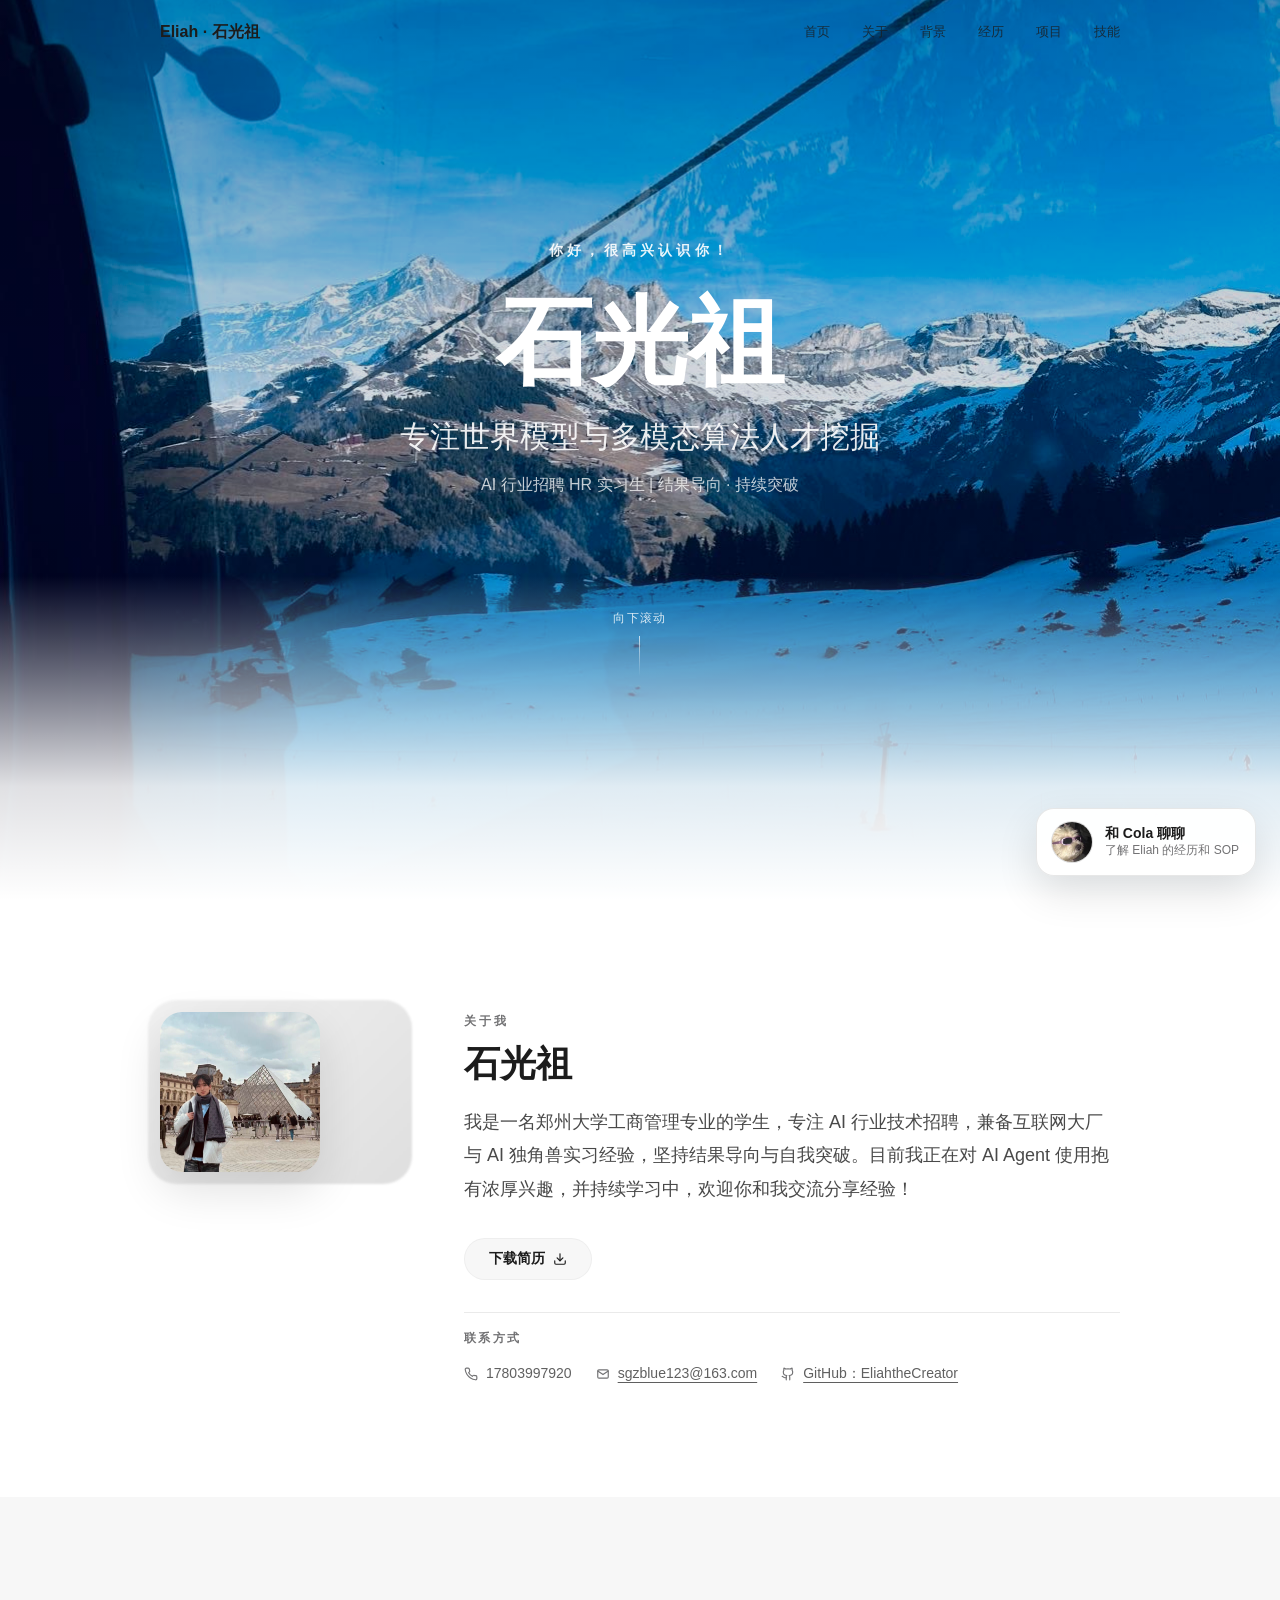
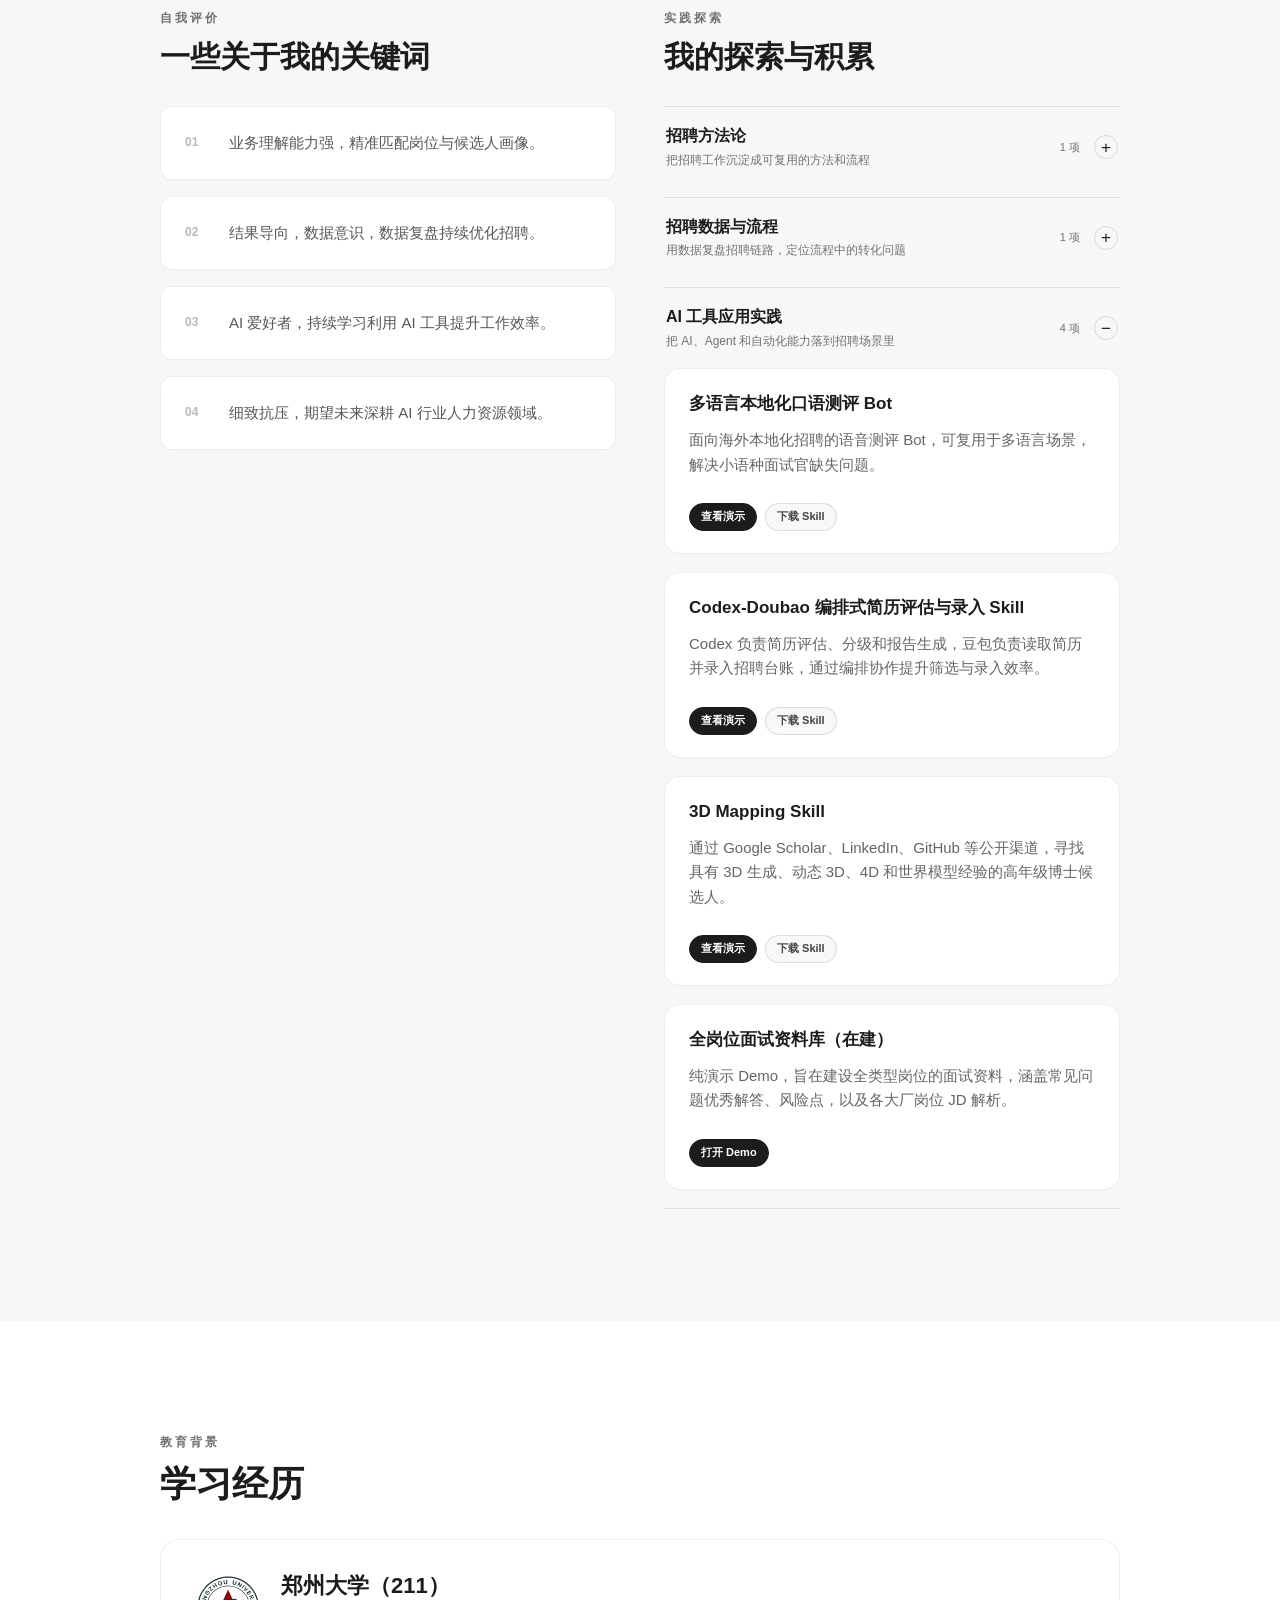
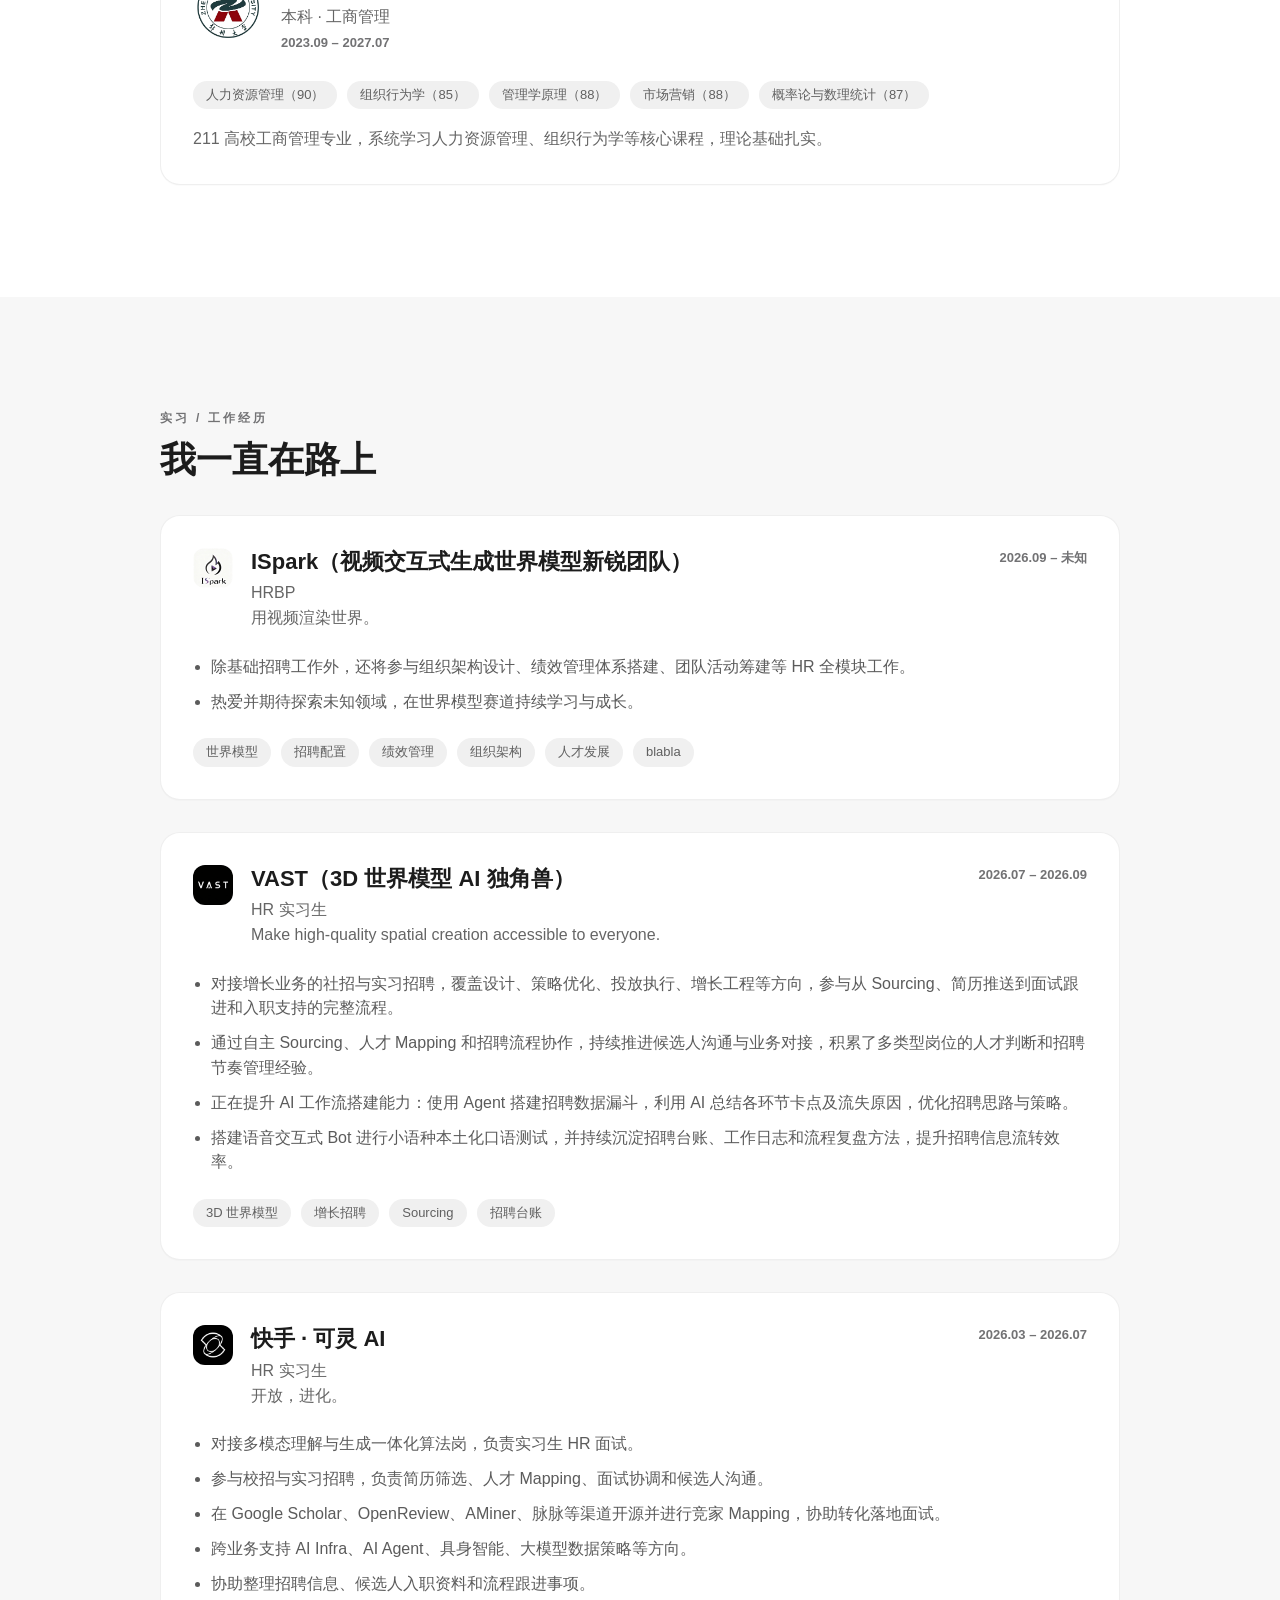
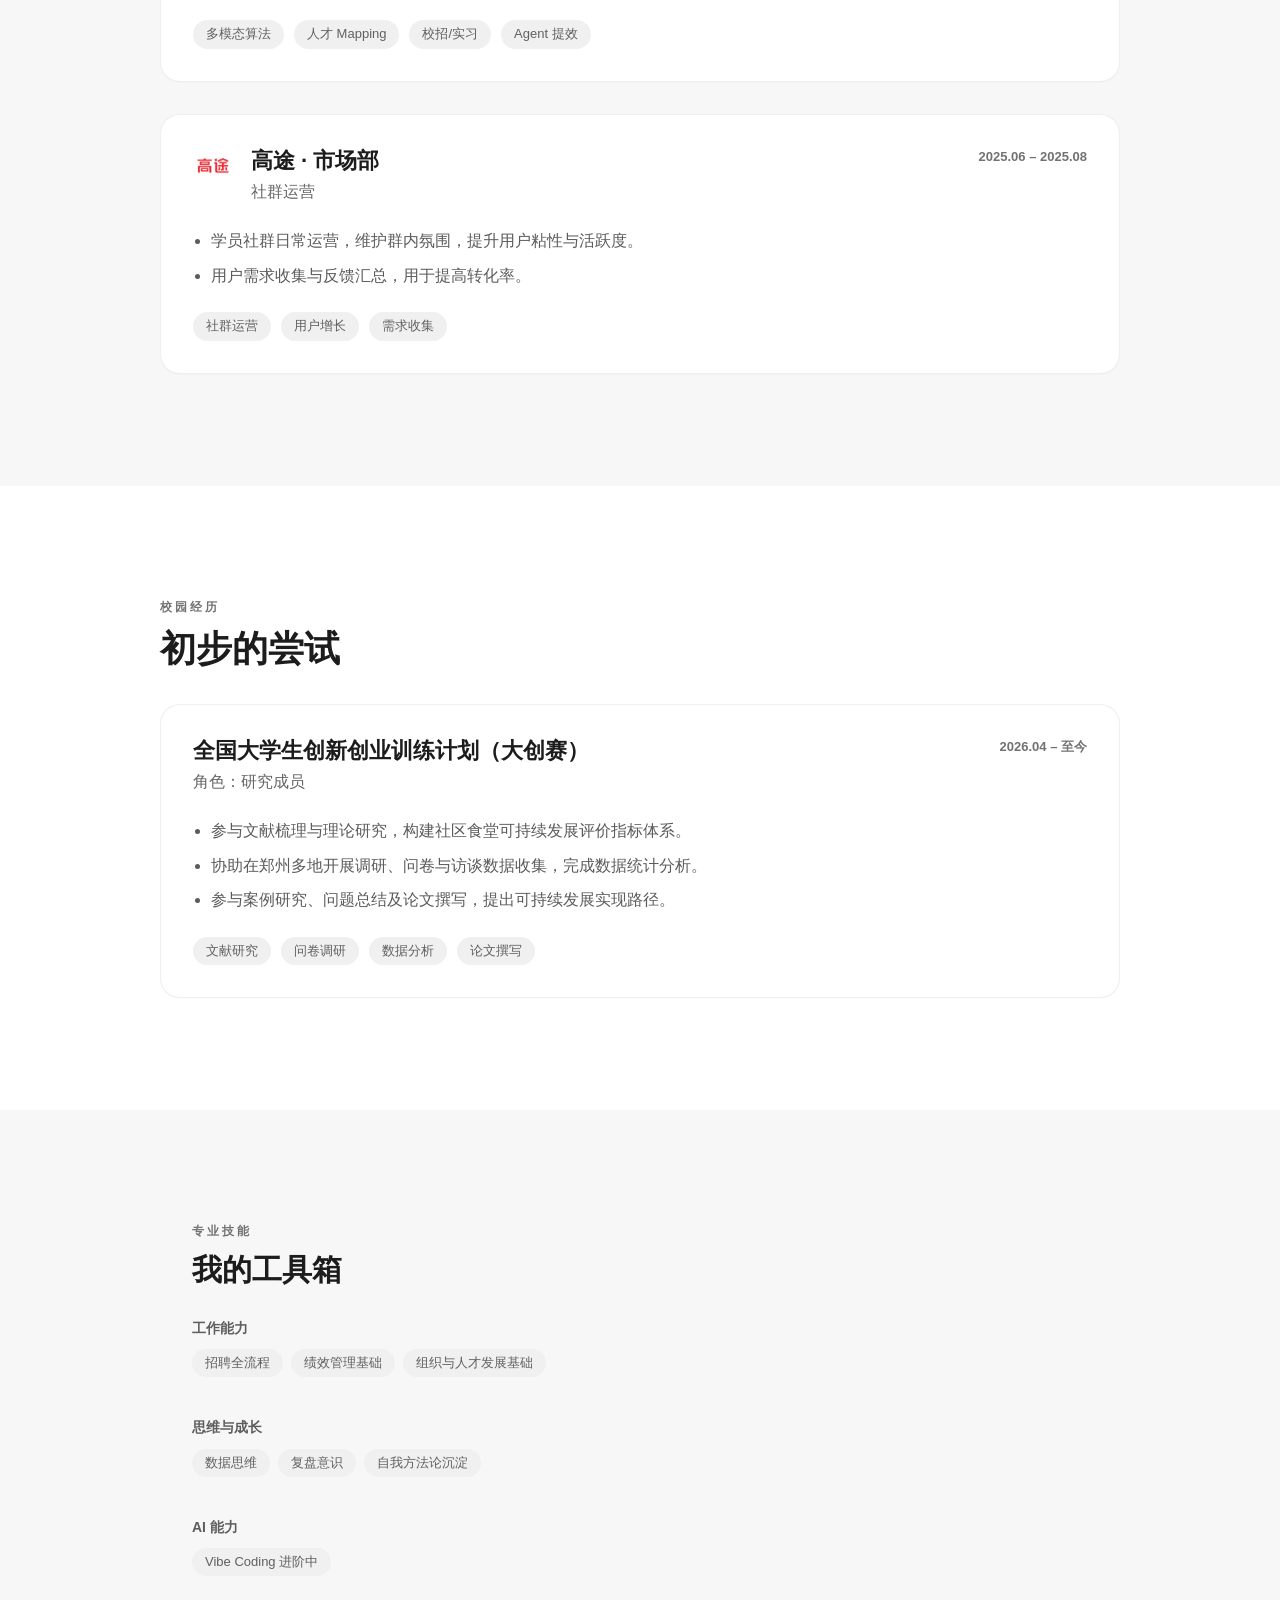
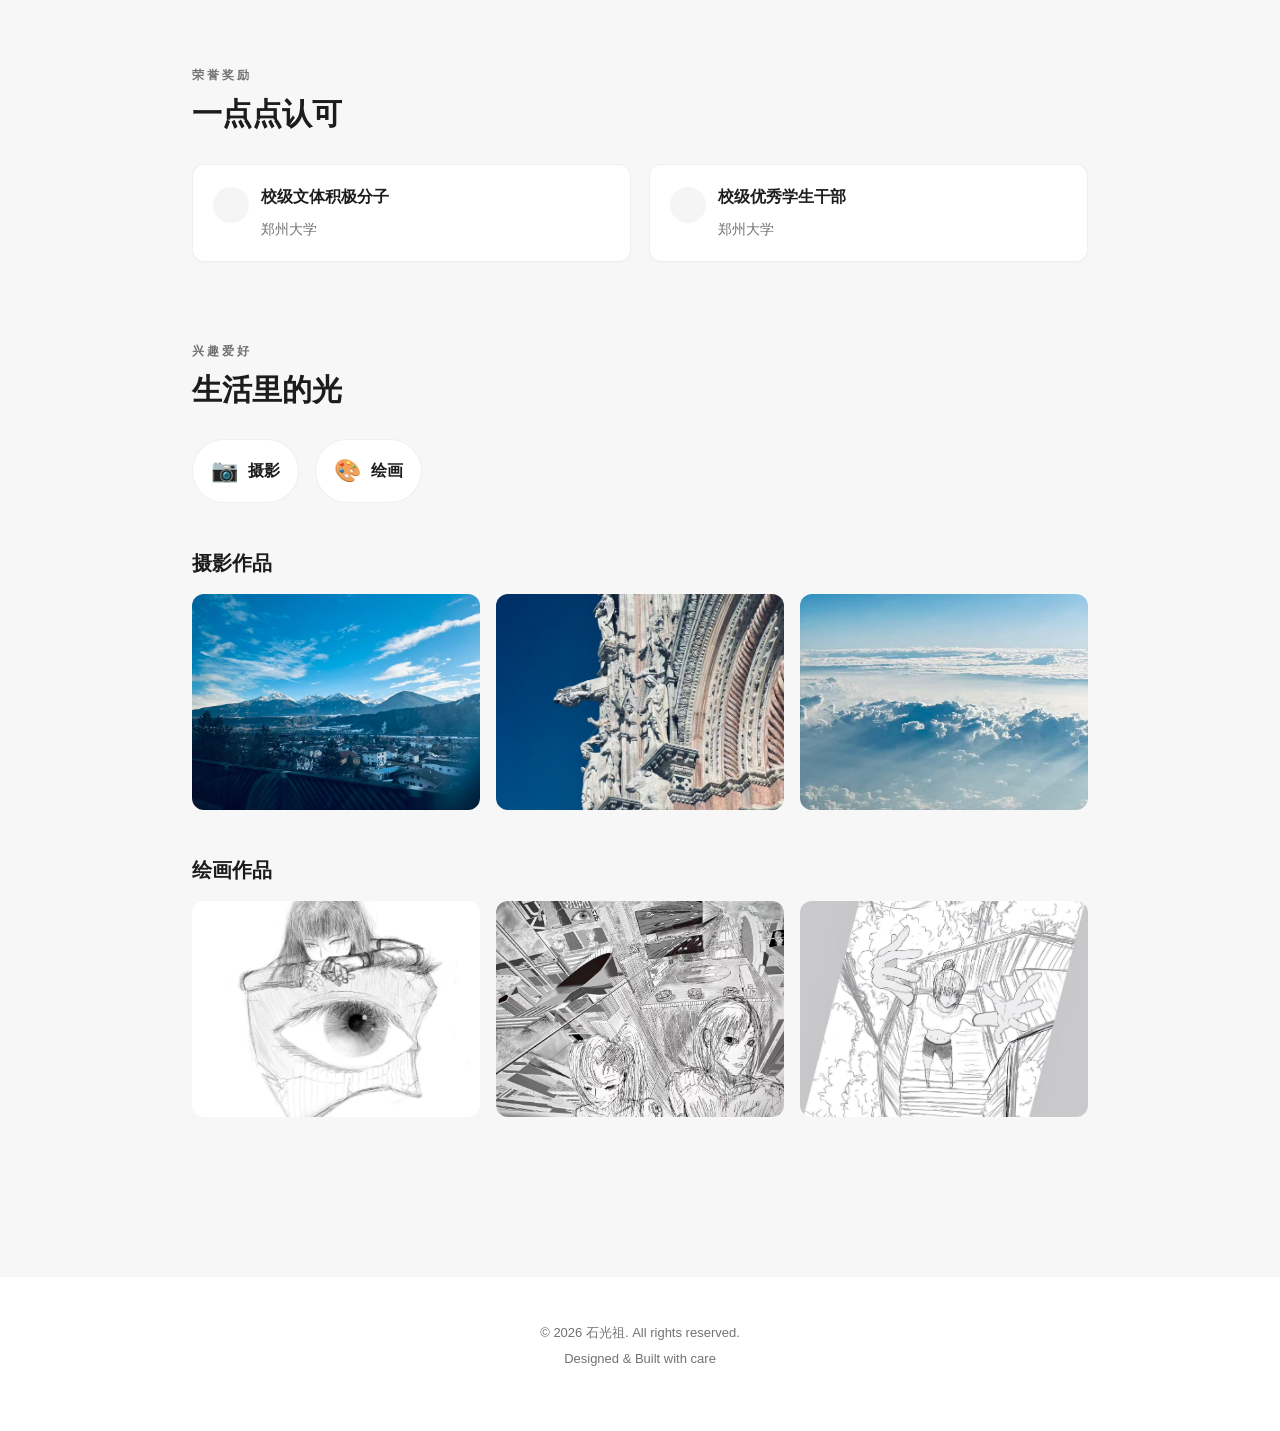
==== public/index.html @ 1adeec47 "Publish reusable skills and demos" ====
<!doctype html>
<html lang="zh-CN">
  <head>
    <meta charset="UTF-8" />
    <meta name="viewport" content="width=device-width, initial-scale=1.0" />
    <title>Eliah's Here</title>
    <meta
      name="description"
      content="石光祖的个人主页，专注世界模型与多模态算法人才挖掘。"
    />
    <link rel="icon" href="./assets/cola.jpg" />
    <link rel="stylesheet" href="./styles.css" />
  </head>
  <body>
    <header class="site-header" id="siteHeader">
      <div class="nav-shell">
        <a class="brand" href="#hero">Eliah · 石光祖</a>
        <nav class="nav-links" aria-label="主导航">
          <a href="#hero">首页</a>
          <a href="#about">关于</a>
          <a href="#education">背景</a>
          <a href="#experience">经历</a>
          <a href="#projects">项目</a>
          <a href="#skills">技能</a>
        </nav>
        <button class="menu-btn" id="menuBtn" type="button" aria-label="打开导航">
          <span></span>
          <span></span>
          <span></span>
        </button>
      </div>
      <nav class="mobile-menu" id="mobileMenu" aria-label="移动端导航">
        <a href="#hero">首页</a>
        <a href="#about">关于</a>
        <a href="#education">背景</a>
        <a href="#experience">经历</a>
        <a href="#projects">项目</a>
        <a href="#skills">技能</a>
      </nav>
    </header>

    <main>
      <section class="hero" id="hero">
        <img class="hero-bg" src="./assets/hero-bg.jpg" alt="封面风景" />
        <div class="hero-shade"></div>
        <div class="hero-fade"></div>
        <div class="hero-content reveal">
          <p class="eyebrow hero-eyebrow">你好，很高兴认识你！</p>
          <h1>石光祖</h1>
          <p class="hero-title">专注世界模型与多模态算法人才挖掘</p>
          <p class="hero-subtitle">AI 行业招聘 HR 实习生 | 结果导向 · 持续突破</p>
          <a class="scroll-link" href="#about">
            <span>向下滚动</span>
            <i></i>
          </a>
        </div>
      </section>

      <section class="section about" id="about">
        <div class="container about-grid reveal">
          <div class="portrait-wrap">
            <div class="portrait-glow"></div>
            <img class="portrait" src="./assets/avatar.jpg" alt="石光祖" />
            <div class="mobile-name">
              <strong>石光祖</strong>
              <span>HR · AI Native</span>
            </div>
          </div>
          <div class="about-body">
            <p class="eyebrow">关于我</p>
            <h2>石光祖</h2>
            <p class="lead">
              我是一名郑州大学工商管理专业的学生，专注 AI 行业技术招聘，兼备互联网大厂与 AI 独角兽实习经验，坚持结果导向与自我突破。目前我正在对 AI Agent 使用抱有浓厚兴趣，并持续学习中，欢迎你和我交流分享经验！
            </p>
            <a class="pill-button" href="https://4kuanfyra3sgm.feishuapp.com/app/app_17c2zdtcdy4/resume.pdf">
              下载简历
              <svg viewBox="0 0 24 24" aria-hidden="true"><path d="M21 15v4a2 2 0 0 1-2 2H5a2 2 0 0 1-2-2v-4"/><path d="M7 10l5 5 5-5"/><path d="M12 15V3"/></svg>
            </a>
            <div class="contact-block">
              <p class="eyebrow small">联系方式</p>
              <div class="contact-row">
                <a href="tel:17803997920">
                  <svg viewBox="0 0 24 24" aria-hidden="true"><path d="M22 16.92v3a2 2 0 0 1-2.18 2 19.8 19.8 0 0 1-8.63-3.07 19.5 19.5 0 0 1-6-6A19.8 19.8 0 0 1 2.12 4.18 2 2 0 0 1 4.11 2h3a2 2 0 0 1 2 1.72c.12.91.33 1.8.62 2.65a2 2 0 0 1-.45 2.11L8 9.76a16 16 0 0 0 6.24 6.24l1.27-1.27a2 2 0 0 1 2.11-.45c.85.29 1.74.5 2.65.62A2 2 0 0 1 22 16.92z"/></svg>
                  17803997920
                </a>
                <a class="contact-link-underlined" href="mailto:sgzblue123@163.com">
                  <svg viewBox="0 0 24 24" aria-hidden="true"><rect x="3" y="5" width="18" height="14" rx="2"/><path d="m3 7 9 6 9-6"/></svg>
                  sgzblue123@163.com
                </a>
                <a class="contact-link-underlined" href="https://github.com/EliahtheCreator" target="_blank" rel="noopener">
                  <svg viewBox="0 0 24 24" aria-hidden="true"><path d="M15 22v-4a4.8 4.8 0 0 0-1-3.5c3 0 6-2 6-5.5.08-1.25-.27-2.48-1-3.5.28-1.15.28-2.35 0-3.5 0 0-1 0-3 1.5-2.64-.5-5.36-.5-8 0C6 2 5 2 5 2c-.3 1.15-.3 2.35 0 3.5A5.4 5.4 0 0 0 4 9c0 3.5 3 5.5 6 5.5-.39.49-.68 1.05-.85 1.65S8.93 17.38 9 18v4"/><path d="M9 18c-4.51 2-5-2-7-2"/></svg>
                  GitHub：EliahtheCreator
                </a>
              </div>
            </div>
          </div>
        </div>
      </section>

      <section class="section section-soft self-evaluation" id="self-evaluation">
        <div class="container dual-grid reveal">
          <div class="stack-col">
            <div>
              <p class="eyebrow">自我评价</p>
              <h2>一些关于我的关键词</h2>
            </div>
            <div class="keyword-grid">
              <article><span>01</span><p>业务理解能力强，精准匹配岗位与候选人画像。</p></article>
              <article><span>02</span><p>结果导向，数据意识，数据复盘持续优化招聘。</p></article>
              <article><span>03</span><p>AI 爱好者，持续学习利用 AI 工具提升工作效率。</p></article>
              <article><span>04</span><p>细致抗压，期望未来深耕 AI 行业人力资源领域。</p></article>
            </div>
          </div>
          <div class="stack-col">
            <div>
              <p class="eyebrow">实践探索</p>
              <h2>我的探索与积累</h2>
            </div>
            <div class="project-categories">
              <details class="project-category">
                <summary>
                  <span>
                    <strong>招聘方法论</strong>
                    <small>把招聘工作沉淀成可复用的方法和流程</small>
                  </span>
                  <em>1 项</em>
                </summary>
                <div class="project-list">
                  <article class="project-card">
                    <h3>HR实习生 · 通用工作SOP</h3>
                    <p>经过长期的实习实践，沉淀招聘实习中的工作方法论，覆盖 Sourcing、简历推送、面试跟进、Offer 沟通和入职跟进等环节。</p>
                    <div class="project-actions">
                      <a class="project-link project-link-primary" href="./assets/skills/recruitment-intern-sop-original.md" target="_blank" rel="noopener">查看原稿</a>
                    </div>
                  </article>
                </div>
              </details>

              <details class="project-category">
                <summary>
                  <span>
                    <strong>招聘数据与流程</strong>
                    <small>用数据复盘招聘链路，定位流程中的转化问题</small>
                  </span>
                  <em>1 项</em>
                </summary>
                <div class="project-list">
                  <article class="project-card">
                    <h3>招聘漏斗分析</h3>
                    <p>Skill Agent 驱动的招聘数据分析工具，梳理 30+ 岗位招聘链路，识别流失症结，输出可视化归因看板。</p>
                    <div class="project-actions">
                      <span class="project-link project-link-disabled">演示暂不公开</span>
                      <a class="project-link project-link-secondary" href="./assets/skills/recruitment-funnel-analysis-skill.md" target="_blank" rel="noopener">下载 Skill</a>
                    </div>
                  </article>
                </div>
              </details>

              <details class="project-category" open>
                <summary>
                  <span>
                    <strong>AI 工具应用实践</strong>
                    <small>把 AI、Agent 和自动化能力落到招聘场景里</small>
                  </span>
                  <em>4 项</em>
                </summary>
                <div class="project-list">
                  <article class="project-card">
                    <h3>多语言本地化口语测评 Bot</h3>
                    <p>面向海外本地化招聘的语音测评 Bot，可复用于多语言场景，解决小语种面试官缺失问题。</p>
                    <div class="project-actions">
                      <a class="project-link project-link-primary" href="https://lcnwr1h8vnje.aiforce.cloud/app/app_17d8uydtnba/" target="_blank" rel="noopener">查看演示</a>
                      <a class="project-link project-link-secondary" href="./assets/skills/localization-intern-assessment-skill.md" target="_blank" rel="noopener">下载 Skill</a>
                    </div>
                  </article>
                  <article class="project-card">
                    <h3>Codex-Doubao 编排式简历评估与录入 Skill</h3>
                    <p>Codex 负责简历评估、分级和报告生成，豆包负责读取简历并录入招聘台账，通过编排协作提升筛选与录入效率。</p>
                    <div class="project-actions">
                      <a class="project-link project-link-primary" href="./assets/demos/resume-screening-demo.mov" target="_blank" rel="noopener">查看演示</a>
                      <a class="project-link project-link-secondary" href="./assets/skills/resume-screening-orchestration-skill.md" target="_blank" rel="noopener">下载 Skill</a>
                    </div>
                  </article>
                  <article class="project-card">
                    <h3>3D Mapping Skill</h3>
                    <p>通过 Google Scholar、LinkedIn、GitHub 等公开渠道，寻找具有 3D 生成、动态 3D、4D 和世界模型经验的高年级博士候选人。</p>
                    <div class="project-actions">
                      <a class="project-link project-link-primary" href="./assets/demos/3d-mapping-demo.mov" target="_blank" rel="noopener">查看演示</a>
                      <a class="project-link project-link-secondary" href="./assets/skills/ai-video-dynamic-3d-mapping-skill.md" target="_blank" rel="noopener">下载 Skill</a>
                    </div>
                  </article>
                  <article class="project-card">
                    <h3>全岗位面试资料库（在建）</h3>
                    <p>纯演示 Demo，旨在建设全类型岗位的面试资料，涵盖常见问题优秀解答、风险点，以及各大厂岗位 JD 解析。</p>
                    <div class="project-actions">
                      <a class="project-link project-link-primary" href="https://eliahthecreator.github.io/resume-interview-bot/?v=16" target="_blank" rel="noopener">打开 Demo</a>
                    </div>
                  </article>
                </div>
              </details>
            </div>
          </div>
        </div>
      </section>

      <section class="section education" id="education">
        <div class="container reveal">
          <p class="eyebrow">教育背景</p>
          <h2>学习经历</h2>
          <div class="education-card">
            <div class="edu-main">
              <img src="./assets/zzu-logo.jpg" alt="郑州大学（211）" />
              <div>
                <h3>郑州大学（211）</h3>
                <p>本科 · 工商管理</p>
                <time>2023.09 – 2027.07</time>
              </div>
            </div>
            <div class="course-grid">
              <span>人力资源管理（90）</span>
              <span>组织行为学（85）</span>
              <span>管理学原理（88）</span>
              <span>市场营销（88）</span>
              <span>概率论与数理统计（87）</span>
            </div>
            <p class="muted">211 高校工商管理专业，系统学习人力资源管理、组织行为学等核心课程，理论基础扎实。</p>
          </div>
        </div>
      </section>

      <section class="section section-soft experience" id="experience">
        <div class="container reveal">
          <p class="eyebrow">实习 / 工作经历</p>
          <h2>我一直在路上</h2>
          <div class="timeline">
            <article class="experience-card">
              <div class="role-head">
                <img src="./assets/ispark-logo.jpg" alt="ISpark（视频交互式生成世界模型新锐团队）" />
                <div>
                  <h3>ISpark（视频交互式生成世界模型新锐团队）</h3>
                  <p>HRBP</p>
                  <span>用视频渲染世界。</span>
                </div>
                <time>2026.09 – 未知</time>
              </div>
              <ul>
                <li>除基础招聘工作外，还将参与组织架构设计、绩效管理体系搭建、团队活动筹建等 HR 全模块工作。</li>
                <li>热爱并期待探索未知领域，在世界模型赛道持续学习与成长。</li>
              </ul>
              <div class="tags"><span>世界模型</span><span>招聘配置</span><span>绩效管理</span><span>组织架构</span><span>人才发展</span><span>blabla</span></div>
            </article>

            <article class="experience-card">
              <div class="role-head">
                <img src="./assets/vast-logo.jpg" alt="VAST（3D 世界模型 AI 独角兽）" />
                <div>
                  <h3>VAST（3D 世界模型 AI 独角兽）</h3>
                  <p>HR 实习生</p>
                  <span>Make high-quality spatial creation accessible to everyone.</span>
                </div>
                <time>2026.07 – 2026.09</time>
              </div>
              <ul>
                <li>对接增长业务的社招与实习招聘，覆盖设计、策略优化、投放执行、增长工程等方向，参与从 Sourcing、简历推送到面试跟进和入职支持的完整流程。</li>
                <li>通过自主 Sourcing、人才 Mapping 和招聘流程协作，持续推进候选人沟通与业务对接，积累了多类型岗位的人才判断和招聘节奏管理经验。</li>
                <li>正在提升 AI 工作流搭建能力：使用 Agent 搭建招聘数据漏斗，利用 AI 总结各环节卡点及流失原因，优化招聘思路与策略。</li>
                <li>搭建语音交互式 Bot 进行小语种本土化口语测试，并持续沉淀招聘台账、工作日志和流程复盘方法，提升招聘信息流转效率。</li>
              </ul>
              <div class="tags"><span>3D 世界模型</span><span>增长招聘</span><span>Sourcing</span><span>招聘台账</span></div>
            </article>

            <article class="experience-card">
              <div class="role-head">
                <img src="./assets/kuaishou-logo.jpg" alt="快手 · 可灵 AI" />
                <div>
                  <h3>快手 · 可灵 AI</h3>
                  <p>HR 实习生</p>
                  <span>开放，进化。</span>
                </div>
                <time>2026.03 – 2026.07</time>
              </div>
              <ul>
                <li>对接多模态理解与生成一体化算法岗，负责实习生 HR 面试。</li>
                <li>参与校招与实习招聘，负责简历筛选、人才 Mapping、面试协调和候选人沟通。</li>
                <li>在 Google Scholar、OpenReview、AMiner、脉脉等渠道开源并进行竞家 Mapping，协助转化落地面试。</li>
                <li>跨业务支持 AI Infra、AI Agent、具身智能、大模型数据策略等方向。</li>
                <li>协助整理招聘信息、候选人入职资料和流程跟进事项。</li>
              </ul>
              <div class="tags"><span>多模态算法</span><span>人才 Mapping</span><span>校招/实习</span><span>Agent 提效</span></div>
            </article>

            <article class="experience-card">
              <div class="role-head">
                <img src="./assets/gaotu-logo.jpg" alt="高途 · 市场部" />
                <div>
                  <h3>高途 · 市场部</h3>
                  <p>社群运营</p>
                </div>
                <time>2025.06 – 2025.08</time>
              </div>
              <ul>
                <li>学员社群日常运营，维护群内氛围，提升用户粘性与活跃度。</li>
                <li>用户需求收集与反馈汇总，用于提高转化率。</li>
              </ul>
              <div class="tags"><span>社群运营</span><span>用户增长</span><span>需求收集</span></div>
            </article>
          </div>
        </div>
      </section>

      <section class="section campus" id="projects">
        <div class="container reveal">
          <p class="eyebrow">校园经历</p>
          <h2>初步的尝试</h2>
          <article class="plain-card">
            <div class="split-head">
              <div>
                <h3>全国大学生创新创业训练计划（大创赛）</h3>
                <p>角色：研究成员</p>
              </div>
              <time>2026.04 – 至今</time>
            </div>
            <ul>
              <li>参与文献梳理与理论研究，构建社区食堂可持续发展评价指标体系。</li>
              <li>协助在郑州多地开展调研、问卷与访谈数据收集，完成数据统计分析。</li>
              <li>参与案例研究、问题总结及论文撰写，提出可持续发展实现路径。</li>
            </ul>
            <div class="tags"><span>文献研究</span><span>问卷调研</span><span>数据分析</span><span>论文撰写</span></div>
          </article>
        </div>
      </section>

      <section class="section section-soft skills" id="skills">
        <div class="container reveal">
          <p class="eyebrow">专业技能</p>
          <h2>我的工具箱</h2>
          <div class="skill-grid">
            <article><h3>工作能力</h3><span>招聘全流程</span><span>绩效管理基础</span><span>组织与人才发展基础</span></article>
            <article><h3>思维与成长</h3><span>数据思维</span><span>复盘意识</span><span>自我方法论沉淀</span></article>
            <article><h3>AI 能力</h3><span>Vibe Coding 进阶中</span></article>
          </div>
          <div class="subsection">
            <p class="eyebrow">荣誉奖励</p>
            <h2>一点点认可</h2>
          </div>
          <div class="award-list">
            <article><strong>校级文体积极分子</strong><span>郑州大学</span></article>
            <article><strong>校级优秀学生干部</strong><span>郑州大学</span></article>
          </div>
          <div class="subsection">
            <p class="eyebrow">兴趣爱好</p>
            <h2>生活里的光</h2>
          </div>
          <div class="hobby-icons">
            <div><span>📷</span><strong>摄影</strong></div>
            <div><span>🎨</span><strong>绘画</strong></div>
          </div>
          <h3 class="gallery-title">摄影作品</h3>
          <div class="gallery">
            <figure><img src="./assets/photo-1.jpg" alt="奥地利 · 因斯布鲁克" /><figcaption>奥地利 · 因斯布鲁克</figcaption></figure>
            <figure><img src="./assets/photo-2.jpg" alt="意大利 · 锡耶纳大教堂" /><figcaption>意大利 · 锡耶纳大教堂</figcaption></figure>
            <figure><img src="./assets/photo-3.jpg" alt="蓝天白云" /><figcaption>蓝天白云</figcaption></figure>
          </div>
          <h3 class="gallery-title">绘画作品</h3>
          <div class="gallery">
            <figure><img src="./assets/painting-1.jpg" alt="《裂瞳》" /><figcaption>《裂瞳》</figcaption></figure>
            <figure><img src="./assets/painting-2.jpg" alt="《Tears of Steel》" /><figcaption>《Tears of Steel》</figcaption></figure>
            <figure><img src="./assets/painting-3.jpg" alt="《向尘隅》" /><figcaption>《向尘隅》</figcaption></figure>
          </div>
        </div>
      </section>
    </main>

    <section class="agent-shell" aria-label="Cola 对话助手">
      <button class="agent-launcher" id="agentLauncher" type="button" aria-haspopup="dialog" aria-controls="agentPanel" aria-expanded="false">
        <span class="agent-launcher-icon" aria-hidden="true">
          <img src="./assets/cola.jpg" alt="" />
        </span>
        <span class="agent-launcher-copy">
          <strong>和 Cola 聊聊</strong>
          <small>了解 Eliah 的经历和 SOP</small>
        </span>
      </button>

      <aside class="agent-panel" id="agentPanel" role="dialog" aria-modal="false" aria-label="Cola 对话助手" hidden>
        <div class="agent-panel-header">
          <div>
            <p class="agent-kicker">Cola</p>
            <h2>问我关于 Eliah 的事</h2>
          </div>
          <button class="agent-close" id="agentClose" type="button" aria-label="关闭对话助手">
            <svg viewBox="0 0 24 24" aria-hidden="true"><path d="M18 6 6 18"/><path d="m6 6 12 12"/></svg>
          </button>
        </div>
        <div class="agent-body">
          <p class="agent-note">这是一个基于主页内容的离线助手。你可以直接问经历、教育、项目、招聘 SOP、兴趣，或者让它把回答说得更像聊天一点。</p>
          <div class="agent-suggestions" id="agentSuggestions"></div>
          <div class="agent-messages" id="agentMessages" aria-live="polite"></div>
        </div>
        <form class="agent-composer" id="agentForm">
          <input id="agentInput" type="text" autocomplete="off" placeholder="比如：你在 VAST 主要做了什么？" />
          <button type="submit">发送</button>
        </form>
      </aside>
    </section>

    <footer class="footer">
      <p>© 2026 石光祖. All rights reserved.</p>
      <p>Designed &amp; Built with care</p>
    </footer>

    <script src="./script.js"></script>
  </body>
</html>
---- public/styles.css ----
:root {
  --foreground: #1c1c1c;
  --muted: #727274;
  --soft: #f7f7f7;
  --line: rgba(28, 28, 28, 0.1);
  --card: #ffffff;
  --container: 960px;
}

* {
  box-sizing: border-box;
}

html {
  scroll-behavior: smooth;
}

body {
  margin: 0;
  background: #ffffff;
  color: var(--foreground);
  font-family: Inter, "Noto Sans SC", -apple-system, BlinkMacSystemFont, "Segoe UI", Roboto, sans-serif;
  font-size: 16px;
  line-height: 1.55;
  letter-spacing: 0;
}

a {
  color: inherit;
  text-decoration: none;
}

img {
  display: block;
  max-width: 100%;
}

svg {
  width: 1em;
  height: 1em;
  fill: none;
  stroke: currentColor;
  stroke-width: 2;
  stroke-linecap: round;
  stroke-linejoin: round;
}

.site-header {
  position: fixed;
  inset: 0 0 auto;
  z-index: 50;
  color: var(--foreground);
  transition: background 0.4s ease, color 0.4s ease, border-color 0.4s ease, box-shadow 0.4s ease;
  border-bottom: 1px solid transparent;
}

.site-header.is-scrolled,
.site-header.menu-open {
  background: rgba(255, 255, 255, 0.94);
  color: var(--foreground);
  border-bottom-color: var(--line);
  box-shadow: 0 12px 32px rgba(0, 0, 0, 0.03);
  backdrop-filter: blur(18px);
}

.nav-shell {
  width: min(var(--container), calc(100% - 48px));
  height: 64px;
  margin: 0 auto;
  display: flex;
  align-items: center;
  justify-content: space-between;
}

.brand {
  font-size: 16px;
  font-weight: 700;
  letter-spacing: 0;
}

.nav-links {
  display: flex;
  gap: 32px;
  align-items: center;
}

.nav-links a,
.mobile-menu a {
  font-size: 13px;
  font-weight: 500;
  color: currentColor;
  opacity: 0.78;
  transition: opacity 0.25s ease, color 0.25s ease;
}

.nav-links a:hover,
.mobile-menu a:hover {
  opacity: 1;
}

.menu-btn {
  display: none;
  width: 40px;
  height: 40px;
  border: 0;
  background: transparent;
  color: currentColor;
  padding: 9px;
}

.menu-btn span {
  display: block;
  height: 2px;
  margin: 5px 0;
  background: currentColor;
  border-radius: 2px;
}

.mobile-menu {
  display: none;
  width: min(var(--container), calc(100% - 48px));
  margin: 0 auto;
  padding: 8px 0 18px;
  gap: 14px;
}

.hero {
  position: relative;
  min-height: 100svh;
  display: flex;
  align-items: center;
  justify-content: center;
  overflow: hidden;
}

.hero-bg,
.hero-shade,
.hero-fade {
  position: absolute;
  inset: 0;
}

.hero-bg {
  width: 100%;
  height: 100%;
  object-fit: cover;
}

.hero-shade {
  background: linear-gradient(180deg, rgba(0, 0, 0, 0.28), rgba(0, 0, 0, 0.12) 46%, rgba(0, 0, 0, 0.3));
}

.hero-fade {
  top: auto;
  height: 36%;
  background: linear-gradient(0deg, #fff 0%, rgba(255, 255, 255, 0.88) 35%, rgba(255, 255, 255, 0) 100%);
}

.hero-content {
  position: relative;
  z-index: 1;
  width: min(544px, calc(100% - 48px));
  padding: 80px 0 64px;
  text-align: center;
}

.eyebrow {
  margin: 0 0 12px;
  color: var(--muted);
  font-size: 12px;
  font-weight: 600;
  letter-spacing: 0.24em;
  text-transform: uppercase;
}

.hero-eyebrow {
  margin-bottom: 30px;
  color: rgba(255, 255, 255, 0.9);
  letter-spacing: 0.3em;
  font-size: 14px;
}

.hero h1 {
  margin: 0;
  color: #fff;
  font-size: 96px;
  line-height: 1.05;
  font-weight: 700;
  letter-spacing: 0;
}

.hero-title {
  margin: 26px 0 0;
  color: rgba(255, 255, 255, 0.9);
  font-size: 30px;
  line-height: 1.2;
  font-weight: 300;
}

.hero-subtitle {
  margin: 18px 0 0;
  color: rgba(255, 255, 255, 0.76);
  font-size: 16px;
  font-weight: 300;
}

.scroll-link {
  display: inline-flex;
  flex-direction: column;
  align-items: center;
  gap: 8px;
  margin-top: 112px;
  color: rgba(255, 255, 255, 0.82);
  font-size: 12px;
  letter-spacing: 0.12em;
}

.scroll-link i {
  width: 1px;
  height: 40px;
  background: linear-gradient(180deg, rgba(255, 255, 255, 0.72), rgba(255, 255, 255, 0));
}

.section {
  padding: 112px 0;
}

.section-soft {
  background: var(--soft);
}

.container {
  width: min(var(--container), calc(100% - 48px));
  margin: 0 auto;
}

h2 {
  margin: 0 0 34px;
  font-size: 36px;
  line-height: 1.15;
  font-weight: 700;
  letter-spacing: 0;
}

h3 {
  margin: 0;
  font-size: 22px;
  line-height: 1.25;
  letter-spacing: 0;
}

.about-grid {
  display: grid;
  grid-template-columns: 240px 1fr;
  gap: 64px;
  align-items: start;
}

.portrait-wrap {
  position: relative;
}

.portrait-glow {
  position: absolute;
  inset: -12px;
  border-radius: 28px;
  background: linear-gradient(135deg, #f2f2f2, #dfdfdf);
  filter: blur(1px);
}

.portrait {
  position: relative;
  width: 160px;
  height: 160px;
  object-fit: cover;
  border-radius: 22px;
  box-shadow: 0 18px 46px rgba(0, 0, 0, 0.12);
}

.mobile-name {
  display: none;
}

.about-body h2 {
  margin-bottom: 22px;
}

.lead {
  margin: 0;
  color: rgba(28, 28, 28, 0.8);
  font-size: 18px;
  line-height: 1.85;
  font-weight: 300;
}

.pill-button {
  display: inline-flex;
  align-items: center;
  gap: 8px;
  margin-top: 32px;
  min-height: 42px;
  padding: 0 24px;
  border-radius: 999px;
  background: #f7f7f7;
  border: 1px solid rgba(28, 28, 28, 0.04);
  font-size: 14px;
  font-weight: 700;
  transition: background 0.25s ease, transform 0.25s ease;
}

.pill-button:hover {
  background: #ececec;
  transform: translateY(-1px);
}

.contact-block {
  margin-top: 32px;
  padding-top: 16px;
  border-top: 1px solid rgba(28, 28, 28, 0.09);
}

.eyebrow.small {
  margin-bottom: 16px;
  letter-spacing: 0.2em;
}

.contact-row {
  display: flex;
  flex-wrap: wrap;
  gap: 12px 24px;
}

.contact-row a,
.contact-row span {
  display: inline-flex;
  align-items: center;
  gap: 8px;
  color: rgba(28, 28, 28, 0.7);
  font-size: 14px;
}

.contact-row svg {
  color: var(--muted);
}

.contact-link-underlined {
  text-decoration: underline;
  text-underline-offset: 4px;
  text-decoration-thickness: 1px;
}

.contact-link-underlined:hover {
  color: var(--foreground);
  text-decoration-thickness: 1.5px;
}

.dual-grid {
  display: grid;
  grid-template-columns: repeat(2, minmax(0, 1fr));
  gap: 48px;
}

.stack-col {
  display: grid;
  align-content: start;
  gap: 32px;
}

.self-evaluation h2 {
  margin-bottom: 0;
  font-size: 30px;
}

.keyword-grid {
  display: grid;
  grid-template-columns: 1fr;
  gap: 16px;
}

.keyword-grid article,
.project-card,
.education-card,
.experience-card,
.plain-card,
.skill-grid article,
.award-list article {
  border: 1px solid rgba(28, 28, 28, 0.07);
  background: #fff;
  box-shadow: 0 1px 1px rgba(0, 0, 0, 0.02);
}

.keyword-grid article {
  position: relative;
  min-height: 74px;
  padding: 24px 24px 24px 68px;
  border-radius: 12px;
}

.keyword-grid span {
  position: absolute;
  left: 24px;
  top: 26px;
  display: block;
  margin-bottom: 0;
  color: #b9b9bb;
  font-size: 12px;
  font-weight: 700;
}

.keyword-grid p {
  margin: 0;
  color: rgba(28, 28, 28, 0.74);
  font-size: 15px;
}

.project-list {
  display: grid;
  gap: 18px;
}

.project-categories {
  display: grid;
  gap: 10px;
}

.project-category {
  border-top: 1px solid rgba(28, 28, 28, 0.1);
}

.project-category:last-child {
  border-bottom: 1px solid rgba(28, 28, 28, 0.1);
}

.project-category summary {
  display: grid;
  grid-template-columns: 1fr auto;
  gap: 18px;
  align-items: center;
  padding: 18px 2px;
  cursor: pointer;
  list-style: none;
}

.project-category summary::-webkit-details-marker {
  display: none;
}

.project-category summary > span {
  display: grid;
  gap: 4px;
}

.project-category summary strong {
  font-size: 16px;
  line-height: 1.35;
}

.project-category summary small {
  color: var(--muted);
  font-size: 12px;
  line-height: 1.5;
}

.project-category summary em {
  display: inline-flex;
  align-items: center;
  gap: 14px;
  color: var(--muted);
  font-size: 11px;
  font-style: normal;
  white-space: nowrap;
}

.project-category summary em::after {
  content: "+";
  display: inline-grid;
  width: 22px;
  height: 22px;
  place-items: center;
  border: 1px solid rgba(28, 28, 28, 0.14);
  border-radius: 50%;
  color: var(--foreground);
  font-size: 17px;
  font-weight: 400;
  line-height: 1;
}

.project-category[open] summary em::after {
  content: "−";
}

.project-category .project-list {
  padding: 0 0 18px;
}

.project-card {
  display: flex;
  flex-direction: column;
  padding: 24px 24px 22px;
  border-radius: 16px;
  transition: transform 0.25s ease, box-shadow 0.25s ease;
}

.project-card:hover {
  transform: translateY(-2px);
  box-shadow: 0 20px 50px rgba(0, 0, 0, 0.06);
}

.project-card p {
  margin: 14px 0 0;
  color: rgba(28, 28, 28, 0.68);
  font-size: 15px;
  line-height: 1.62;
}

.project-card h3 {
  font-size: 17px;
  margin: 0;
}

.project-actions {
  display: flex;
  flex-wrap: wrap;
  gap: 8px;
  margin-top: 24px;
  padding-top: 2px;
}

.project-link {
  display: inline-flex;
  align-items: center;
  justify-content: center;
  min-height: 28px;
  padding: 0 11px;
  border-radius: 999px;
  border: 1px solid rgba(28, 28, 28, 0.12);
  background: #fff;
  color: rgba(28, 28, 28, 0.82);
  font-size: 11px;
  font-weight: 600;
  text-decoration: none;
}

.project-link-primary {
  background: #1c1c1c;
  border-color: #1c1c1c;
  color: #fff;
}

.project-link-secondary {
  background: #f8f8f8;
}

.project-link-disabled {
  background: #f4f4f4;
  border-color: rgba(28, 28, 28, 0.08);
  color: rgba(28, 28, 28, 0.48);
  cursor: default;
}

.project-link-primary:hover {
  background: #333;
  border-color: #333;
}

.project-link-secondary:hover {
  background: #f1f1f1;
}

.education-card,
.plain-card {
  position: relative;
  padding: 32px;
  border-radius: 20px;
}

.edu-main,
.role-head {
  display: grid;
  grid-template-columns: auto 1fr auto;
  gap: 18px;
  align-items: start;
}

.edu-main img {
  width: 70px;
  height: 70px;
  border-radius: 16px;
  object-fit: cover;
}

time {
  color: var(--muted);
  font-size: 13px;
  font-weight: 600;
  white-space: nowrap;
}

.edu-main p,
.role-head p,
.role-head span,
.split-head p,
.muted {
  margin: 6px 0 0;
  color: rgba(28, 28, 28, 0.68);
}

.course-grid {
  display: flex;
  flex-wrap: wrap;
  gap: 10px;
  margin: 26px 0 18px;
}

.course-grid span,
.tags span,
.skill-grid span {
  display: inline-flex;
  align-items: center;
  min-height: 28px;
  padding: 4px 13px;
  border-radius: 999px;
  background: #f0f0f0;
  color: rgba(28, 28, 28, 0.68);
  font-size: 13px;
  font-weight: 500;
}

.timeline {
  display: grid;
  gap: 32px;
}

.experience-card {
  padding: 32px;
  border-radius: 20px;
}

.role-head img {
  width: 40px;
  height: 40px;
  border-radius: 12px;
  object-fit: cover;
}

.experience-card ul,
.plain-card ul {
  margin: 24px 0 0;
  padding-left: 18px;
  color: rgba(28, 28, 28, 0.72);
}

.experience-card li,
.plain-card li {
  margin: 10px 0;
}

.tags {
  display: flex;
  flex-wrap: wrap;
  gap: 10px;
  margin-top: 24px;
}

.split-head {
  display: flex;
  align-items: start;
  justify-content: space-between;
  gap: 24px;
}

.skill-grid {
  display: grid;
  gap: 32px;
}

.skill-grid article {
  min-height: auto;
  padding: 0;
  border: 0;
  border-radius: 0;
  background: transparent;
  box-shadow: none;
}

.skill-grid h3 {
  margin-bottom: 12px;
  color: rgba(28, 28, 28, 0.7);
  font-size: 14px;
  font-weight: 600;
}

.skill-grid span {
  margin: 0 8px 10px 0;
}

.subsection {
  margin-top: 80px;
}

.skills .container {
  width: min(896px, calc(100% - 48px));
}

.skills h2 {
  font-size: 30px;
  margin-bottom: 32px;
}

.award-list {
  display: grid;
  grid-template-columns: repeat(2, 1fr);
  gap: 18px;
}

.award-list article {
  position: relative;
  min-height: 81px;
  padding: 20px 20px 20px 68px;
  border-radius: 12px;
}

.award-list article::before {
  content: "";
  position: absolute;
  left: 20px;
  top: 22px;
  width: 36px;
  height: 36px;
  border-radius: 50%;
  background: #f5f5f5;
}

.award-list strong,
.award-list span {
  display: block;
}

.award-list span {
  margin-top: 10px;
  color: var(--muted);
  font-size: 14px;
}

.hobby-icons {
  display: flex;
  gap: 16px;
  margin-bottom: 48px;
}

.hobby-icons div {
  display: inline-flex;
  align-items: center;
  gap: 10px;
  padding: 14px 18px;
  border-radius: 999px;
  background: #fff;
  border: 1px solid rgba(28, 28, 28, 0.07);
}

.hobby-icons span {
  font-size: 22px;
}

.gallery-title {
  margin: 0 0 18px;
  font-size: 20px;
}

.gallery {
  display: grid;
  grid-template-columns: repeat(3, 1fr);
  gap: 16px;
  margin-bottom: 48px;
}

.gallery figure {
  position: relative;
  overflow: hidden;
  border-radius: 12px;
  margin: 0;
}

.gallery figure::after {
  content: "";
  position: absolute;
  inset: 0;
  background: linear-gradient(0deg, rgba(0, 0, 0, 0.22), rgba(0, 0, 0, 0) 52%);
  opacity: 0;
  transition: opacity 0.25s ease;
}

.gallery figure:hover::after,
.gallery figure:hover figcaption {
  opacity: 1;
}

.gallery img {
  width: 100%;
  aspect-ratio: 4 / 3;
  object-fit: cover;
}

.gallery figcaption {
  position: absolute;
  left: 12px;
  bottom: 12px;
  z-index: 1;
  margin-top: 0;
  color: rgba(255, 255, 255, 0.92);
  font-size: 12px;
  font-weight: 300;
  opacity: 0;
  transition: opacity 0.25s ease;
}

.footer {
  padding: 40px 24px 56px;
  text-align: center;
  color: var(--muted);
  font-size: 13px;
}

.footer p {
  margin: 6px 0;
}

.agent-shell {
  position: fixed;
  right: 24px;
  bottom: 24px;
  z-index: 60;
}

.agent-launcher {
  display: inline-flex;
  align-items: center;
  gap: 12px;
  padding: 12px 16px 12px 14px;
  border: 1px solid rgba(28, 28, 28, 0.1);
  border-radius: 18px;
  background: rgba(255, 255, 255, 0.94);
  color: var(--foreground);
  box-shadow: 0 16px 40px rgba(0, 0, 0, 0.12);
  backdrop-filter: blur(16px);
}

.agent-launcher-icon {
  display: inline-flex;
  align-items: center;
  justify-content: center;
  width: 42px;
  height: 42px;
  overflow: hidden;
  border: 1px solid rgba(28, 28, 28, 0.1);
  border-radius: 50%;
  background: #f4f4f4;
  color: var(--foreground);
  flex: 0 0 auto;
}

.agent-launcher-icon img {
  width: 100%;
  height: 100%;
  object-fit: cover;
}

.agent-launcher-copy {
  display: grid;
  gap: 1px;
  text-align: left;
}

.agent-launcher-copy strong {
  font-size: 14px;
  line-height: 1.2;
}

.agent-launcher-copy small {
  color: var(--muted);
  font-size: 12px;
}

.agent-panel {
  position: absolute;
  right: 0;
  bottom: 68px;
  width: min(380px, calc(100vw - 48px));
  max-height: min(68vh, 640px);
  display: grid;
  grid-template-rows: auto 1fr auto;
  overflow: hidden;
  border: 1px solid rgba(28, 28, 28, 0.1);
  border-radius: 20px;
  background: rgba(255, 255, 255, 0.98);
  box-shadow: 0 24px 60px rgba(0, 0, 0, 0.16);
  backdrop-filter: blur(16px);
}

.agent-panel[hidden] {
  display: none;
}

.agent-panel-header {
  display: flex;
  align-items: start;
  justify-content: space-between;
  gap: 16px;
  padding: 18px 18px 14px;
  border-bottom: 1px solid rgba(28, 28, 28, 0.08);
}

.agent-panel-header h2 {
  margin: 2px 0 0;
  font-size: 18px;
  line-height: 1.2;
}

.agent-kicker {
  margin: 0;
  color: var(--muted);
  font-size: 11px;
  font-weight: 700;
  letter-spacing: 0.2em;
  text-transform: uppercase;
}

.agent-close {
  width: 36px;
  height: 36px;
  border: 0;
  border-radius: 10px;
  background: #f5f5f5;
  color: var(--foreground);
  flex: 0 0 auto;
}

.agent-close svg {
  width: 16px;
  height: 16px;
}

.agent-body {
  display: grid;
  gap: 14px;
  padding: 16px 18px;
  overflow: auto;
}

.agent-note {
  margin: 0;
  color: rgba(28, 28, 28, 0.68);
  font-size: 13px;
  line-height: 1.6;
}

.agent-suggestions {
  display: flex;
  flex-wrap: wrap;
  gap: 8px;
}

.agent-chip {
  display: inline-flex;
  align-items: center;
  min-height: 30px;
  padding: 0 12px;
  border: 1px solid rgba(28, 28, 28, 0.08);
  border-radius: 999px;
  background: #f6f6f6;
  color: rgba(28, 28, 28, 0.82);
  font-size: 12px;
  font-weight: 500;
}

.agent-messages {
  display: grid;
  gap: 12px;
  align-content: start;
  min-height: 220px;
}

.agent-message {
  display: grid;
  gap: 6px;
}

.agent-message[data-role="user"] {
  justify-items: end;
}

.agent-bubble {
  max-width: 92%;
  padding: 12px 14px;
  border-radius: 16px;
  font-size: 13px;
  line-height: 1.6;
  white-space: pre-wrap;
}

.agent-message[data-role="user"] .agent-bubble {
  background: #1c1c1c;
  color: #fff;
  border-bottom-right-radius: 6px;
}

.agent-message[data-role="assistant"] .agent-bubble {
  background: #f4f4f4;
  color: var(--foreground);
  border-bottom-left-radius: 6px;
}

.agent-bubble--typing {
  display: inline-flex;
  align-items: center;
  gap: 5px;
  min-height: 42px;
  padding-inline: 16px;
}

.agent-bubble--typing span {
  width: 7px;
  height: 7px;
  border-radius: 999px;
  background: rgba(28, 28, 28, 0.38);
  animation: agent-pulse 1s infinite ease-in-out;
}

.agent-bubble--typing span:nth-child(2) {
  animation-delay: 0.14s;
}

.agent-bubble--typing span:nth-child(3) {
  animation-delay: 0.28s;
}

.agent-meta {
  color: var(--muted);
  font-size: 11px;
}

@keyframes agent-pulse {
  0%,
  80%,
  100% {
    transform: translateY(0);
    opacity: 0.45;
  }
  40% {
    transform: translateY(-3px);
    opacity: 1;
  }
}

.agent-composer {
  display: grid;
  grid-template-columns: 1fr auto;
  gap: 10px;
  padding: 14px 18px 18px;
  border-top: 1px solid rgba(28, 28, 28, 0.08);
}

.agent-composer input {
  width: 100%;
  min-width: 0;
  height: 42px;
  padding: 0 14px;
  border: 1px solid rgba(28, 28, 28, 0.12);
  border-radius: 12px;
  background: #fff;
  color: var(--foreground);
  font: inherit;
}

.agent-composer input:focus {
  outline: none;
  border-color: rgba(28, 28, 28, 0.32);
}

.agent-composer button {
  height: 42px;
  padding: 0 16px;
  border: 0;
  border-radius: 12px;
  background: #1c1c1c;
  color: #fff;
  font: inherit;
  font-weight: 600;
}

.agent-composer button:hover {
  background: #333;
}

.reveal {
  opacity: 0.01;
  transform: translateY(10px);
  transition: opacity 0.36s ease, transform 0.36s ease;
}

.reveal.is-visible {
  opacity: 1;
  transform: translateY(0);
}

@media (max-width: 760px) {
  .nav-shell {
    width: calc(100% - 48px);
    height: 56px;
  }

  .brand {
    font-size: 14px;
  }

  .nav-links {
    display: none;
  }

  .menu-btn {
    display: block;
  }

  .mobile-menu.is-open {
    display: grid;
  }

  .hero-content {
    width: calc(100% - 40px);
    padding-top: 76px;
  }

  .hero-bg {
    object-position: 50% center;
  }

  .hero-eyebrow {
    margin-bottom: 22px;
    font-size: 12px;
  }

  .hero h1 {
    font-size: 56px;
  }

  .hero-title {
    margin-top: 22px;
    font-size: 21px;
    line-height: 1.35;
  }

  .hero-subtitle {
    font-size: 14px;
  }

  .scroll-link {
    margin-top: 78px;
  }

  .section {
    padding: 78px 0;
  }

  .container {
    width: calc(100% - 40px);
  }

  h2 {
    font-size: 30px;
    margin-bottom: 26px;
  }

  h3 {
    font-size: 20px;
  }

  .about-grid,
  .dual-grid,
  .keyword-grid,
  .skill-grid,
  .award-list,
  .gallery {
    grid-template-columns: 1fr;
  }

  .about-grid {
    gap: 34px;
  }

  .portrait-wrap {
    display: flex;
    align-items: center;
    gap: 20px;
  }

  .portrait-glow {
    width: 120px;
    height: 120px;
    inset: auto;
    left: -10px;
    top: -10px;
  }

  .portrait {
    width: 96px;
    height: 96px;
    border-radius: 18px;
  }

  .mobile-name {
    display: grid;
    gap: 4px;
  }

  .mobile-name span {
    color: var(--muted);
    font-size: 13px;
  }

  .about-body h2 {
    display: none;
  }

  .lead {
    font-size: 16px;
  }

  .keyword-grid article {
    min-height: auto;
  }

  .self-evaluation h2 {
    font-size: 28px;
  }

  .edu-main,
  .role-head {
    grid-template-columns: auto 1fr;
  }

  .edu-main time,
  .role-head time {
    grid-column: 1 / -1;
  }

  .education-card,
  .experience-card,
  .plain-card,
  .project-card {
    padding: 24px;
    border-radius: 16px;
  }

  .split-head {
    display: grid;
  }

  .agent-shell {
    right: 12px;
    left: 12px;
    bottom: 12px;
  }

  .agent-launcher {
    width: 100%;
    justify-content: space-between;
  }

  .agent-panel {
    width: 100%;
    max-height: 72vh;
    bottom: 68px;
    right: 0;
    left: 0;
  }
}
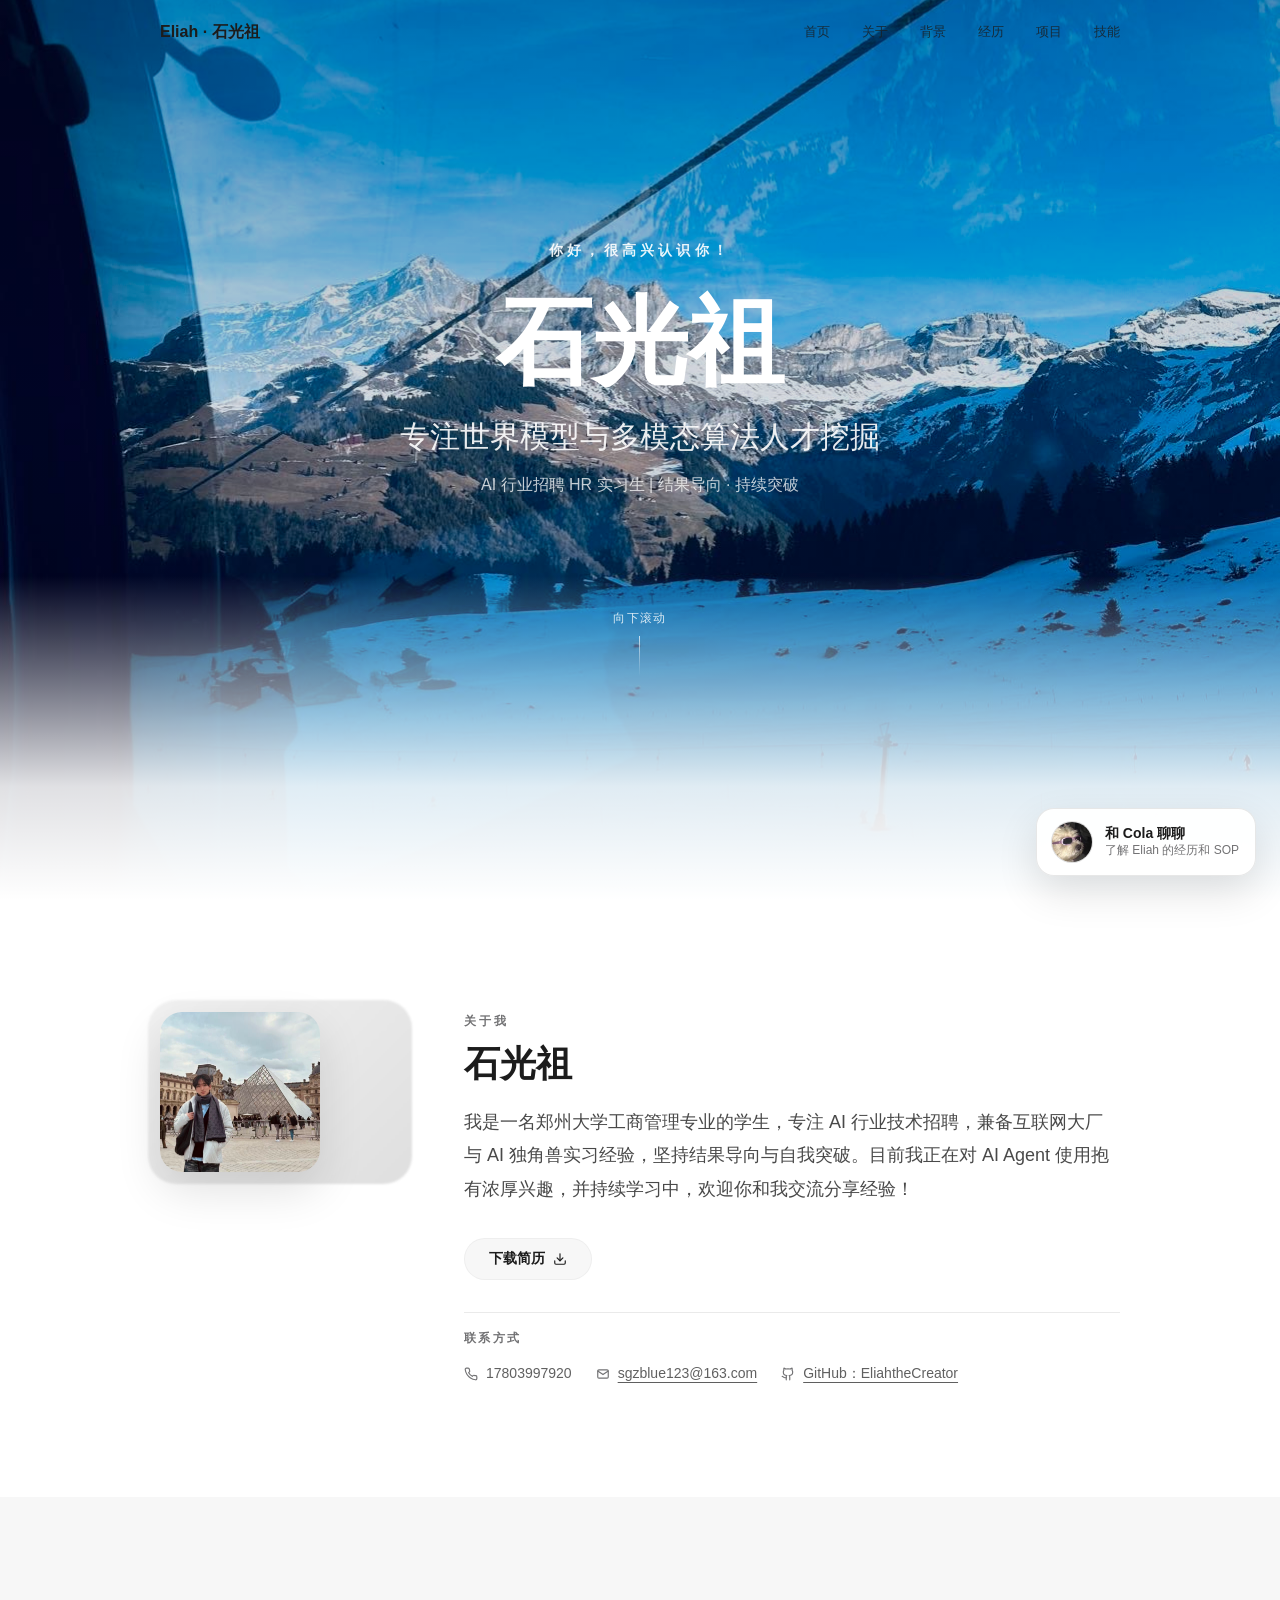
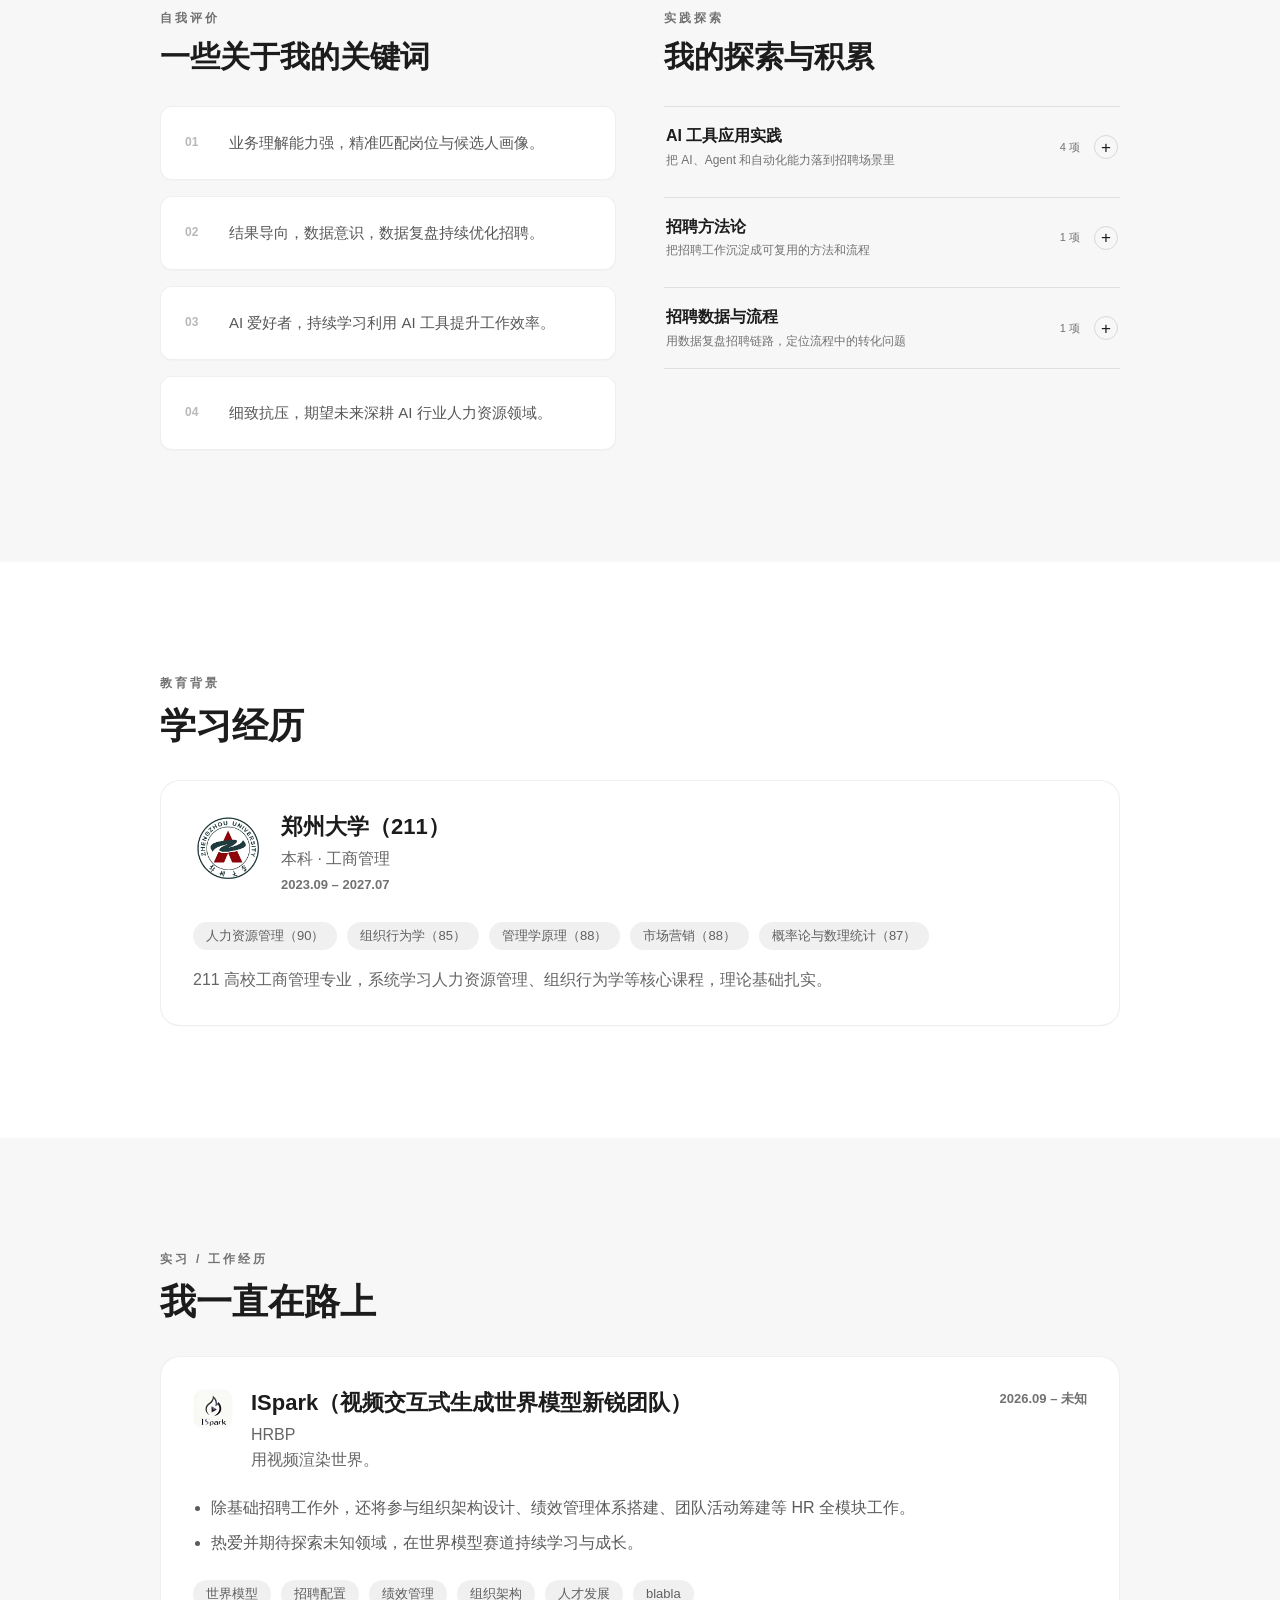
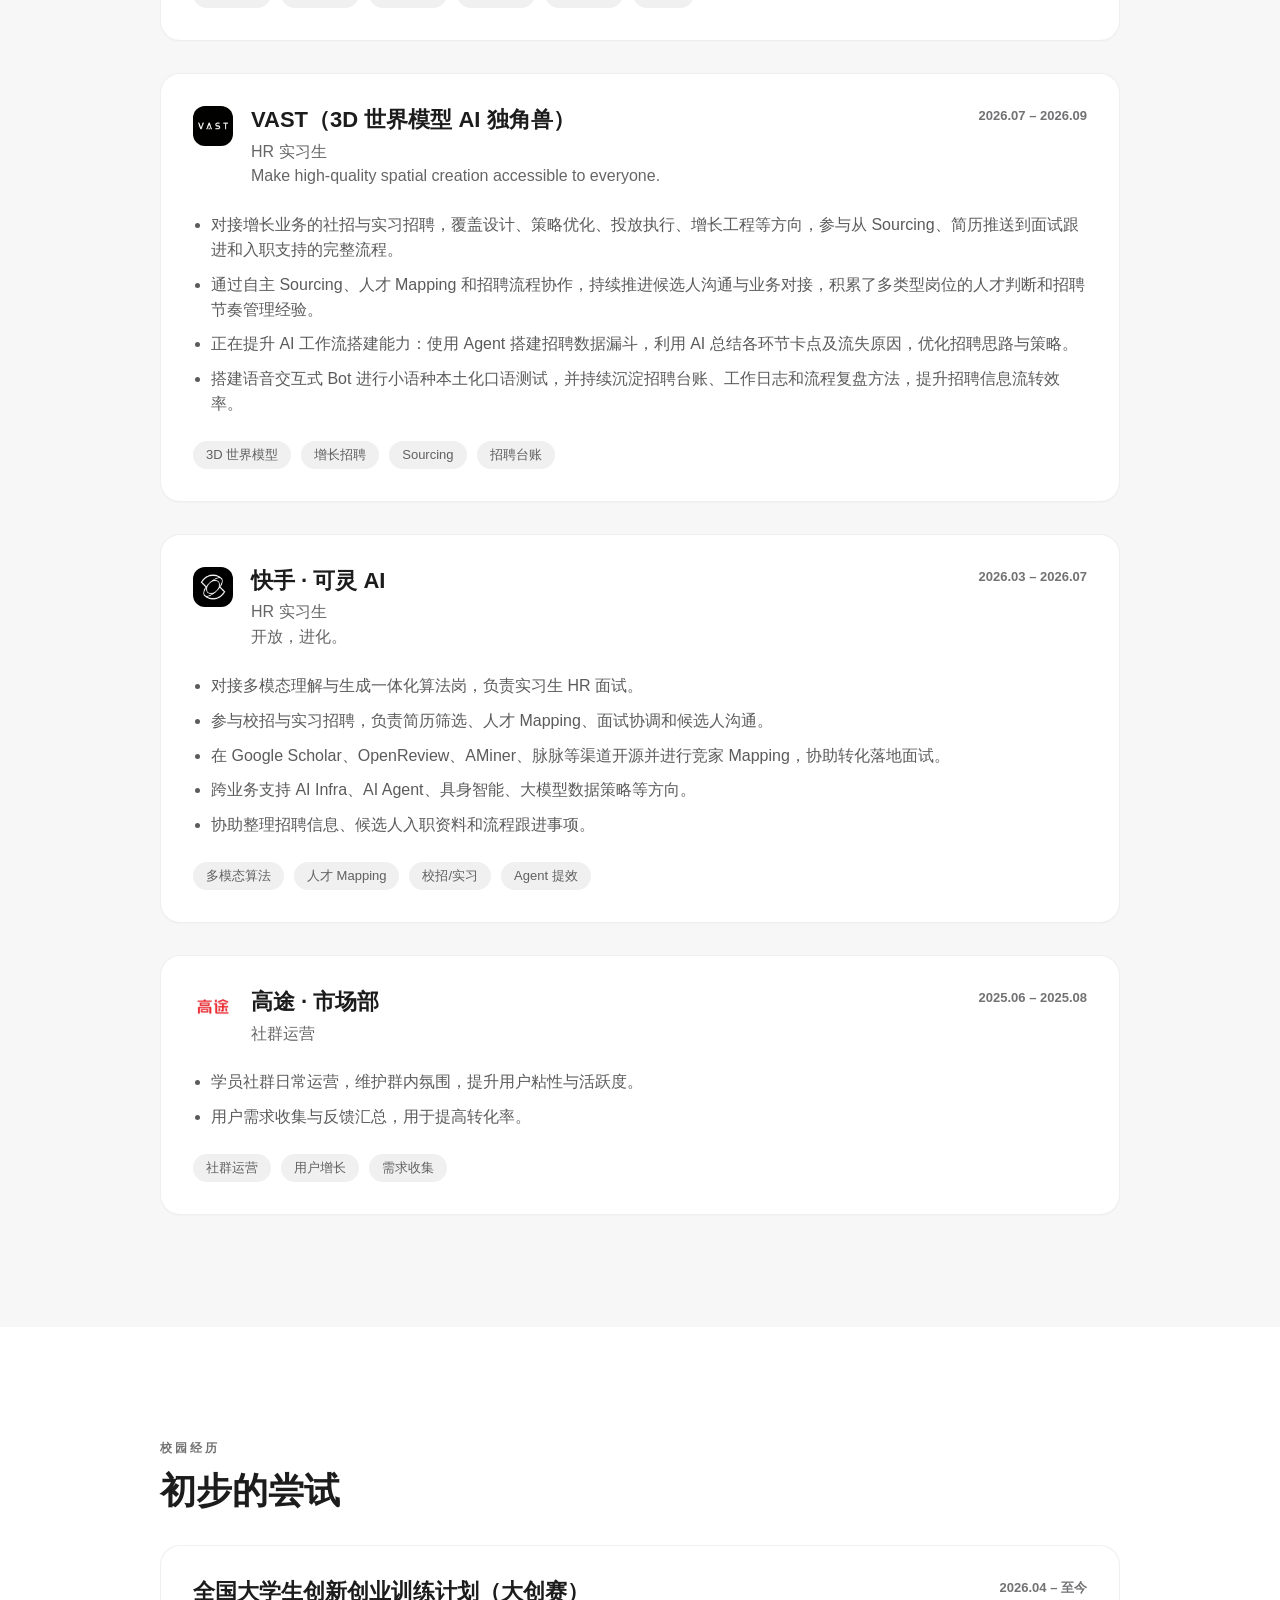
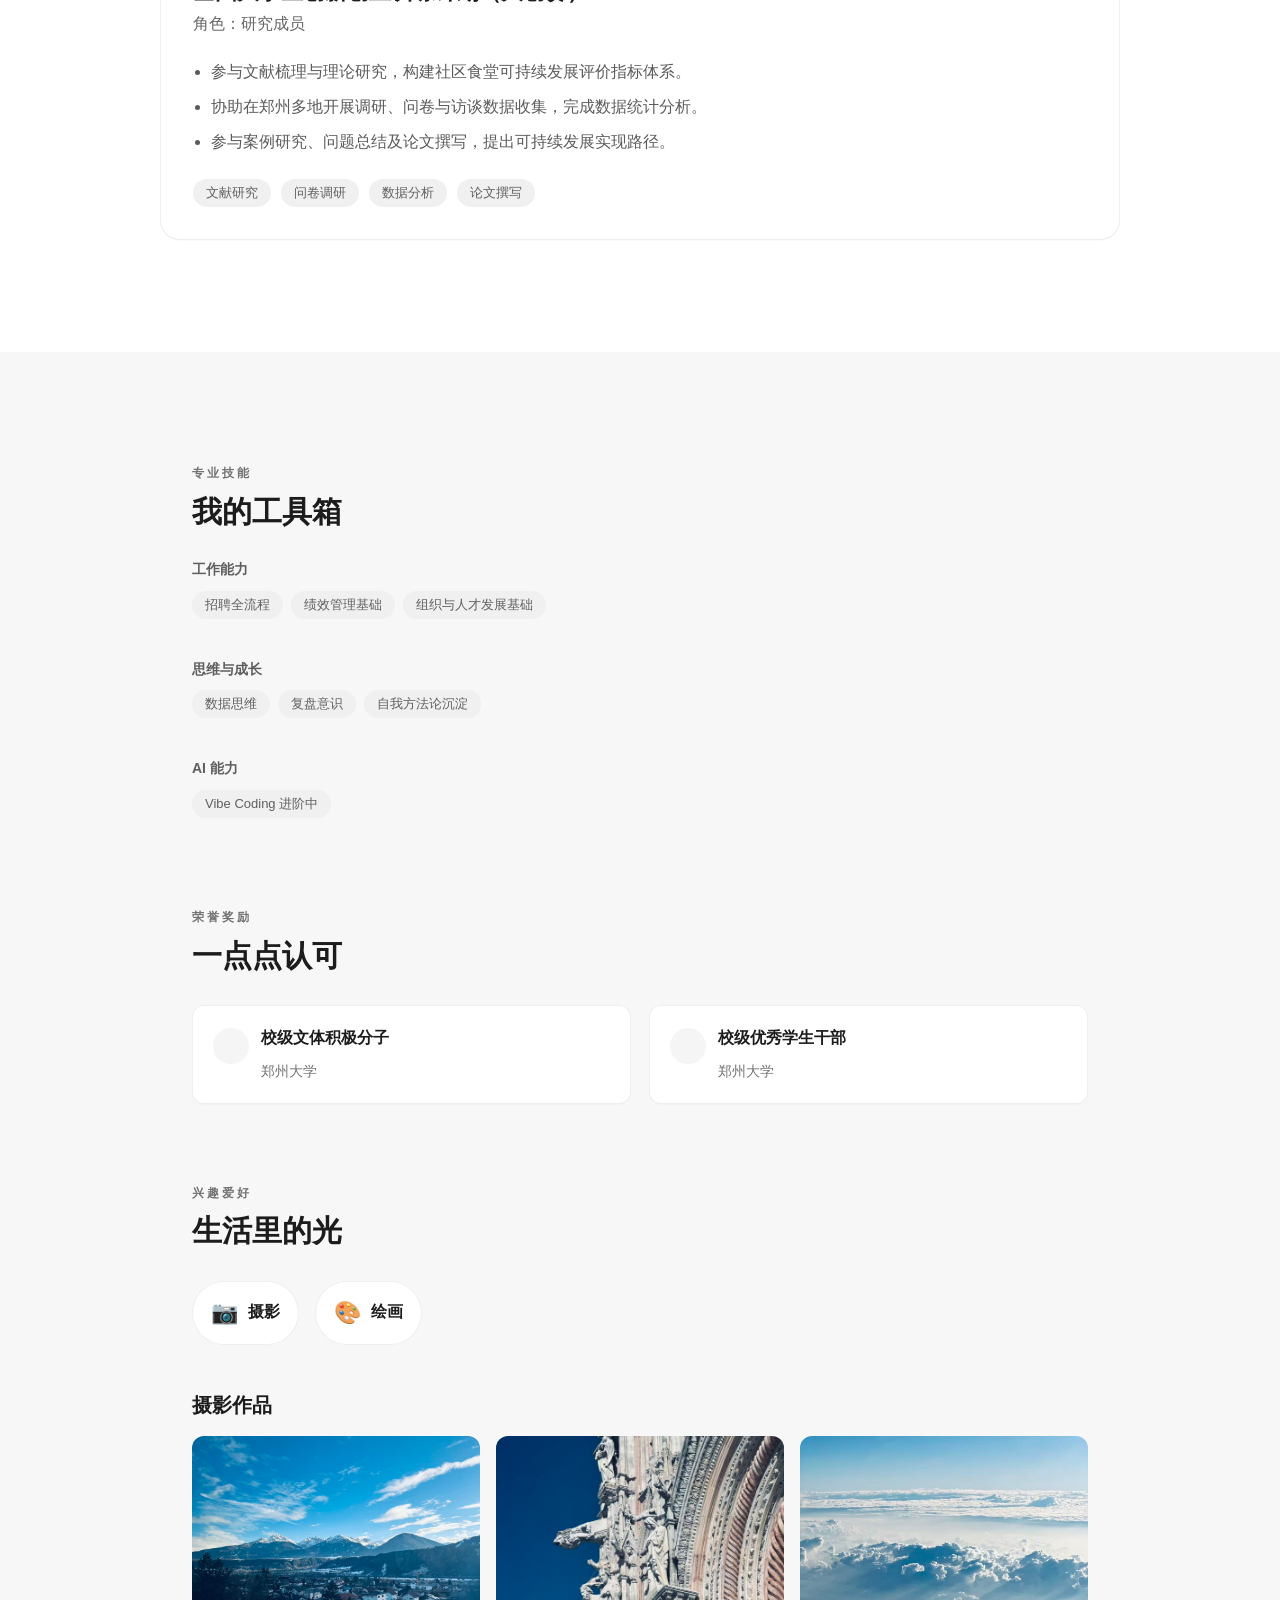
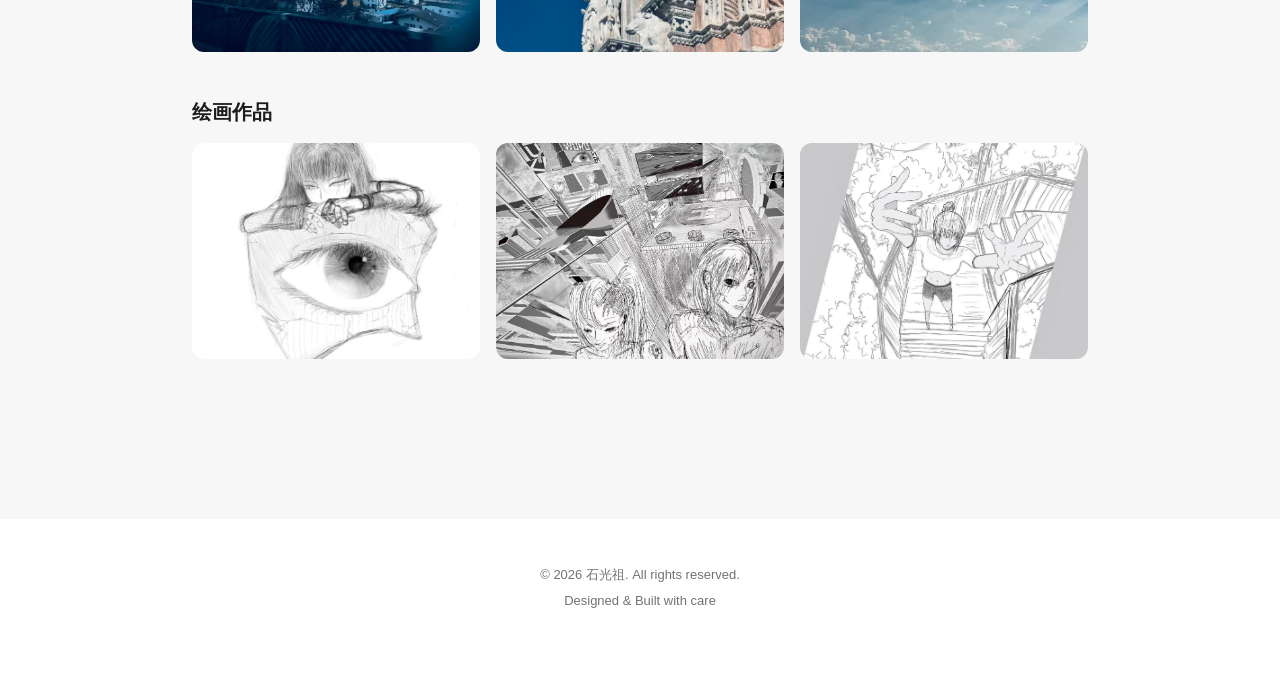
==== commit 37e8a526: "Reorder project categories" ====
--- a/public/index.html
+++ b/public/index.html
@@ -120,6 +120,49 @@
               <details class="project-category">
                 <summary>
                   <span>
+                    <strong>AI 工具应用实践</strong>
+                    <small>把 AI、Agent 和自动化能力落到招聘场景里</small>
+                  </span>
+                  <em>4 项</em>
+                </summary>
+                <div class="project-list">
+                  <article class="project-card">
+                    <h3>多语言本地化口语测评 Bot</h3>
+                    <p>面向海外本地化招聘的语音测评 Bot，可复用于多语言场景，解决小语种面试官缺失问题。</p>
+                    <div class="project-actions">
+                      <a class="project-link project-link-primary" href="https://lcnwr1h8vnje.aiforce.cloud/app/app_17d8uydtnba/" target="_blank" rel="noopener">查看演示</a>
+                      <a class="project-link project-link-secondary" href="./assets/skills/localization-intern-assessment-skill.md" target="_blank" rel="noopener">下载 Skill</a>
+                    </div>
+                  </article>
+                  <article class="project-card">
+                    <h3>Codex-Doubao 编排式简历评估与录入 Skill</h3>
+                    <p>Codex 负责简历评估、分级和报告生成，豆包负责读取简历并录入招聘台账，通过编排协作提升筛选与录入效率。</p>
+                    <div class="project-actions">
+                      <a class="project-link project-link-primary" href="./assets/demos/resume-screening-demo.mov" target="_blank" rel="noopener">查看演示</a>
+                      <a class="project-link project-link-secondary" href="./assets/skills/resume-screening-orchestration-skill.md" target="_blank" rel="noopener">下载 Skill</a>
+                    </div>
+                  </article>
+                  <article class="project-card">
+                    <h3>3D Mapping Skill</h3>
+                    <p>通过 Google Scholar、LinkedIn、GitHub 等公开渠道，寻找具有 3D 生成、动态 3D、4D 和世界模型经验的高年级博士候选人。</p>
+                    <div class="project-actions">
+                      <a class="project-link project-link-primary" href="./assets/demos/3d-mapping-demo.mov" target="_blank" rel="noopener">查看演示</a>
+                      <a class="project-link project-link-secondary" href="./assets/skills/ai-video-dynamic-3d-mapping-skill.md" target="_blank" rel="noopener">下载 Skill</a>
+                    </div>
+                  </article>
+                  <article class="project-card">
+                    <h3>全岗位面试资料库（在建）</h3>
+                    <p>纯演示 Demo，旨在建设全类型岗位的面试资料，涵盖常见问题优秀解答、风险点，以及各大厂岗位 JD 解析。</p>
+                    <div class="project-actions">
+                      <a class="project-link project-link-primary" href="https://eliahthecreator.github.io/resume-interview-bot/?v=16" target="_blank" rel="noopener">打开 Demo</a>
+                    </div>
+                  </article>
+                </div>
+              </details>
+
+              <details class="project-category">
+                <summary>
+                  <span>
                     <strong>招聘方法论</strong>
                     <small>把招聘工作沉淀成可复用的方法和流程</small>
                   </span>
@@ -156,48 +199,6 @@
                 </div>
               </details>
 
-              <details class="project-category" open>
-                <summary>
-                  <span>
-                    <strong>AI 工具应用实践</strong>
-                    <small>把 AI、Agent 和自动化能力落到招聘场景里</small>
-                  </span>
-                  <em>4 项</em>
-                </summary>
-                <div class="project-list">
-                  <article class="project-card">
-                    <h3>多语言本地化口语测评 Bot</h3>
-                    <p>面向海外本地化招聘的语音测评 Bot，可复用于多语言场景，解决小语种面试官缺失问题。</p>
-                    <div class="project-actions">
-                      <a class="project-link project-link-primary" href="https://lcnwr1h8vnje.aiforce.cloud/app/app_17d8uydtnba/" target="_blank" rel="noopener">查看演示</a>
-                      <a class="project-link project-link-secondary" href="./assets/skills/localization-intern-assessment-skill.md" target="_blank" rel="noopener">下载 Skill</a>
-                    </div>
-                  </article>
-                  <article class="project-card">
-                    <h3>Codex-Doubao 编排式简历评估与录入 Skill</h3>
-                    <p>Codex 负责简历评估、分级和报告生成，豆包负责读取简历并录入招聘台账，通过编排协作提升筛选与录入效率。</p>
-                    <div class="project-actions">
-                      <a class="project-link project-link-primary" href="./assets/demos/resume-screening-demo.mov" target="_blank" rel="noopener">查看演示</a>
-                      <a class="project-link project-link-secondary" href="./assets/skills/resume-screening-orchestration-skill.md" target="_blank" rel="noopener">下载 Skill</a>
-                    </div>
-                  </article>
-                  <article class="project-card">
-                    <h3>3D Mapping Skill</h3>
-                    <p>通过 Google Scholar、LinkedIn、GitHub 等公开渠道，寻找具有 3D 生成、动态 3D、4D 和世界模型经验的高年级博士候选人。</p>
-                    <div class="project-actions">
-                      <a class="project-link project-link-primary" href="./assets/demos/3d-mapping-demo.mov" target="_blank" rel="noopener">查看演示</a>
-                      <a class="project-link project-link-secondary" href="./assets/skills/ai-video-dynamic-3d-mapping-skill.md" target="_blank" rel="noopener">下载 Skill</a>
-                    </div>
-                  </article>
-                  <article class="project-card">
-                    <h3>全岗位面试资料库（在建）</h3>
-                    <p>纯演示 Demo，旨在建设全类型岗位的面试资料，涵盖常见问题优秀解答、风险点，以及各大厂岗位 JD 解析。</p>
-                    <div class="project-actions">
-                      <a class="project-link project-link-primary" href="https://eliahthecreator.github.io/resume-interview-bot/?v=16" target="_blank" rel="noopener">打开 Demo</a>
-                    </div>
-                  </article>
-                </div>
-              </details>
             </div>
           </div>
         </div>
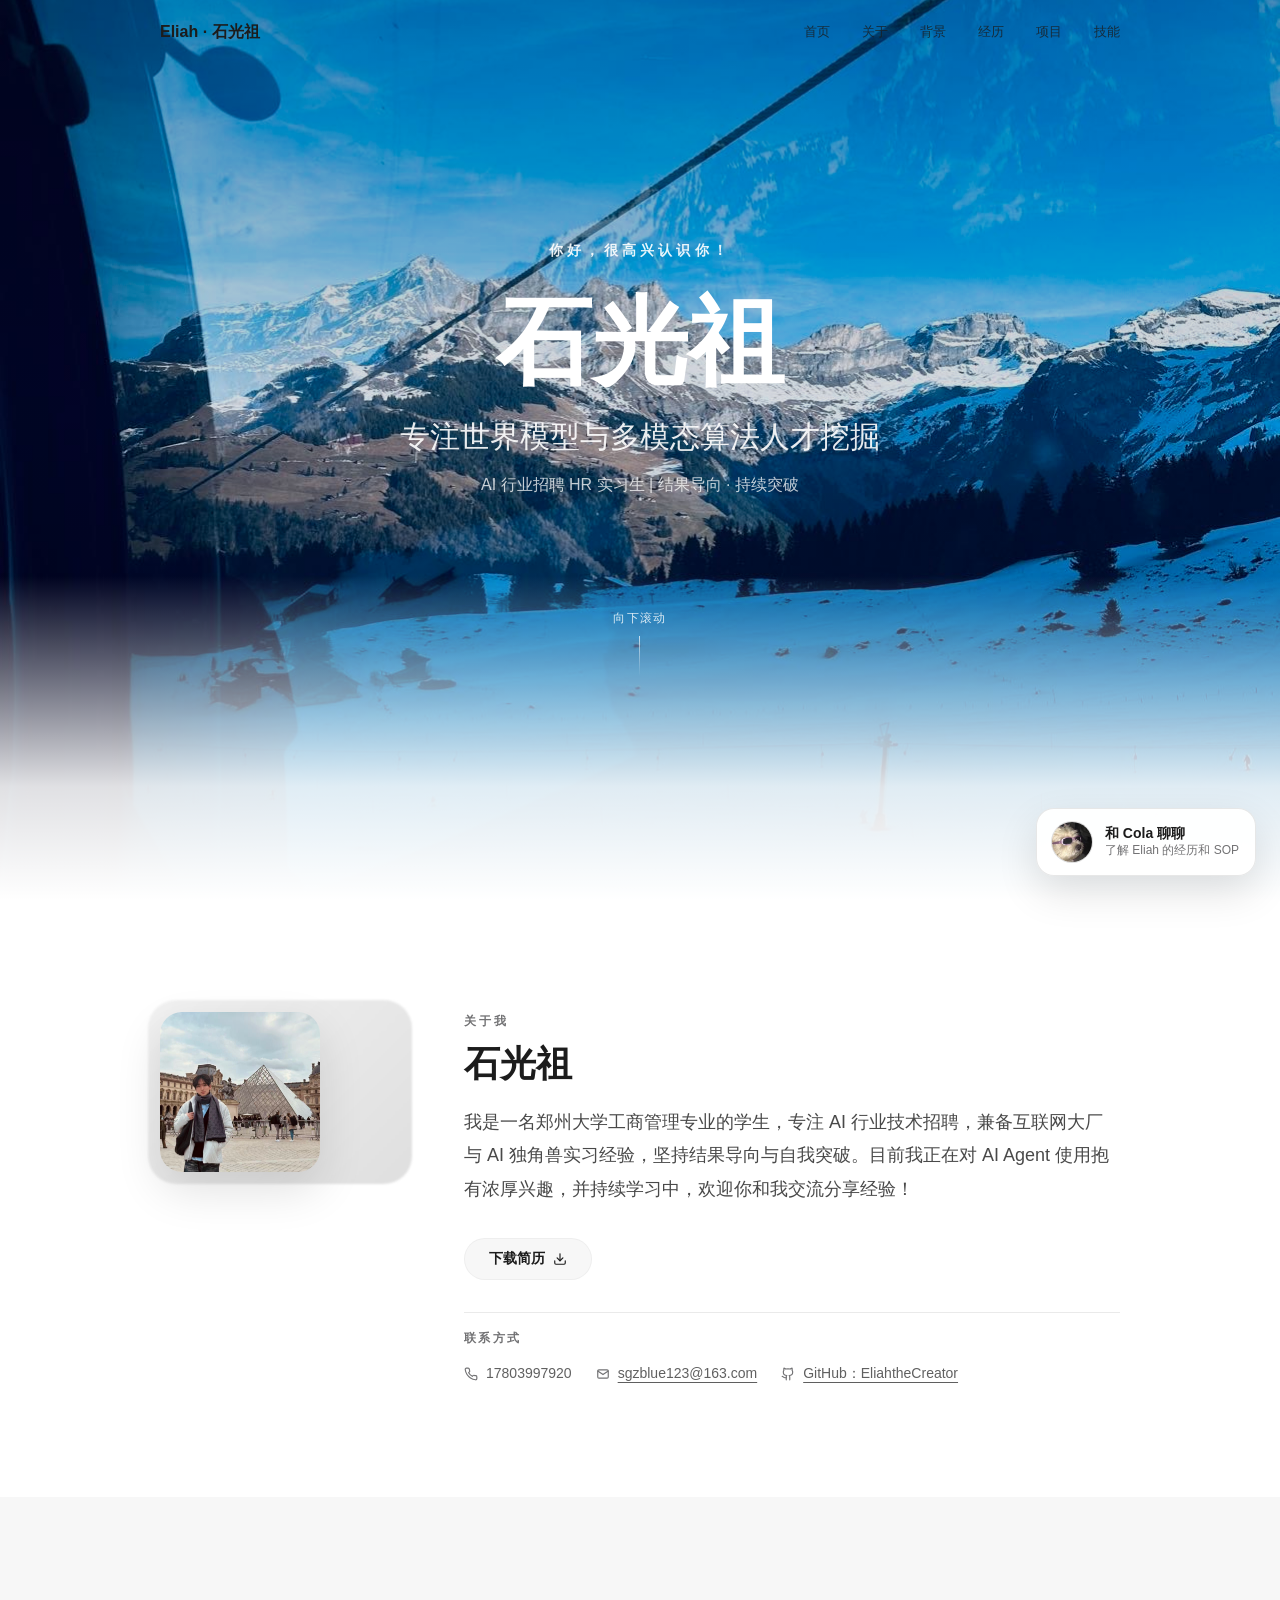
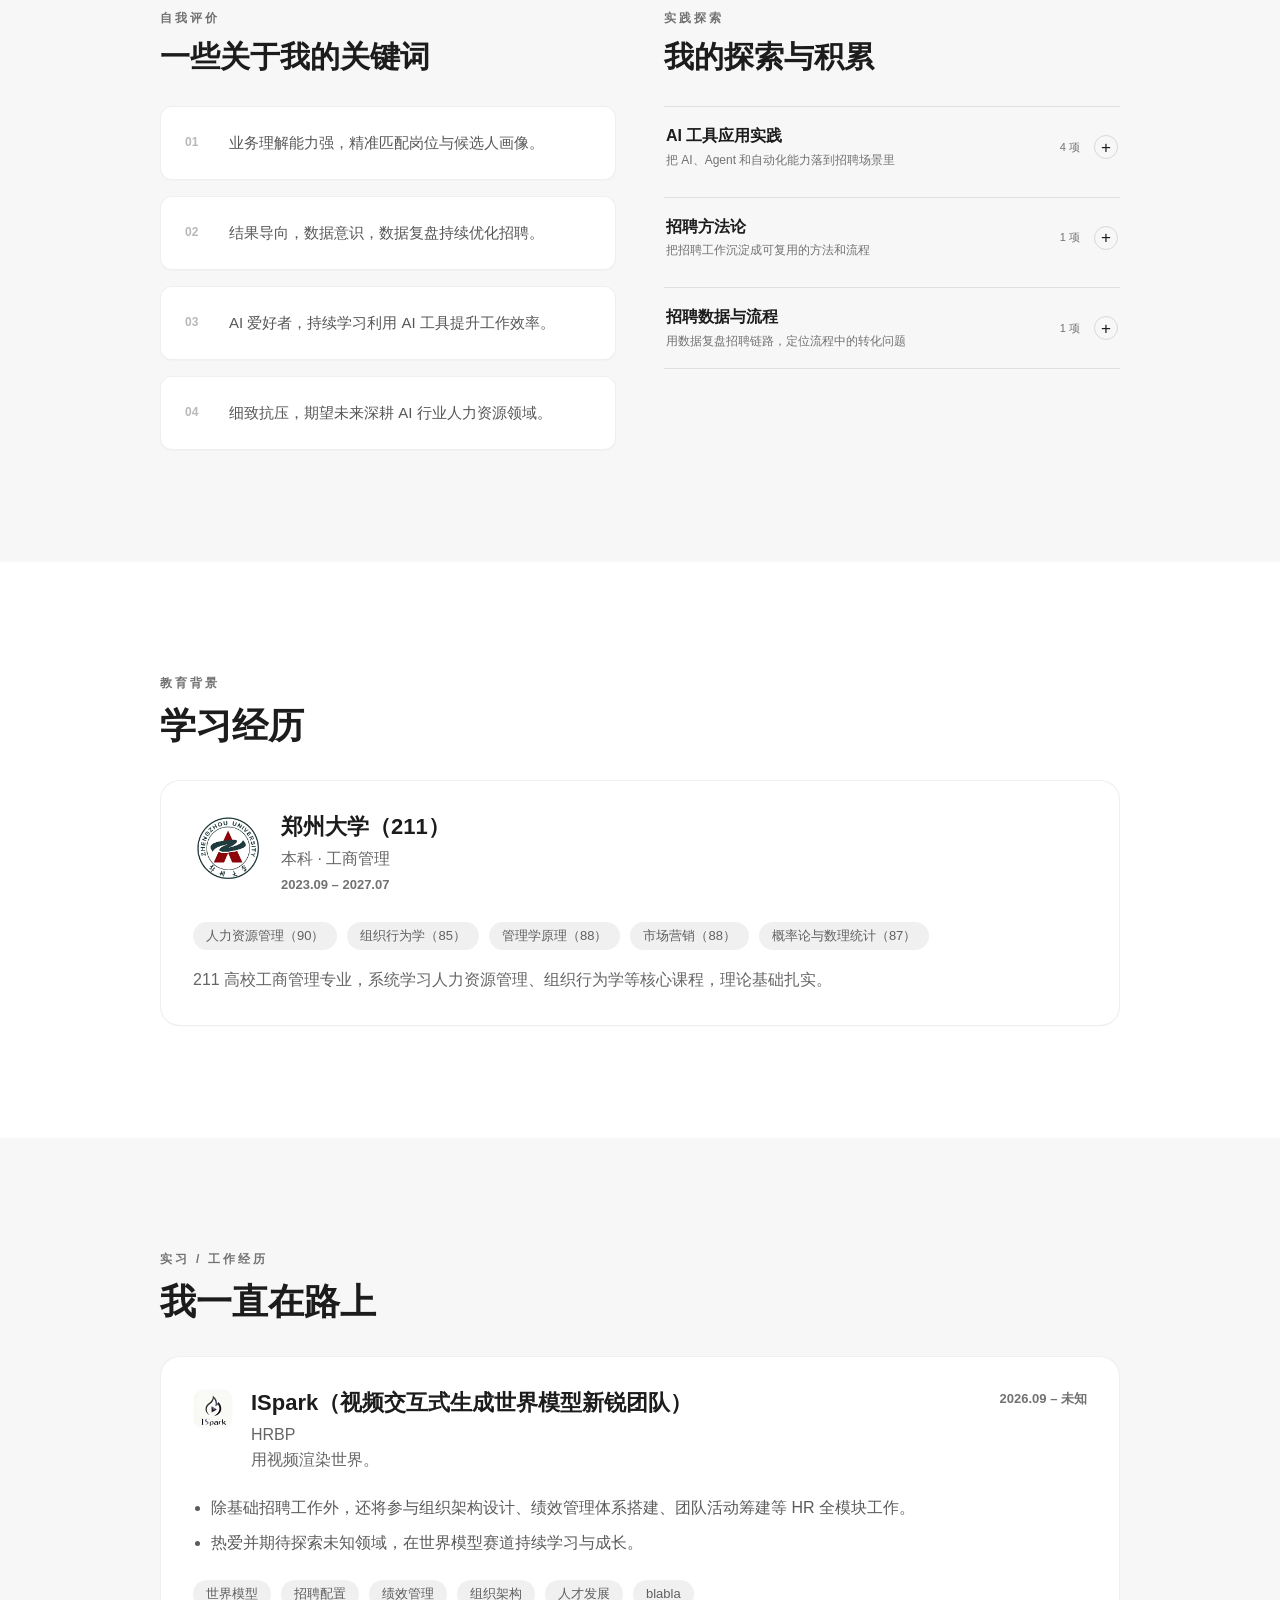
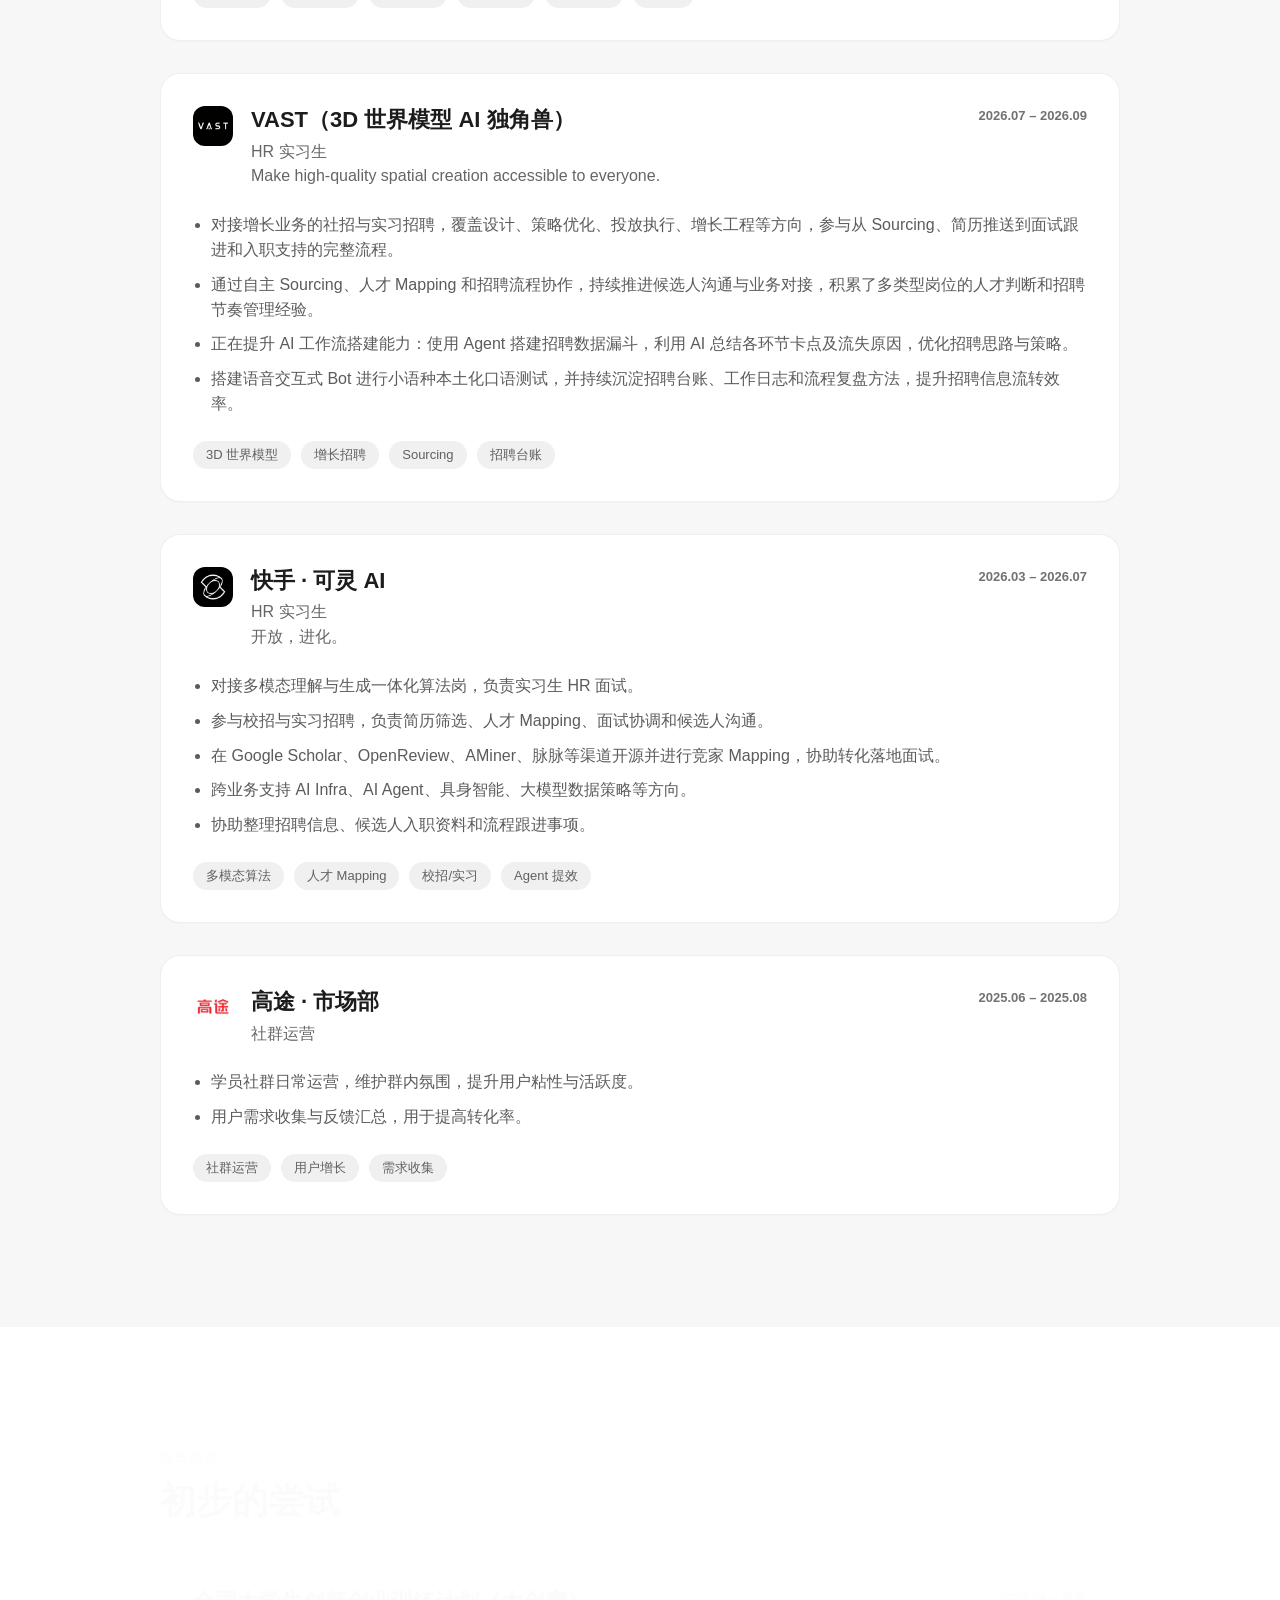
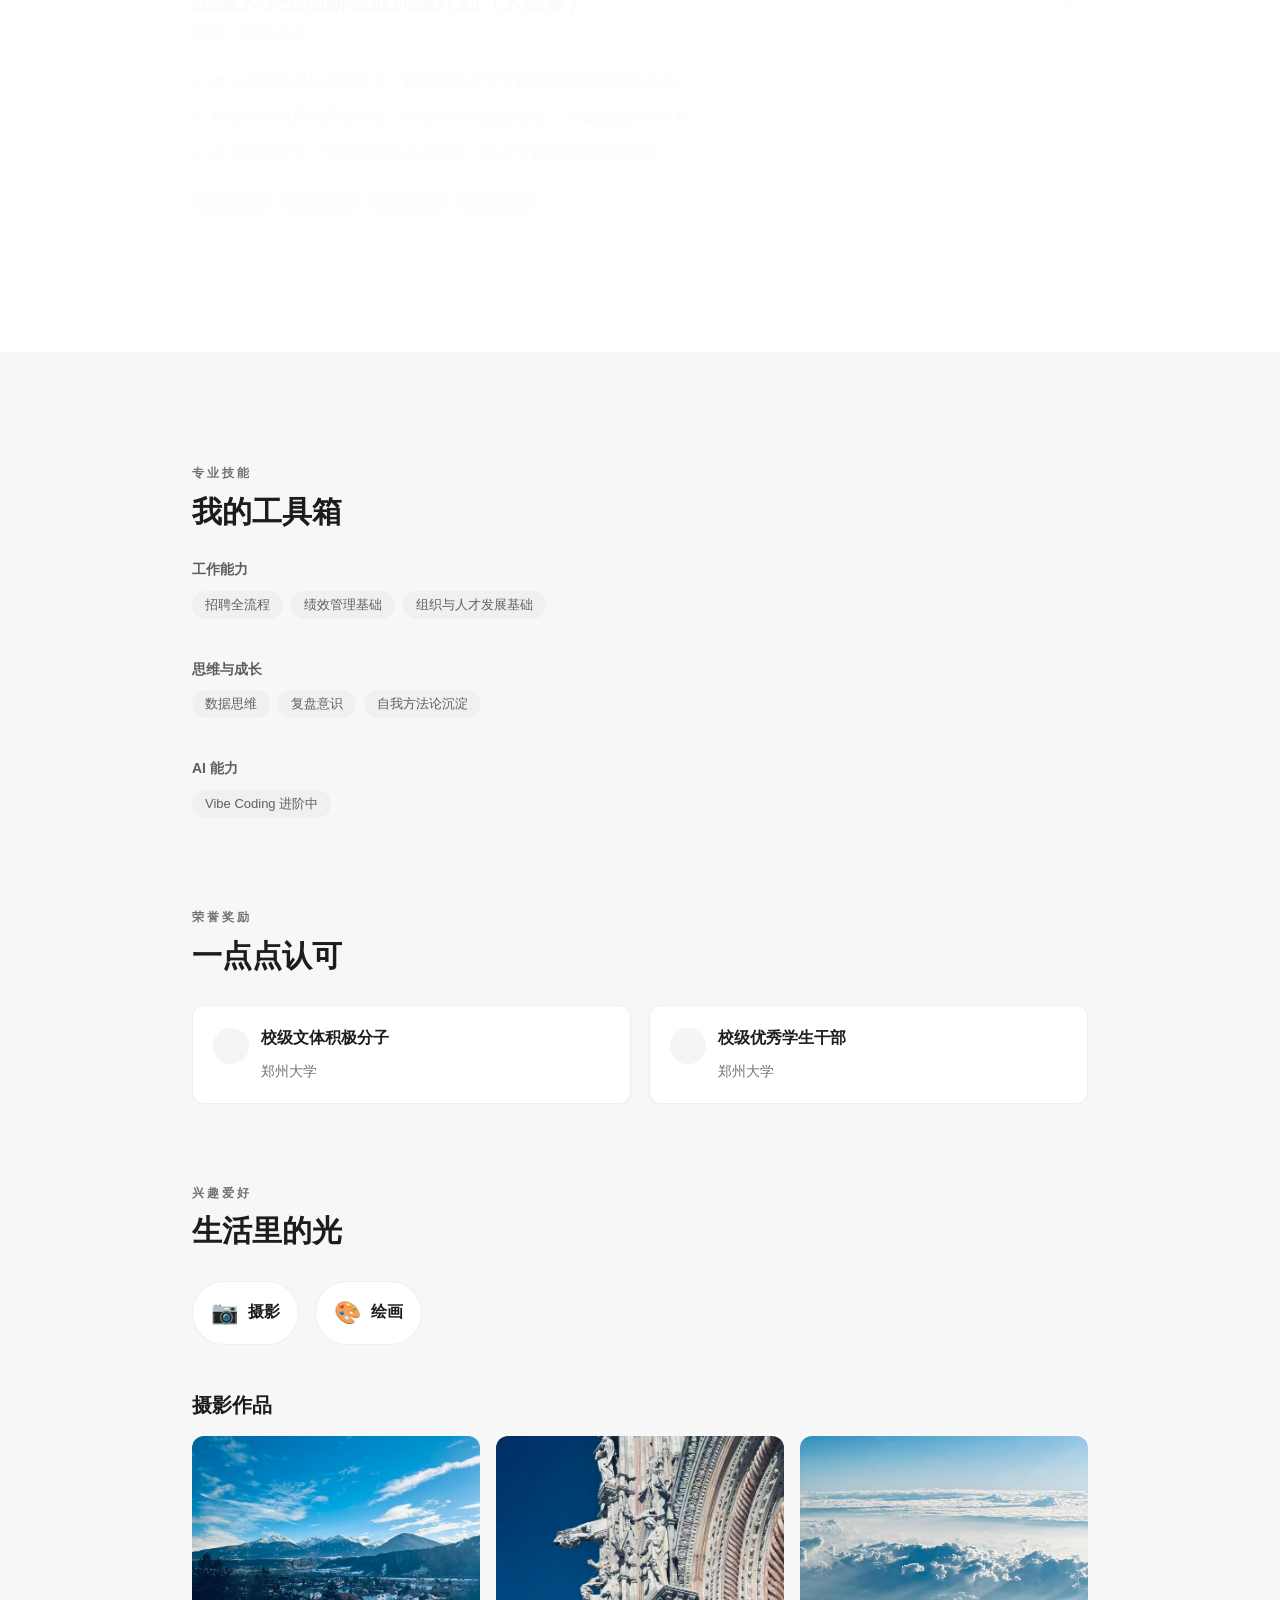
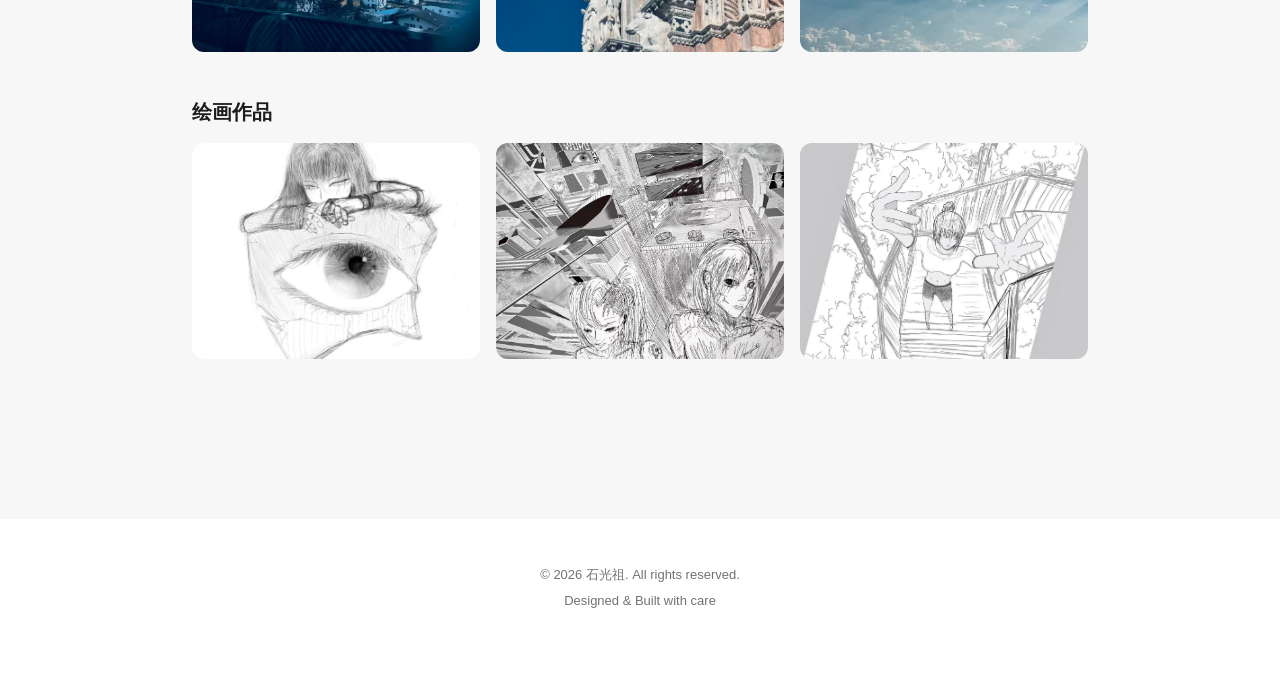
==== commit 237cce99: "Embed project demo videos" ====
--- a/public/index.html
+++ b/public/index.html
@@ -137,16 +137,22 @@
                   <article class="project-card">
                     <h3>Codex-Doubao 编排式简历评估与录入 Skill</h3>
                     <p>Codex 负责简历评估、分级和报告生成，豆包负责读取简历并录入招聘台账，通过编排协作提升筛选与录入效率。</p>
-                    <div class="project-actions">
-                      <a class="project-link project-link-primary" href="./assets/demos/resume-screening-demo.mov" target="_blank" rel="noopener">查看演示</a>
+                    <video class="project-video" controls preload="metadata" playsinline>
+                      <source src="./assets/demos/resume-screening-demo.mp4" type="video/mp4">
+                      当前浏览器不支持在线播放，请下载视频查看。
+                    </video>
+                    <div class="project-actions">
                       <a class="project-link project-link-secondary" href="./assets/skills/resume-screening-orchestration-skill.md" target="_blank" rel="noopener">下载 Skill</a>
                     </div>
                   </article>
                   <article class="project-card">
                     <h3>3D Mapping Skill</h3>
                     <p>通过 Google Scholar、LinkedIn、GitHub 等公开渠道，寻找具有 3D 生成、动态 3D、4D 和世界模型经验的高年级博士候选人。</p>
-                    <div class="project-actions">
-                      <a class="project-link project-link-primary" href="./assets/demos/3d-mapping-demo.mov" target="_blank" rel="noopener">查看演示</a>
+                    <video class="project-video" controls preload="metadata" playsinline>
+                      <source src="./assets/demos/3d-mapping-demo.mp4" type="video/mp4">
+                      当前浏览器不支持在线播放，请下载视频查看。
+                    </video>
+                    <div class="project-actions">
                       <a class="project-link project-link-secondary" href="./assets/skills/ai-video-dynamic-3d-mapping-skill.md" target="_blank" rel="noopener">下载 Skill</a>
                     </div>
                   </article>
--- a/public/styles.css
+++ b/public/styles.css
@@ -518,6 +518,16 @@
   margin: 0;
 }
 
+.project-video {
+  display: block;
+  width: min(100%, 720px);
+  aspect-ratio: 16 / 9;
+  margin-top: 18px;
+  border-radius: 10px;
+  background: #111;
+  object-fit: contain;
+}
+
 .project-actions {
   display: flex;
   flex-wrap: wrap;
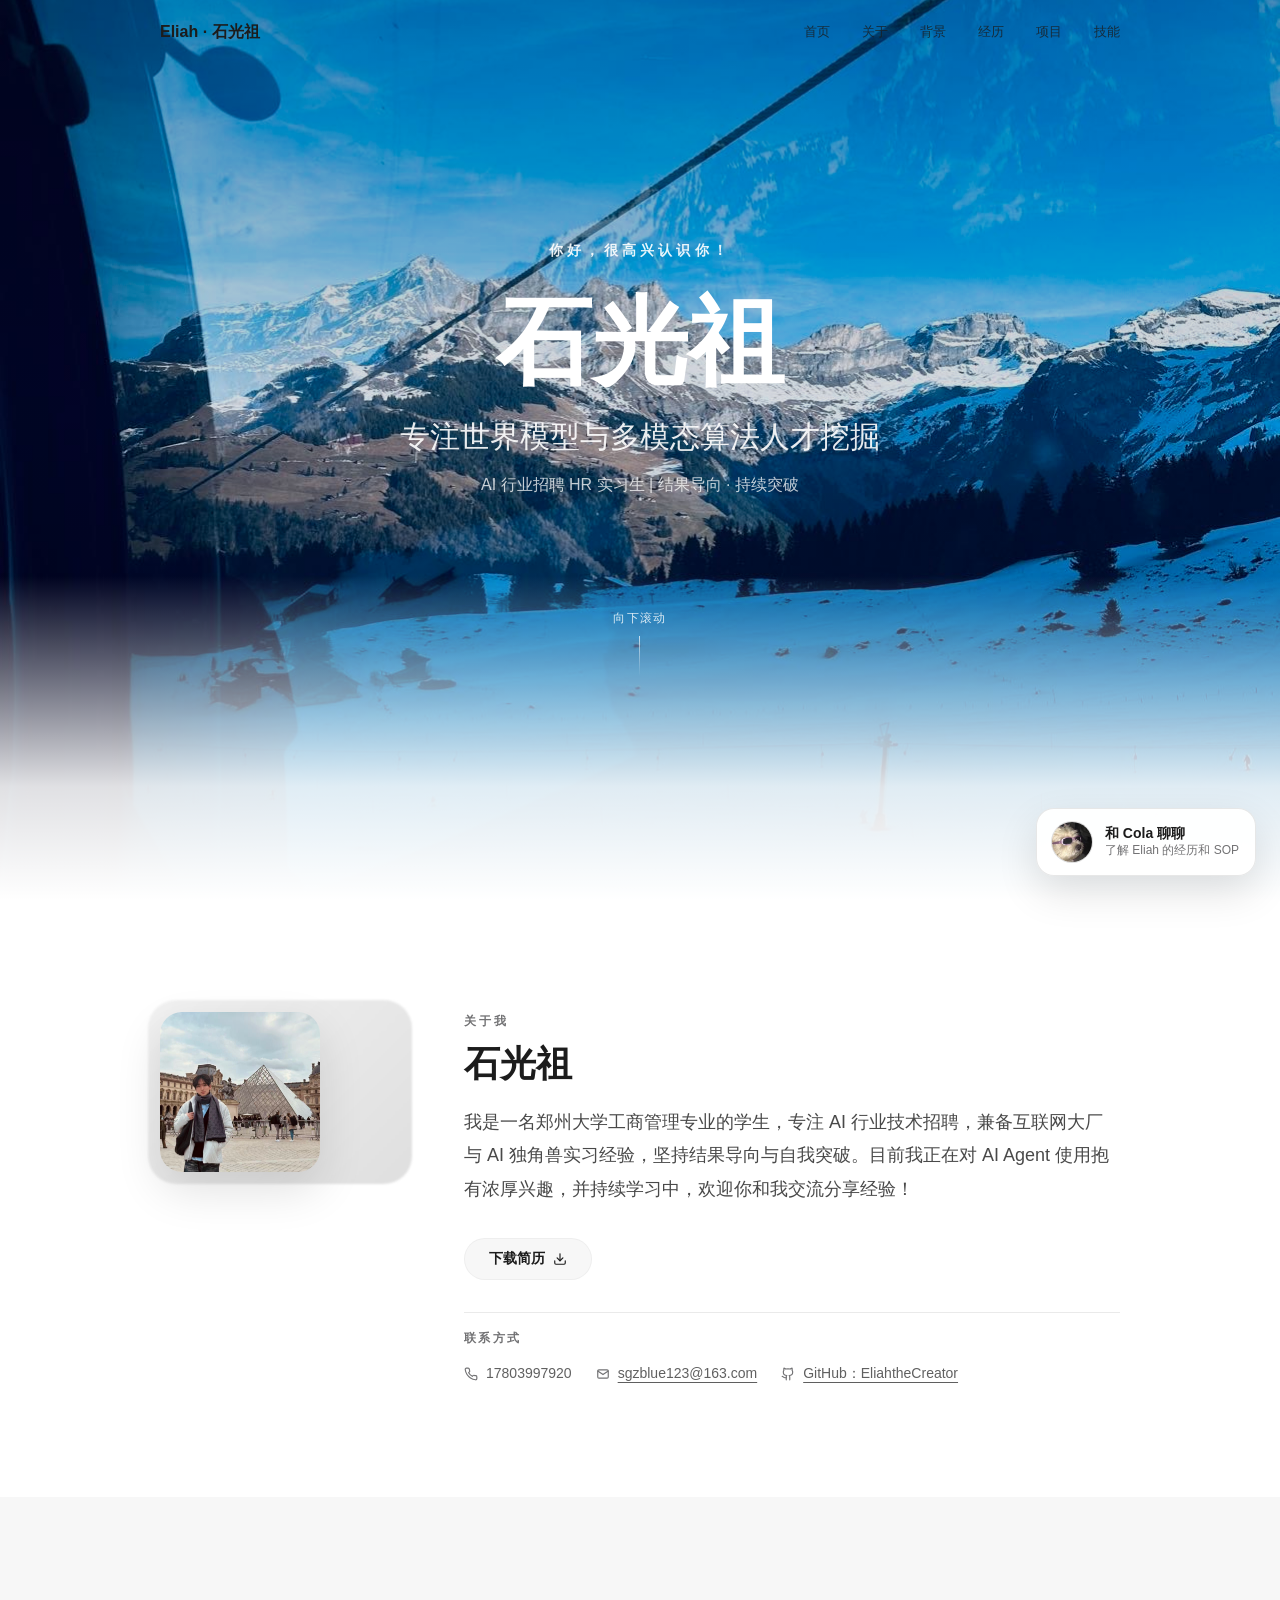
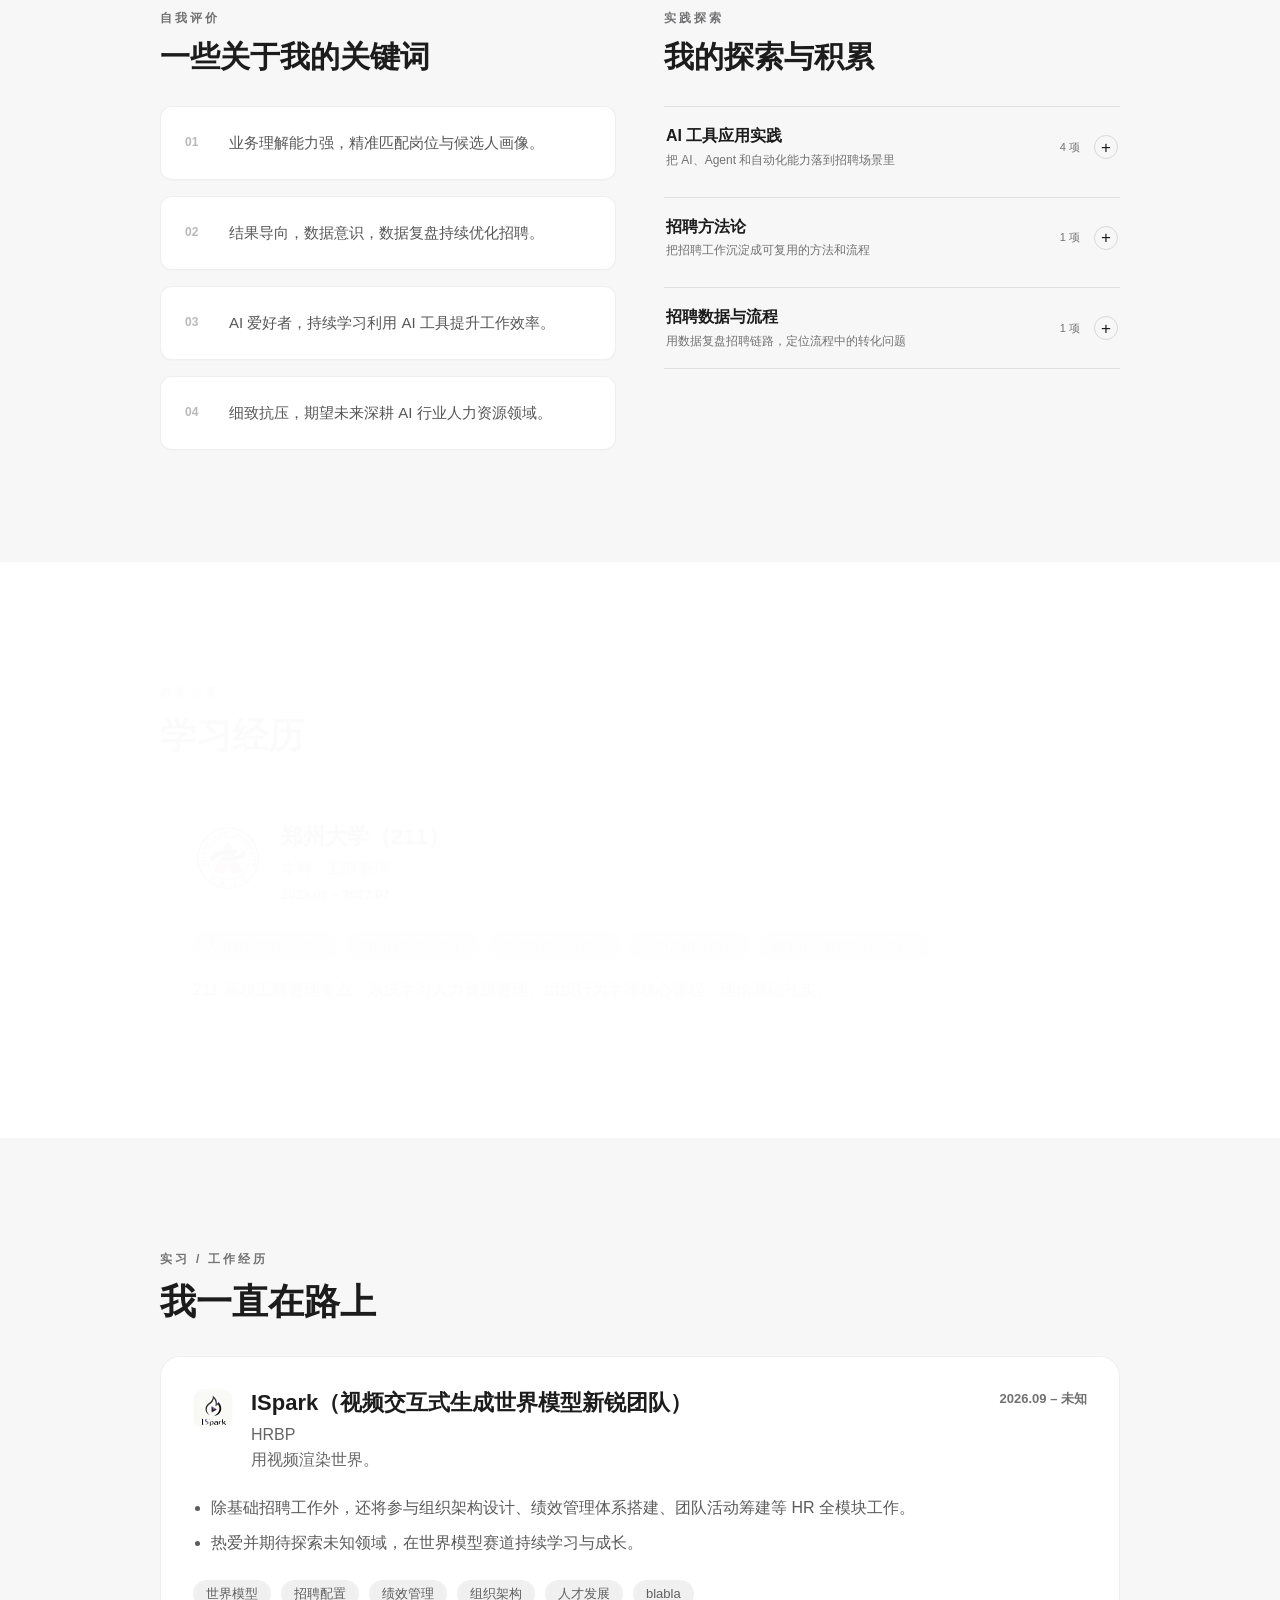
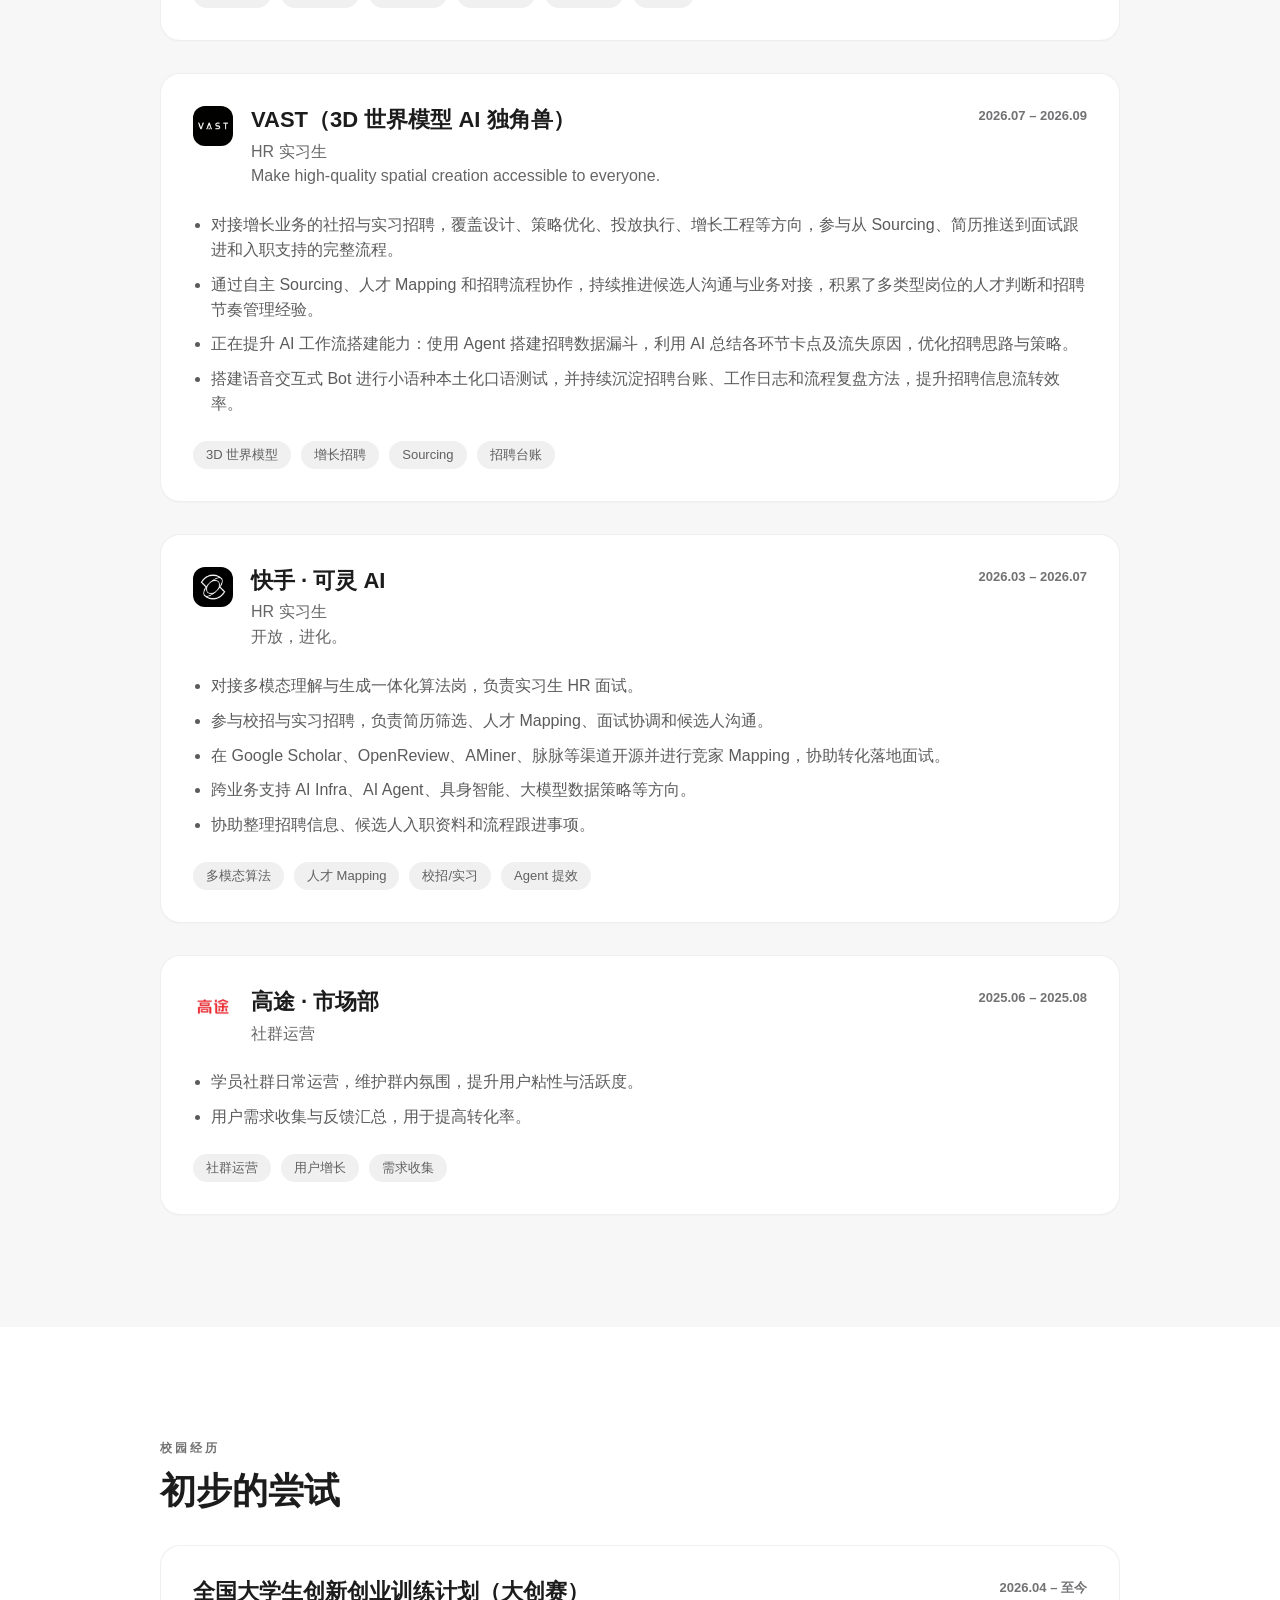
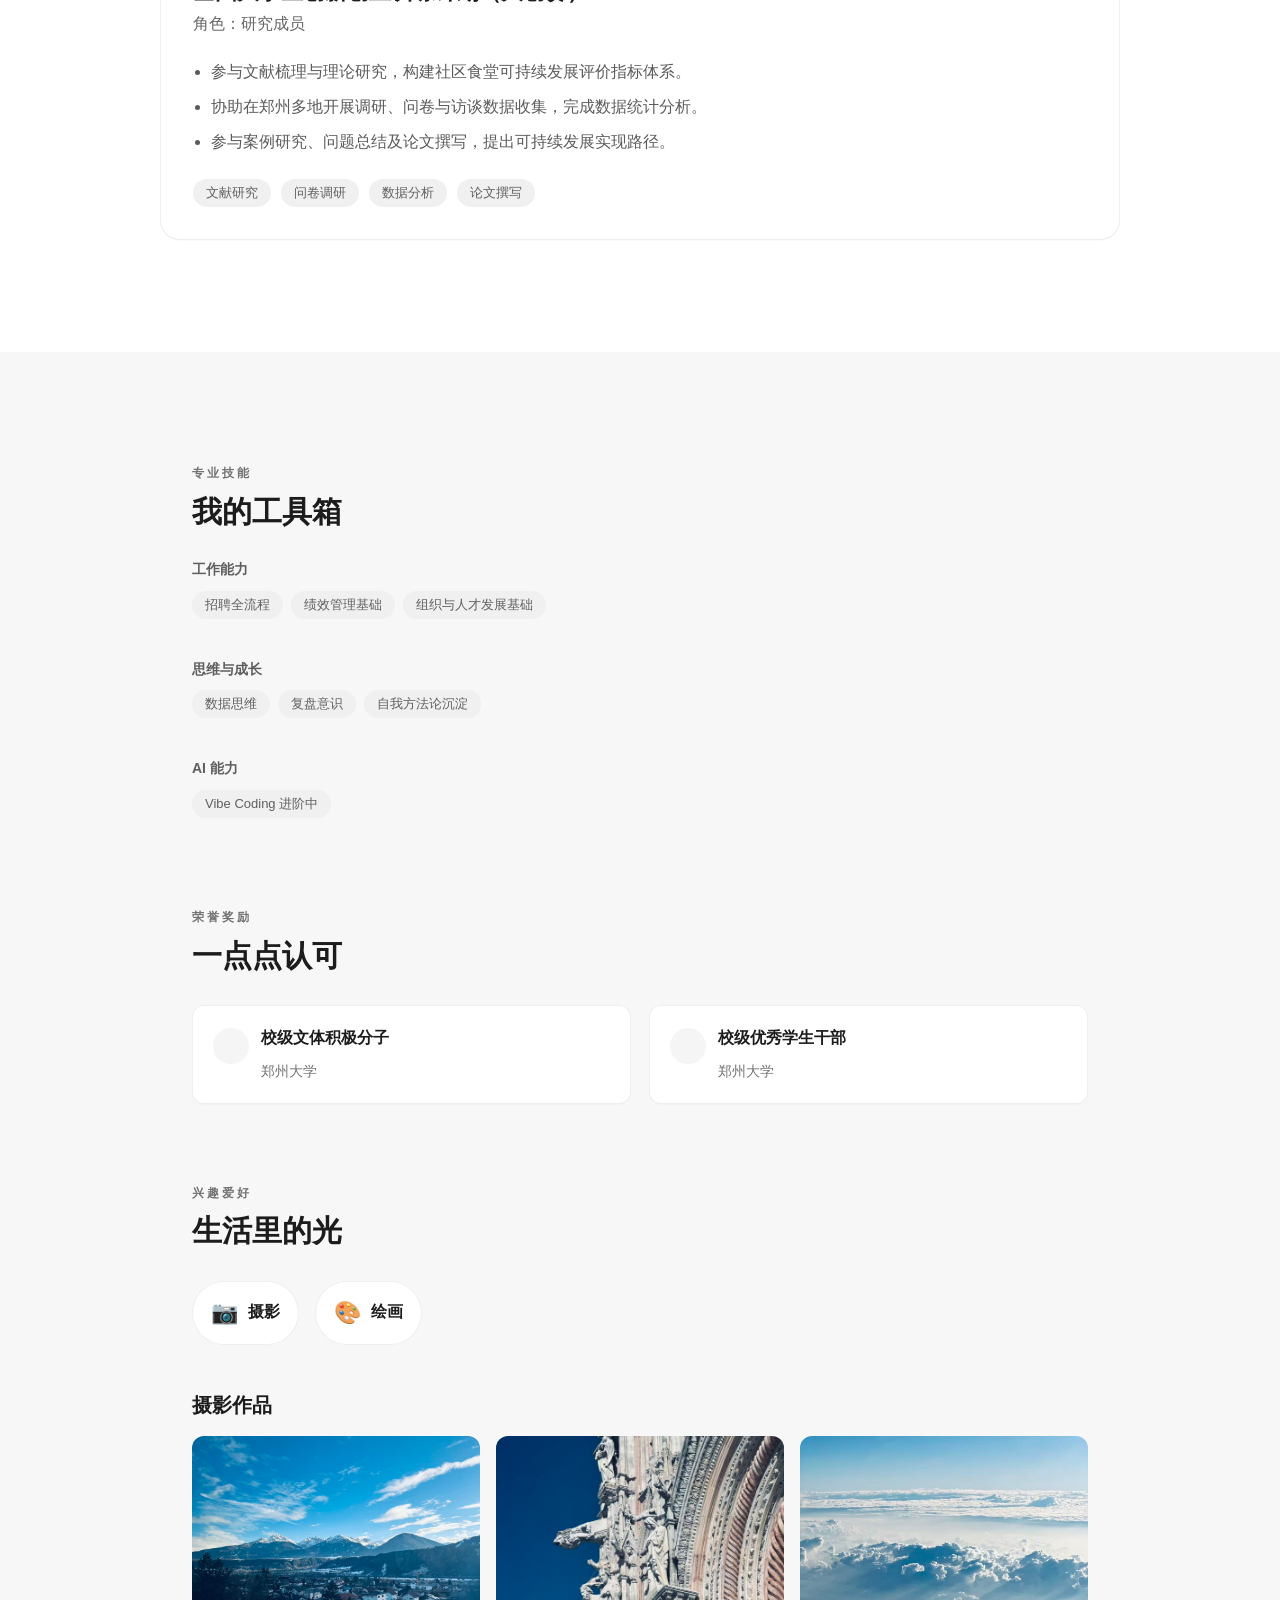
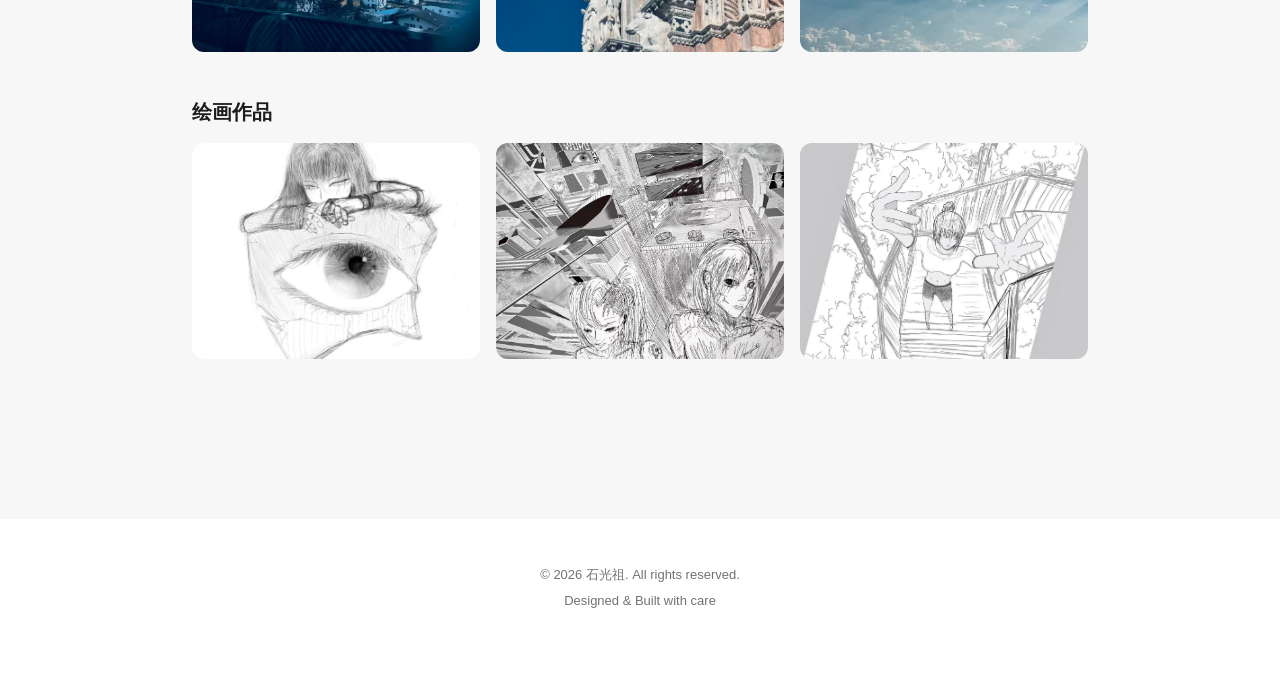
==== commit 9f0aa870: "Link SOP to original Feishu doc" ====
--- a/public/index.html
+++ b/public/index.html
@@ -179,7 +179,7 @@
                     <h3>HR实习生 · 通用工作SOP</h3>
                     <p>经过长期的实习实践，沉淀招聘实习中的工作方法论，覆盖 Sourcing、简历推送、面试跟进、Offer 沟通和入职跟进等环节。</p>
                     <div class="project-actions">
-                      <a class="project-link project-link-primary" href="./assets/skills/recruitment-intern-sop-original.md" target="_blank" rel="noopener">查看原稿</a>
+                      <a class="project-link project-link-primary" href="https://feishu.doubao.com/docx/MmXCdcn0IoXeADxtQg4cZmLRnpg" target="_blank" rel="noopener">查看原版飞书文档</a>
                     </div>
                   </article>
                 </div>
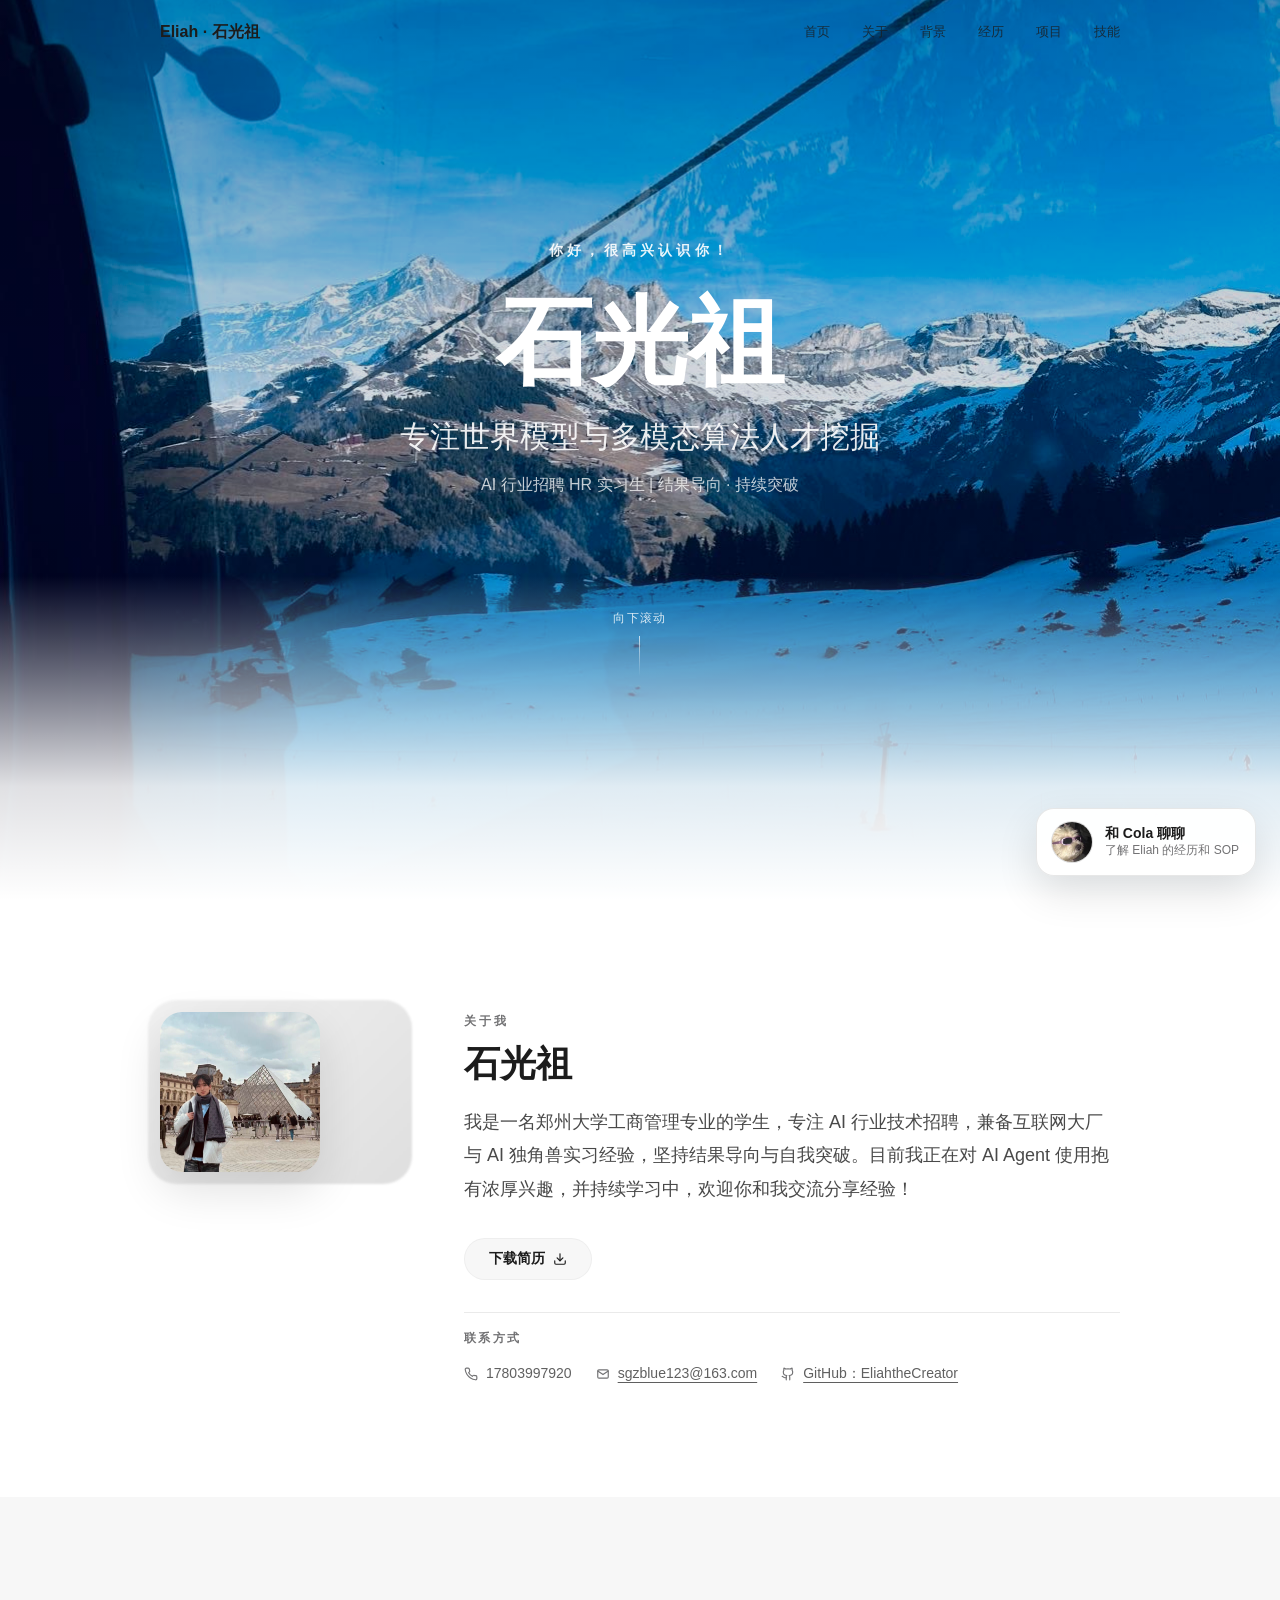
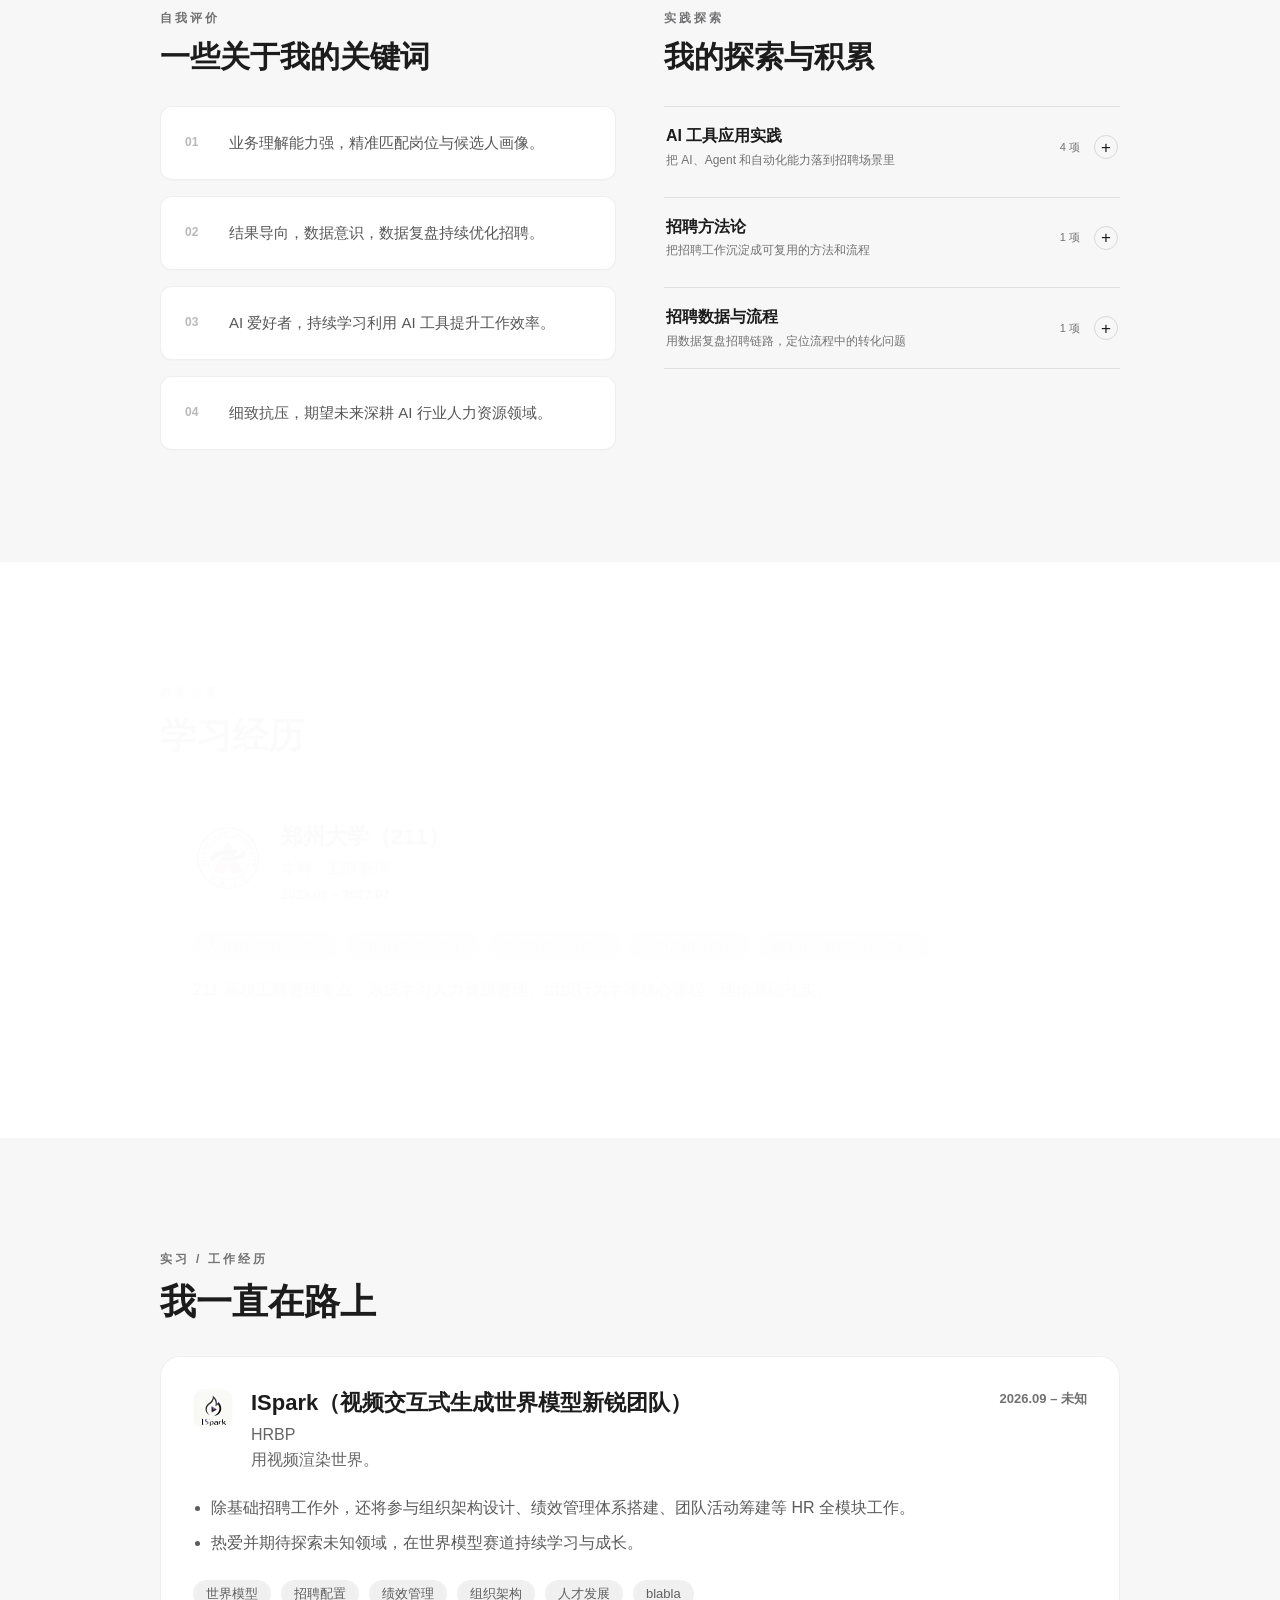
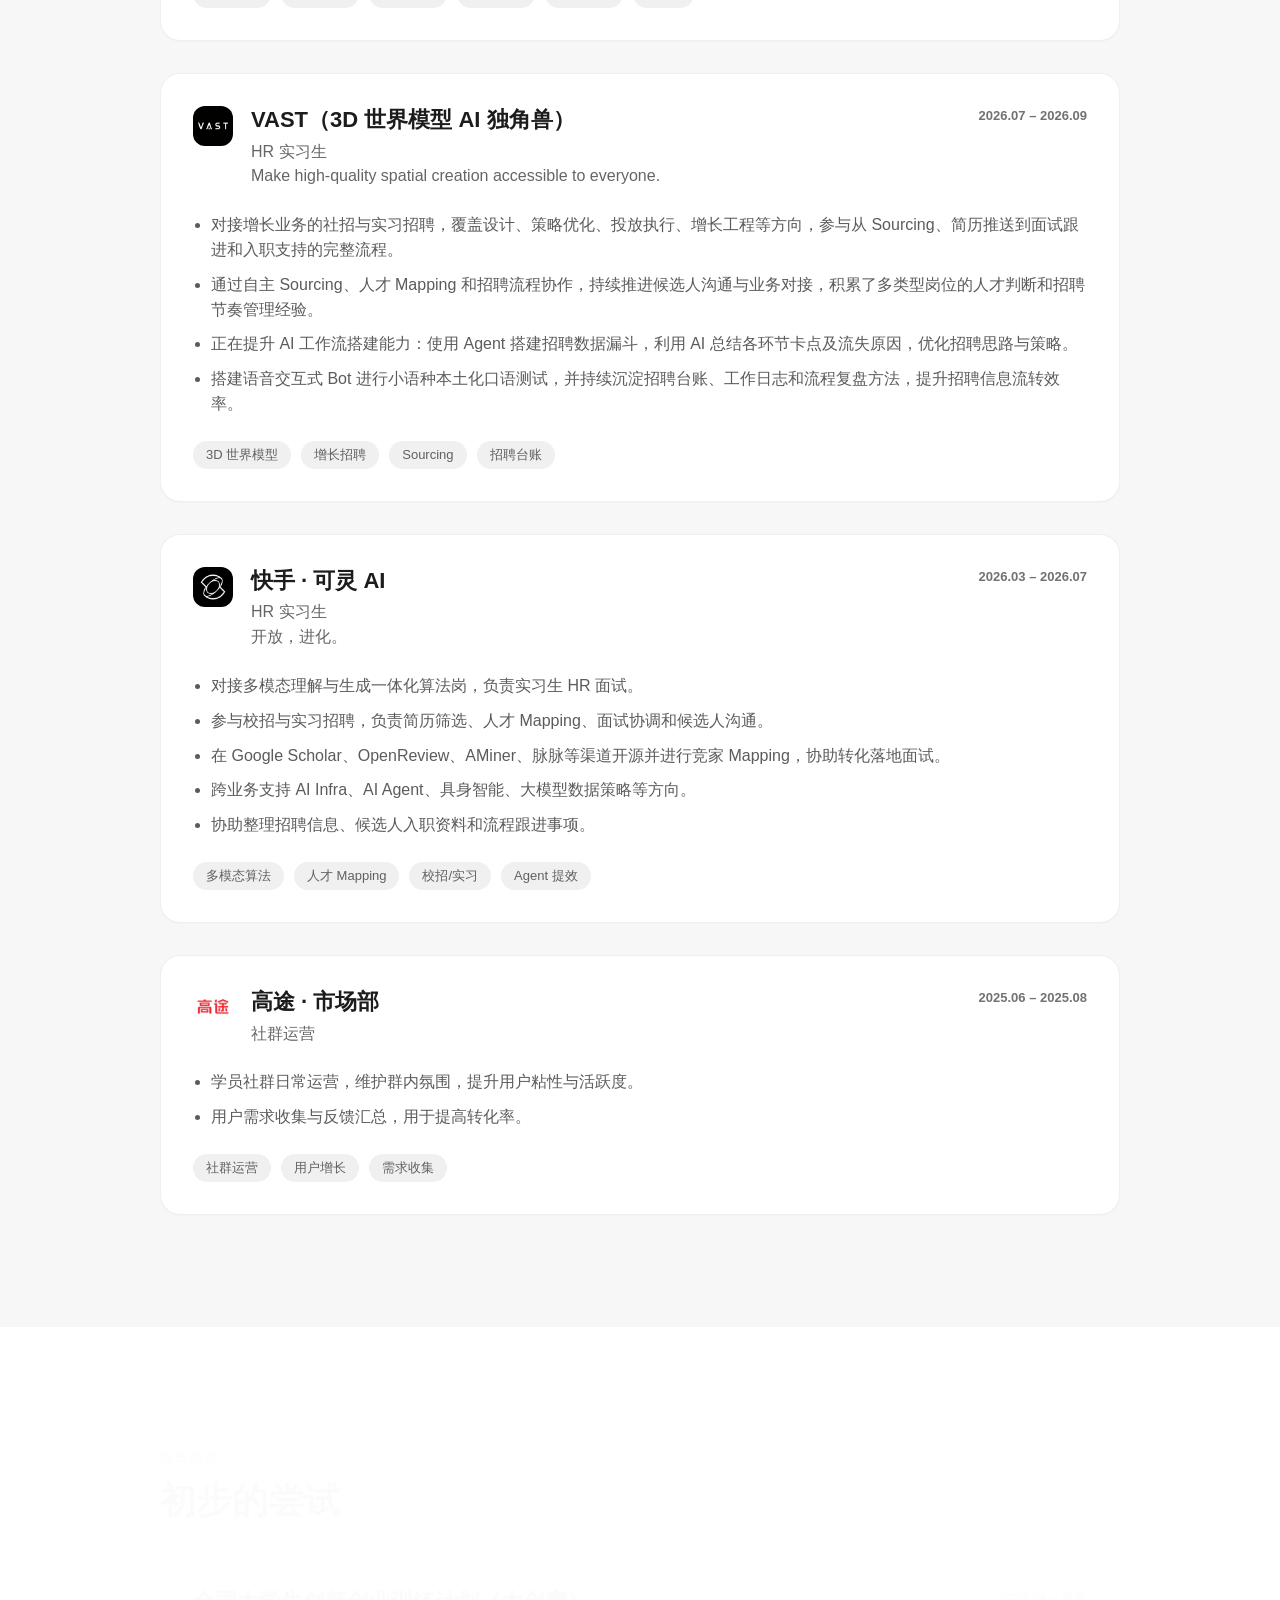
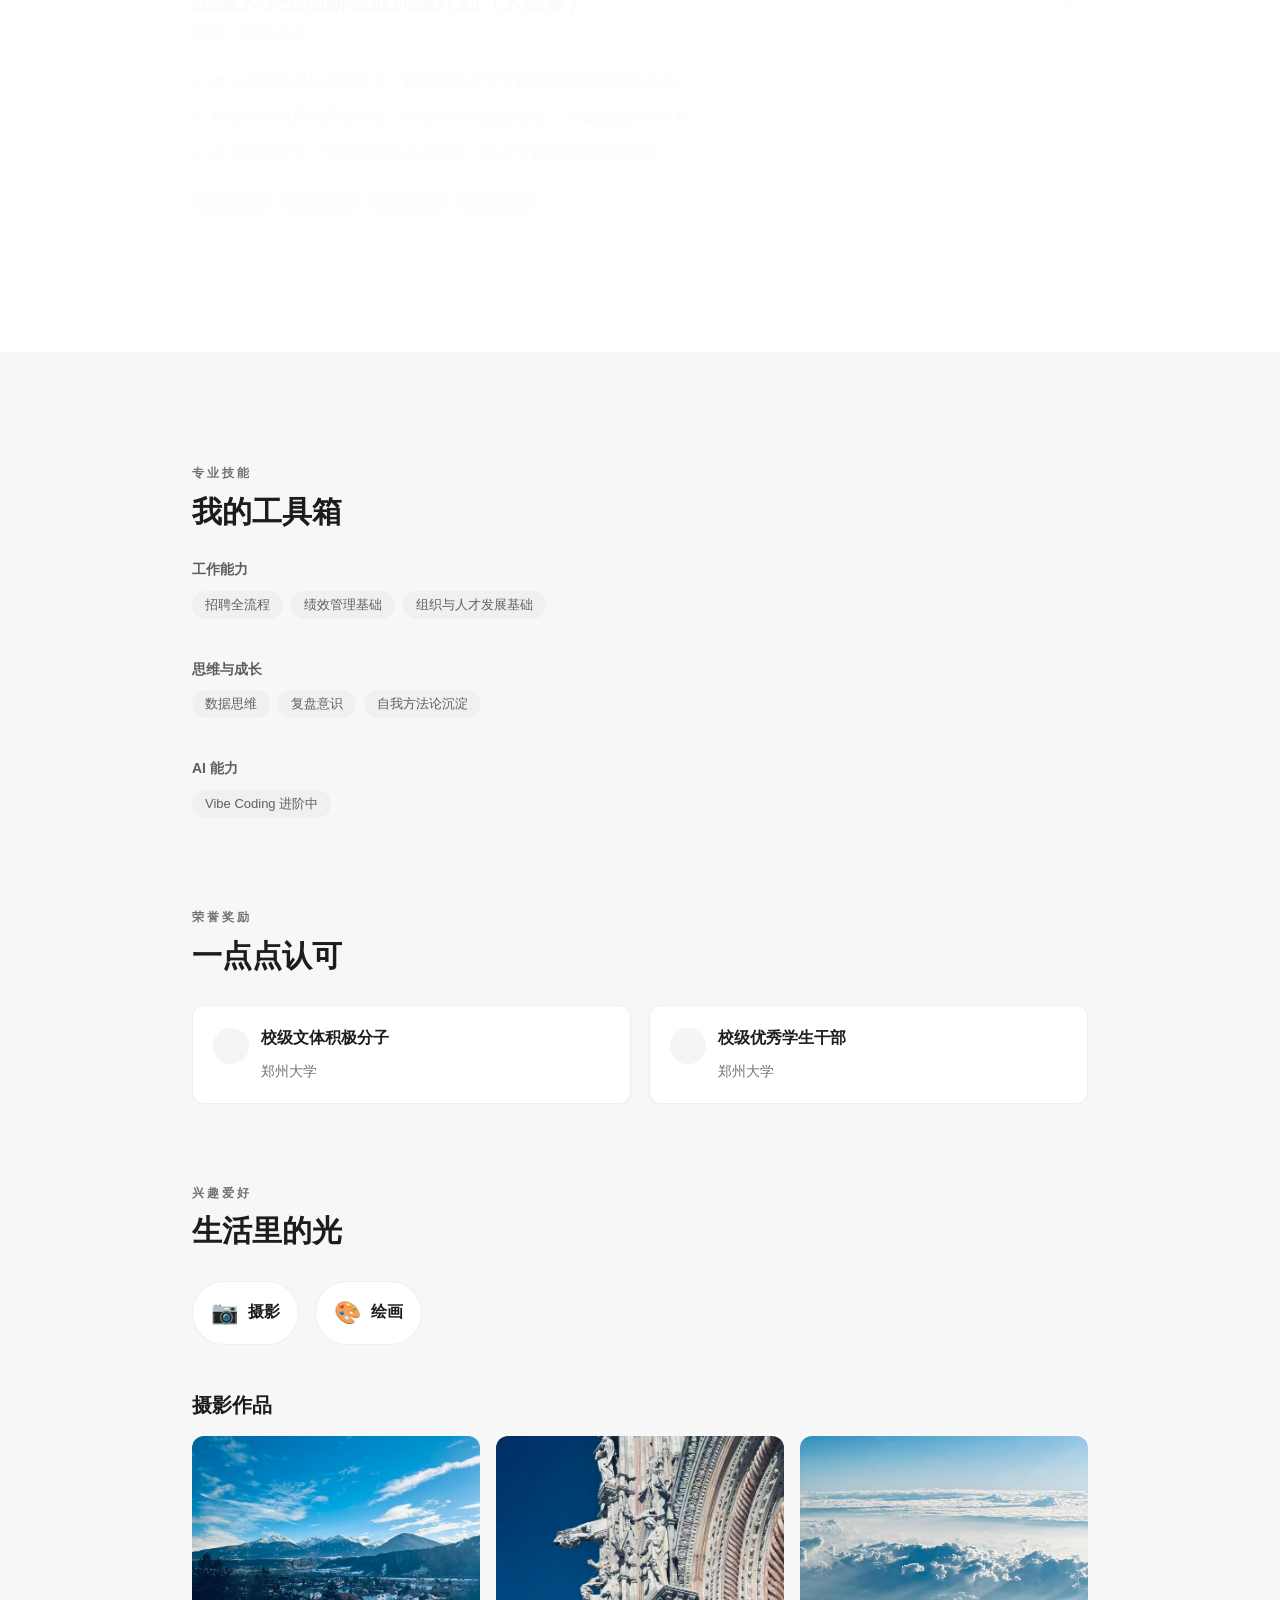
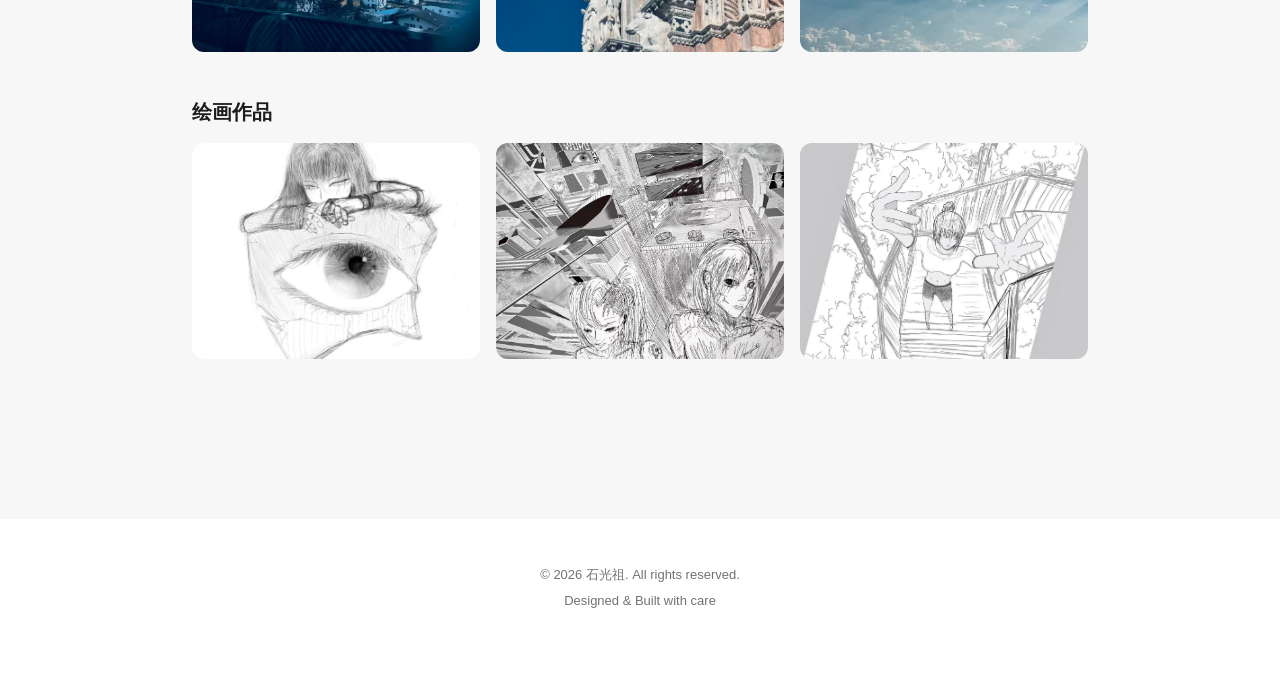
==== commit 8f7593e9: "Shorten SOP link label" ====
--- a/public/index.html
+++ b/public/index.html
@@ -179,7 +179,7 @@
                     <h3>HR实习生 · 通用工作SOP</h3>
                     <p>经过长期的实习实践，沉淀招聘实习中的工作方法论，覆盖 Sourcing、简历推送、面试跟进、Offer 沟通和入职跟进等环节。</p>
                     <div class="project-actions">
-                      <a class="project-link project-link-primary" href="https://feishu.doubao.com/docx/MmXCdcn0IoXeADxtQg4cZmLRnpg" target="_blank" rel="noopener">查看原版飞书文档</a>
+                      <a class="project-link project-link-primary" href="https://feishu.doubao.com/docx/MmXCdcn0IoXeADxtQg4cZmLRnpg" target="_blank" rel="noopener">查看原稿</a>
                     </div>
                   </article>
                 </div>
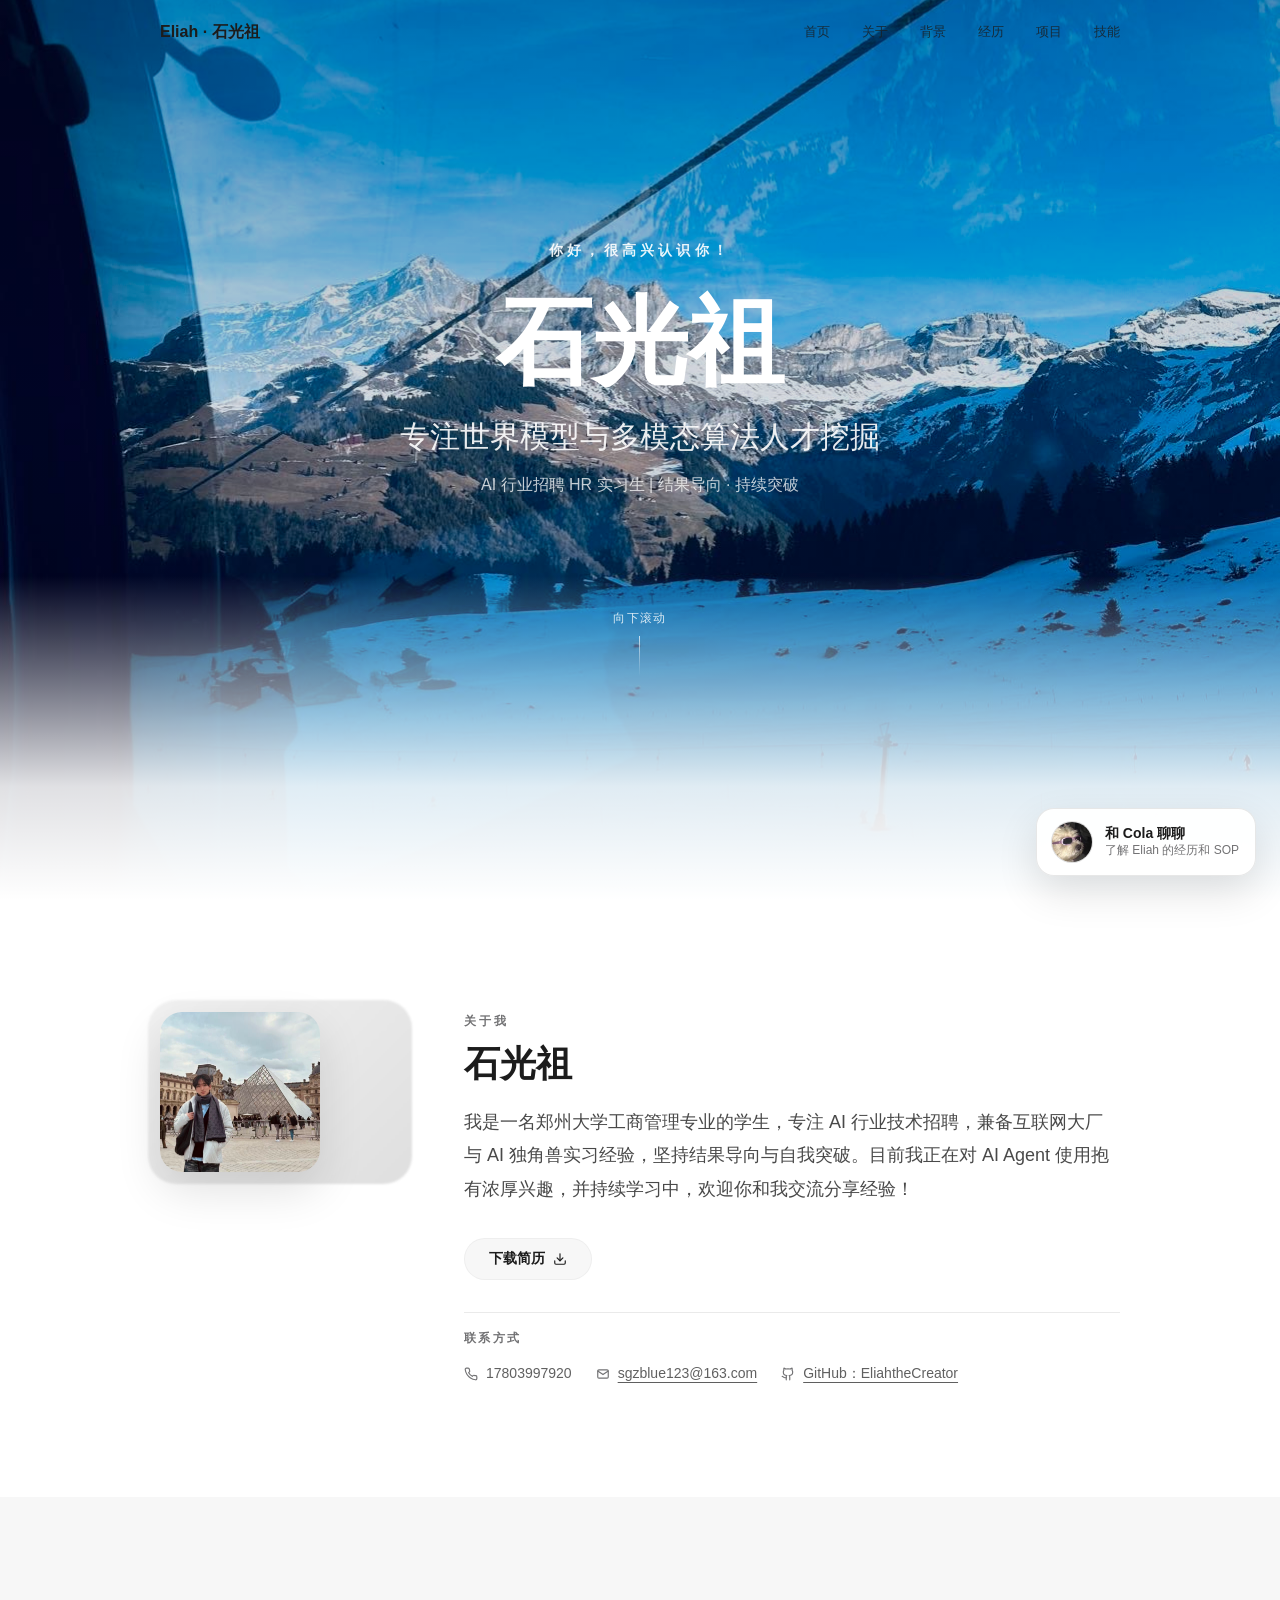
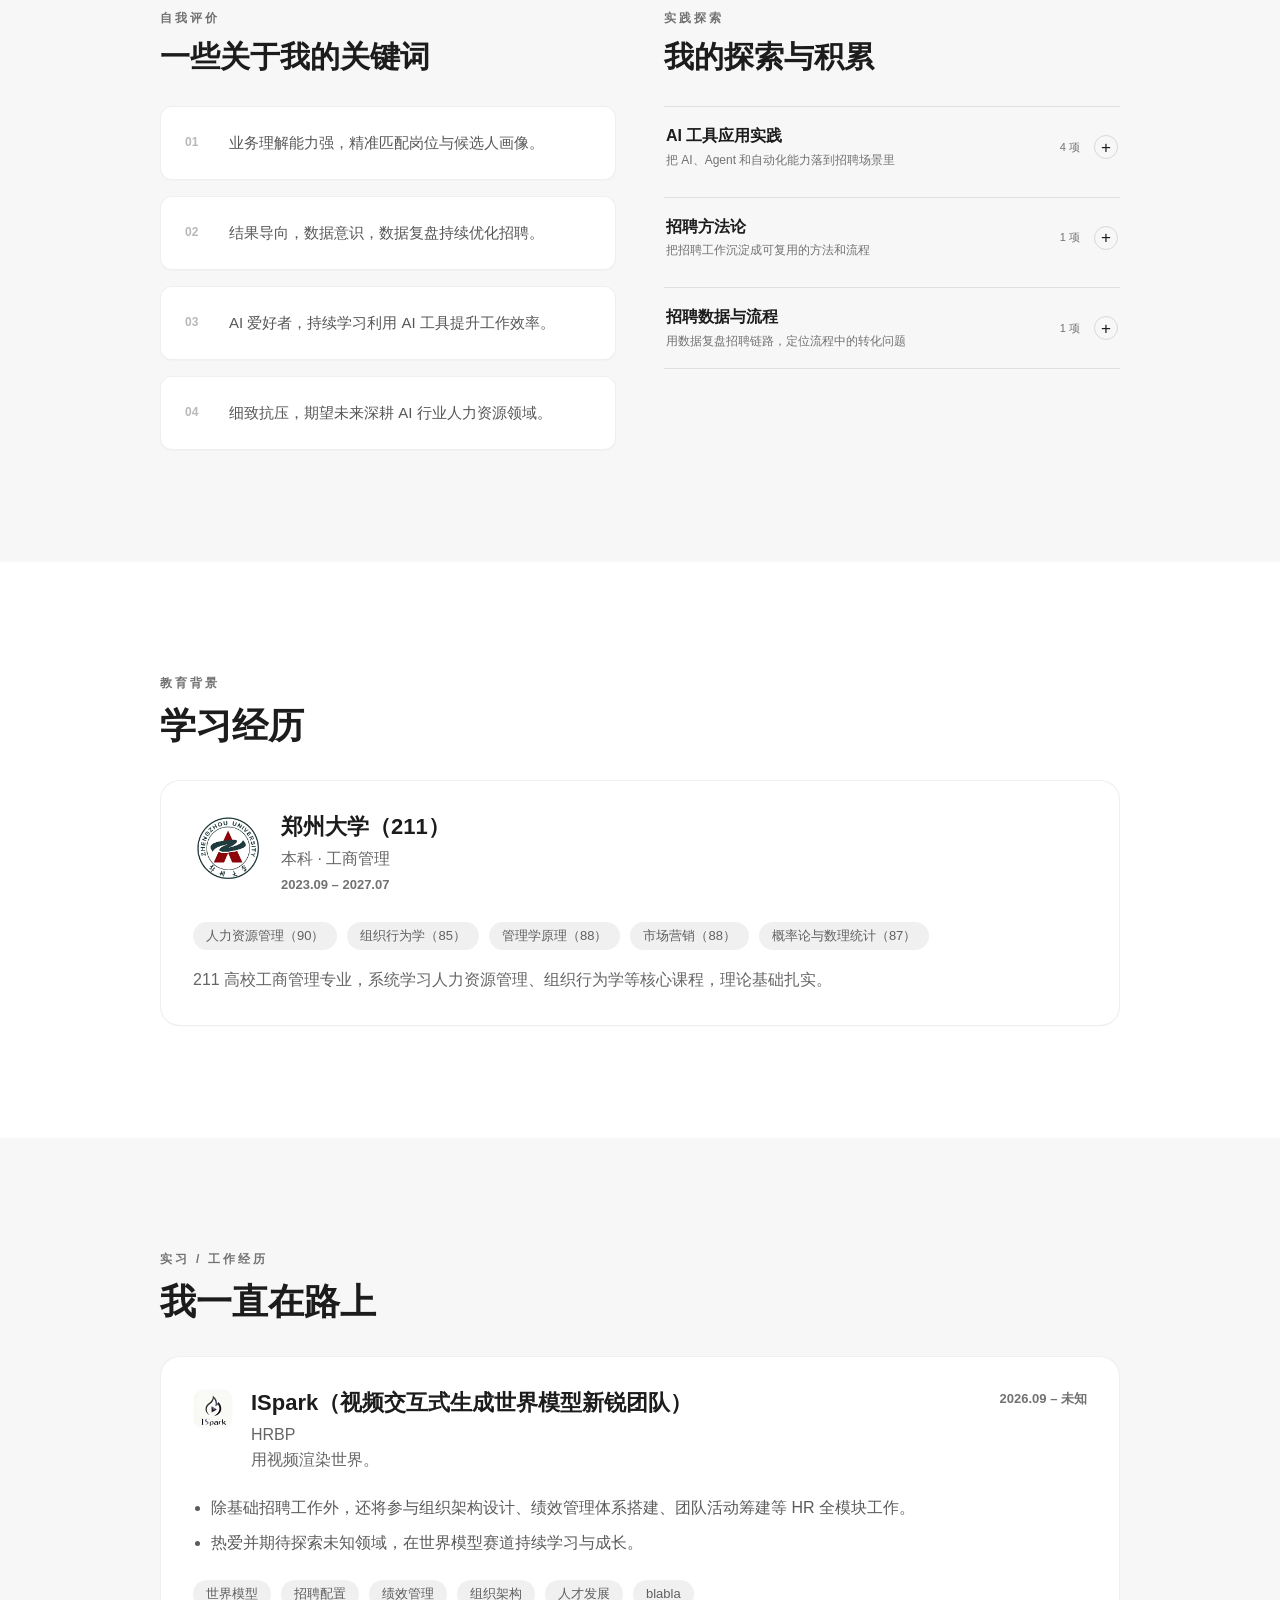
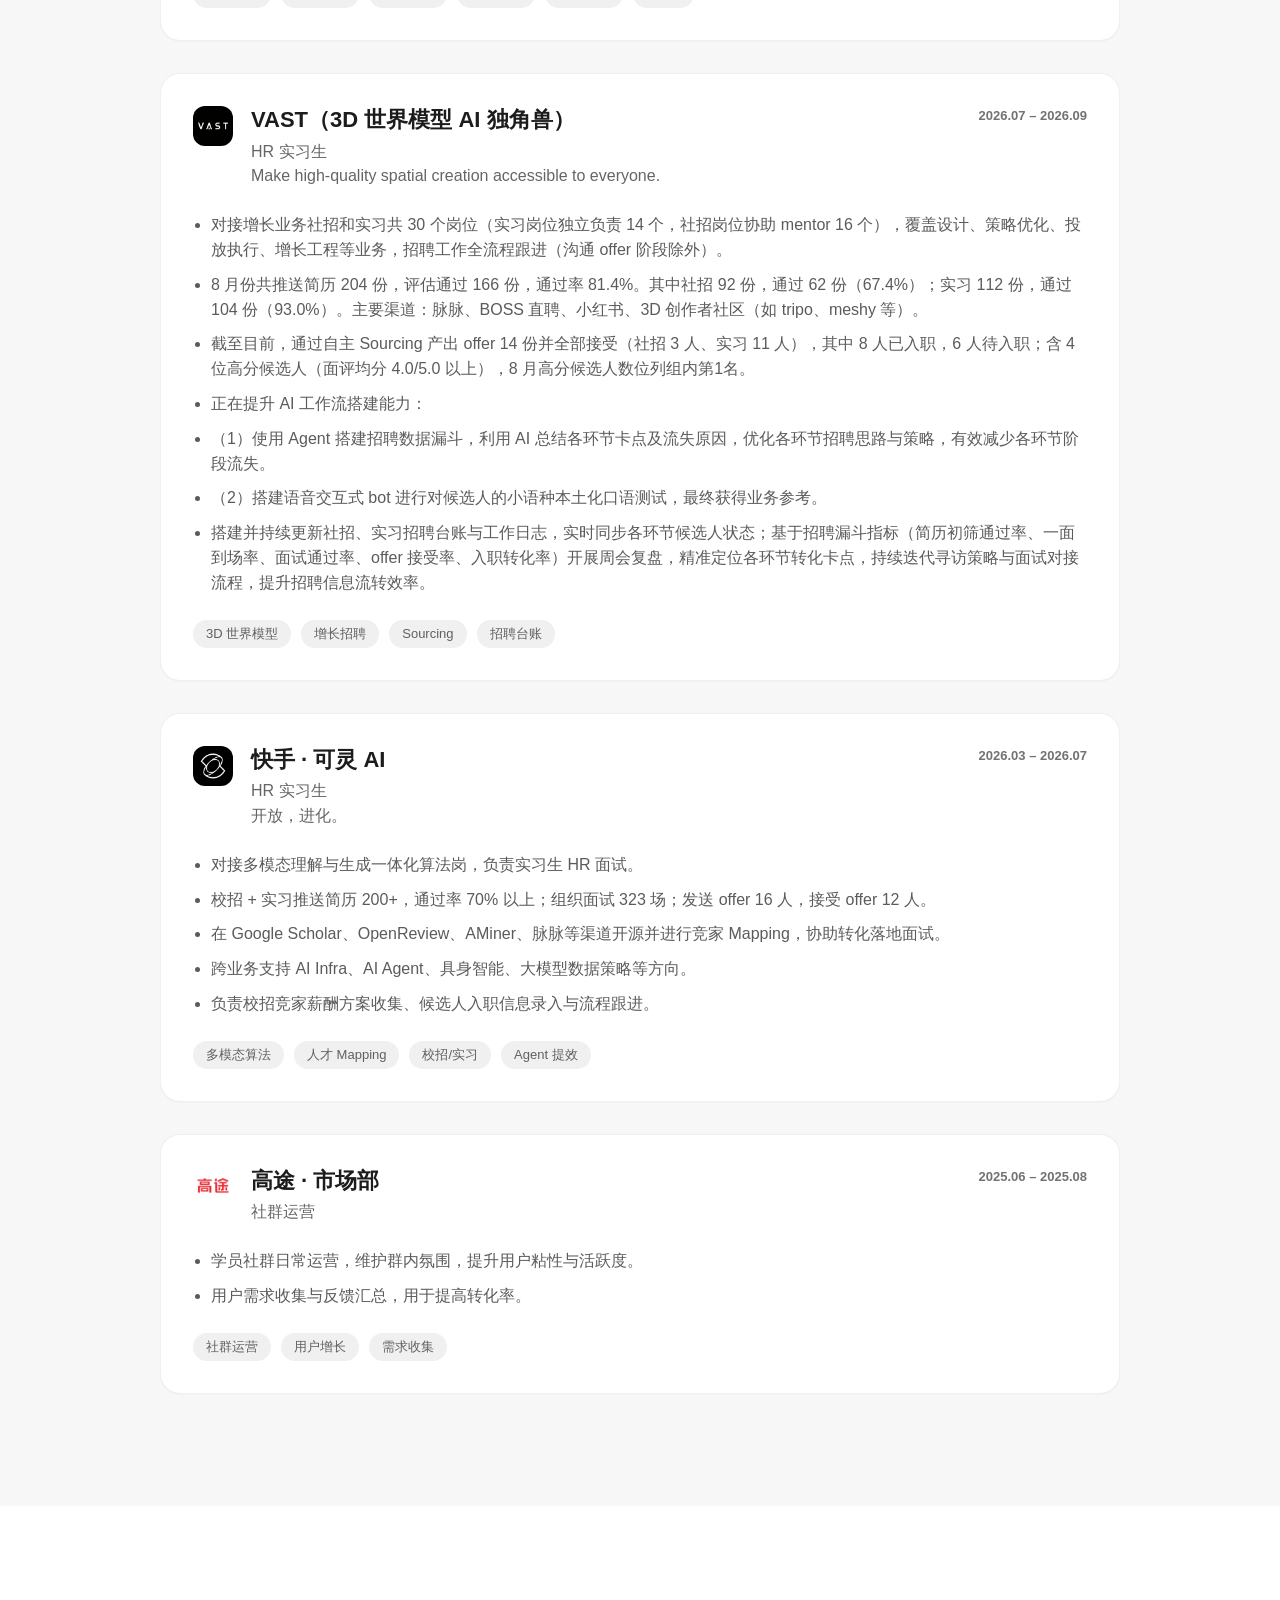
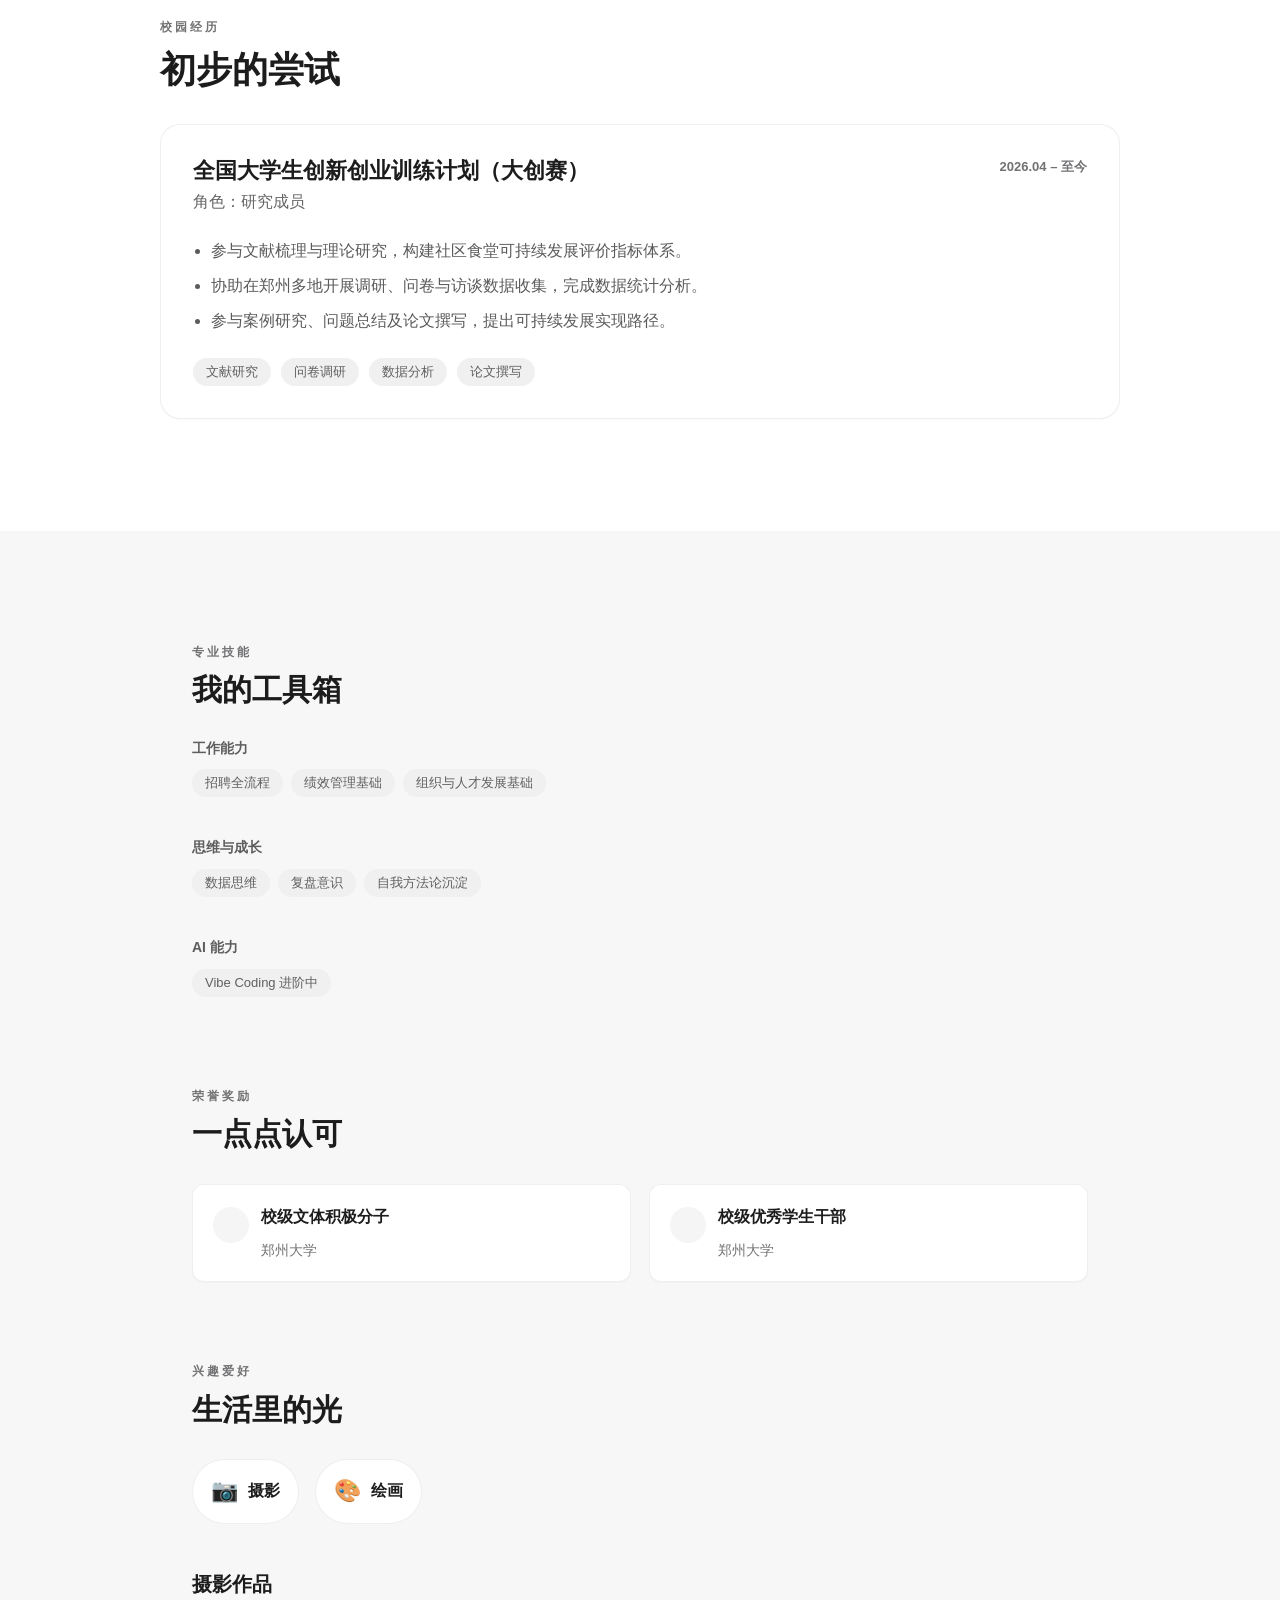
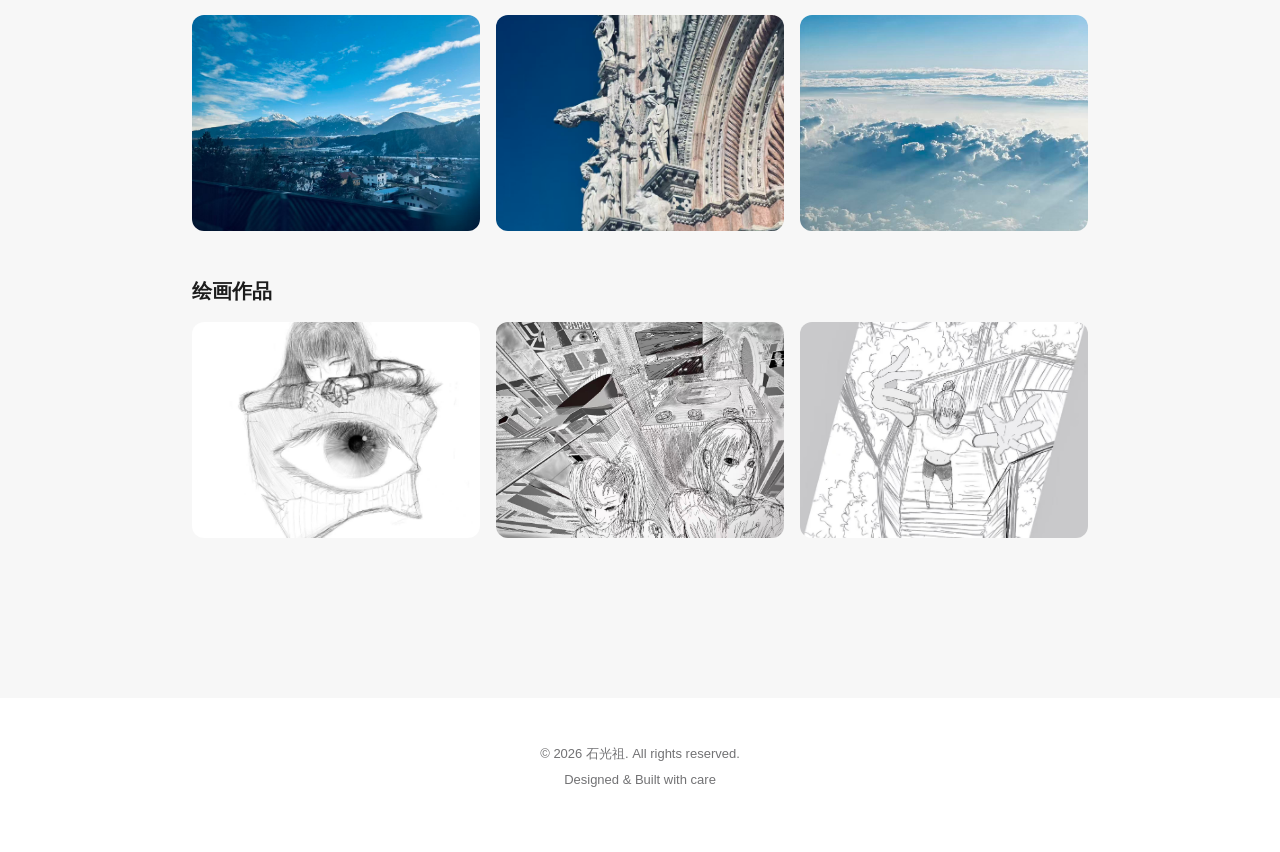
==== commit a570f189: "Restore detailed internship experience" ====
--- a/public/index.html
+++ b/public/index.html
@@ -268,10 +268,13 @@
                 <time>2026.07 – 2026.09</time>
               </div>
               <ul>
-                <li>对接增长业务的社招与实习招聘，覆盖设计、策略优化、投放执行、增长工程等方向，参与从 Sourcing、简历推送到面试跟进和入职支持的完整流程。</li>
-                <li>通过自主 Sourcing、人才 Mapping 和招聘流程协作，持续推进候选人沟通与业务对接，积累了多类型岗位的人才判断和招聘节奏管理经验。</li>
-                <li>正在提升 AI 工作流搭建能力：使用 Agent 搭建招聘数据漏斗，利用 AI 总结各环节卡点及流失原因，优化招聘思路与策略。</li>
-                <li>搭建语音交互式 Bot 进行小语种本土化口语测试，并持续沉淀招聘台账、工作日志和流程复盘方法，提升招聘信息流转效率。</li>
+                <li>对接增长业务社招和实习共 30 个岗位（实习岗位独立负责 14 个，社招岗位协助 mentor 16 个），覆盖设计、策略优化、投放执行、增长工程等业务，招聘工作全流程跟进（沟通 offer 阶段除外）。</li>
+                <li>8 月份共推送简历 204 份，评估通过 166 份，通过率 81.4%。其中社招 92 份，通过 62 份（67.4%）；实习 112 份，通过 104 份（93.0%）。主要渠道：脉脉、BOSS 直聘、小红书、3D 创作者社区（如 tripo、meshy 等）。</li>
+                <li>截至目前，通过自主 Sourcing 产出 offer 14 份并全部接受（社招 3 人、实习 11 人），其中 8 人已入职，6 人待入职；含 4 位高分候选人（面评均分 4.0/5.0 以上），8 月高分候选人数位列组内第1名。</li>
+                <li>正在提升 AI 工作流搭建能力：</li>
+                <li>（1）使用 Agent 搭建招聘数据漏斗，利用 AI 总结各环节卡点及流失原因，优化各环节招聘思路与策略，有效减少各环节阶段流失。</li>
+                <li>（2）搭建语音交互式 bot 进行对候选人的小语种本土化口语测试，最终获得业务参考。</li>
+                <li>搭建并持续更新社招、实习招聘台账与工作日志，实时同步各环节候选人状态；基于招聘漏斗指标（简历初筛通过率、一面到场率、面试通过率、offer 接受率、入职转化率）开展周会复盘，精准定位各环节转化卡点，持续迭代寻访策略与面试对接流程，提升招聘信息流转效率。</li>
               </ul>
               <div class="tags"><span>3D 世界模型</span><span>增长招聘</span><span>Sourcing</span><span>招聘台账</span></div>
             </article>
@@ -288,10 +291,10 @@
               </div>
               <ul>
                 <li>对接多模态理解与生成一体化算法岗，负责实习生 HR 面试。</li>
-                <li>参与校招与实习招聘，负责简历筛选、人才 Mapping、面试协调和候选人沟通。</li>
+                <li>校招 + 实习推送简历 200+，通过率 70% 以上；组织面试 323 场；发送 offer 16 人，接受 offer 12 人。</li>
                 <li>在 Google Scholar、OpenReview、AMiner、脉脉等渠道开源并进行竞家 Mapping，协助转化落地面试。</li>
                 <li>跨业务支持 AI Infra、AI Agent、具身智能、大模型数据策略等方向。</li>
-                <li>协助整理招聘信息、候选人入职资料和流程跟进事项。</li>
+                <li>负责校招竞家薪酬方案收集、候选人入职信息录入与流程跟进。</li>
               </ul>
               <div class="tags"><span>多模态算法</span><span>人才 Mapping</span><span>校招/实习</span><span>Agent 提效</span></div>
             </article>
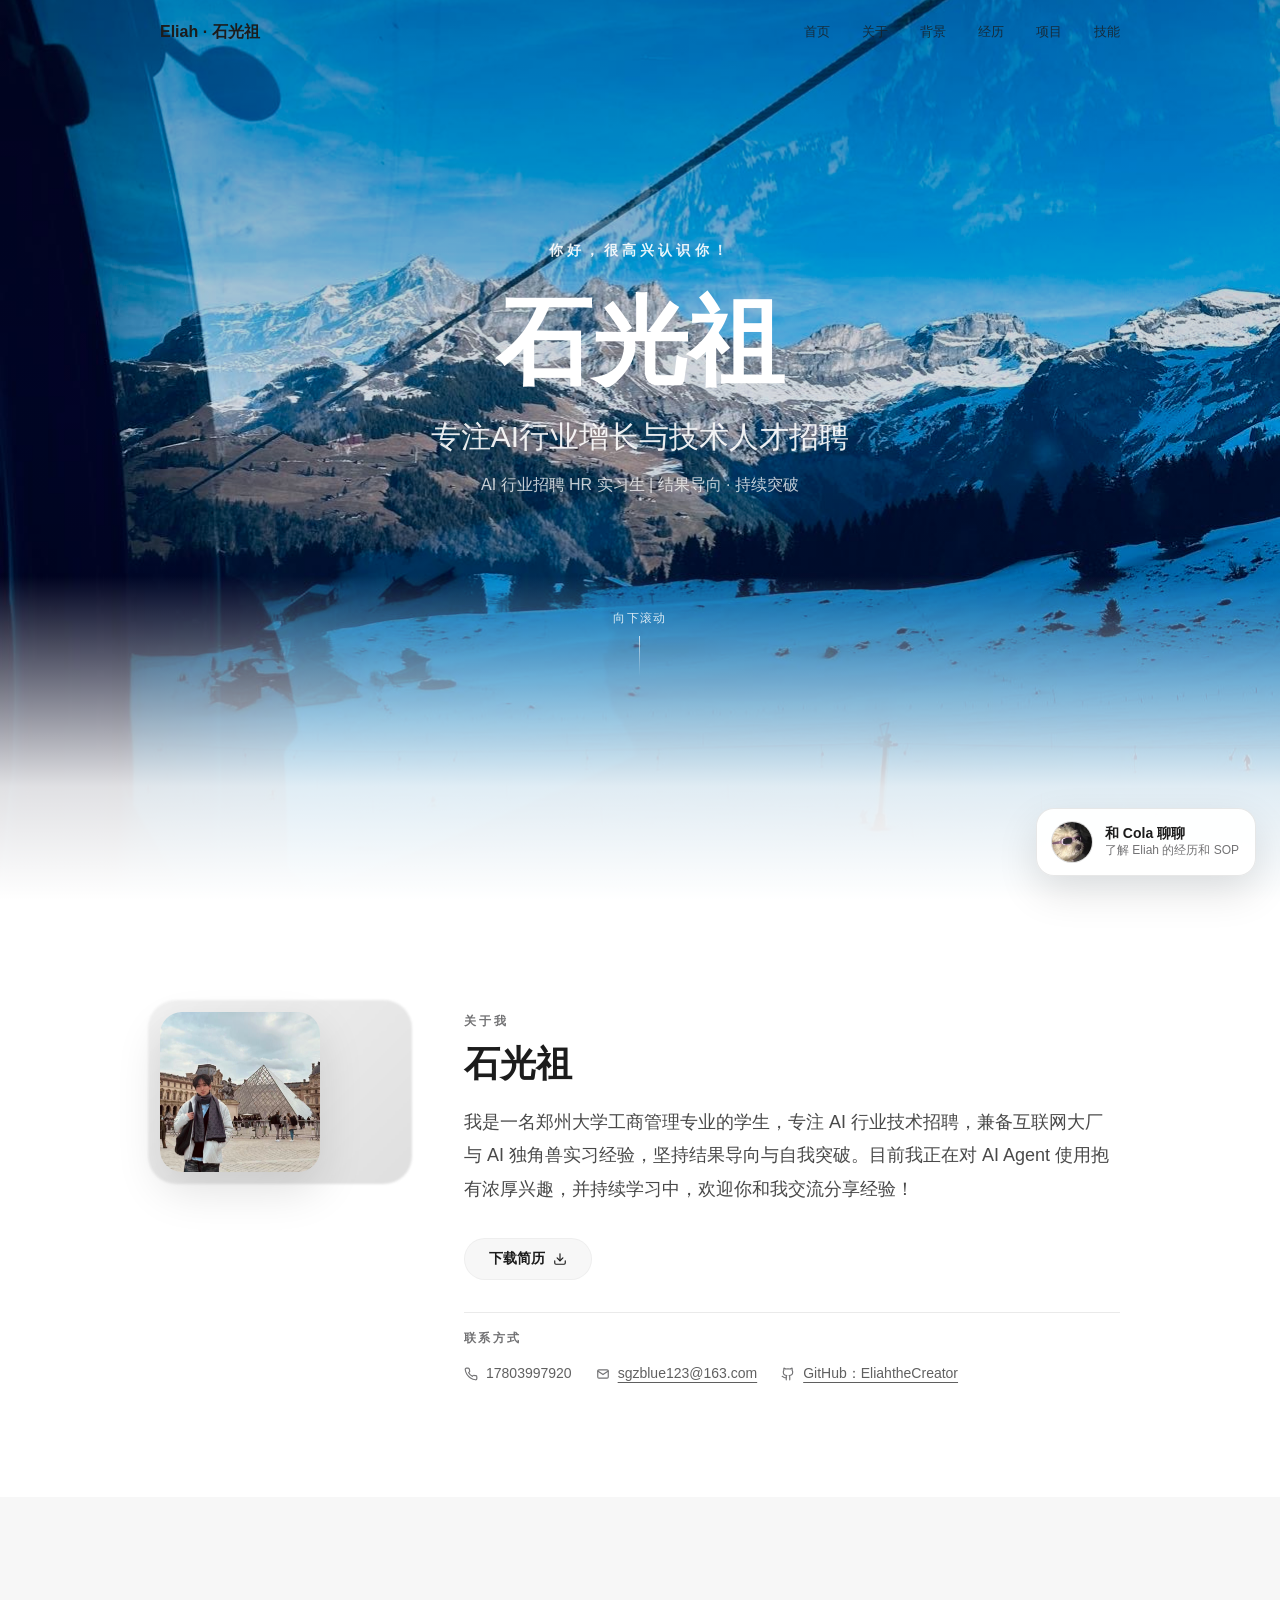
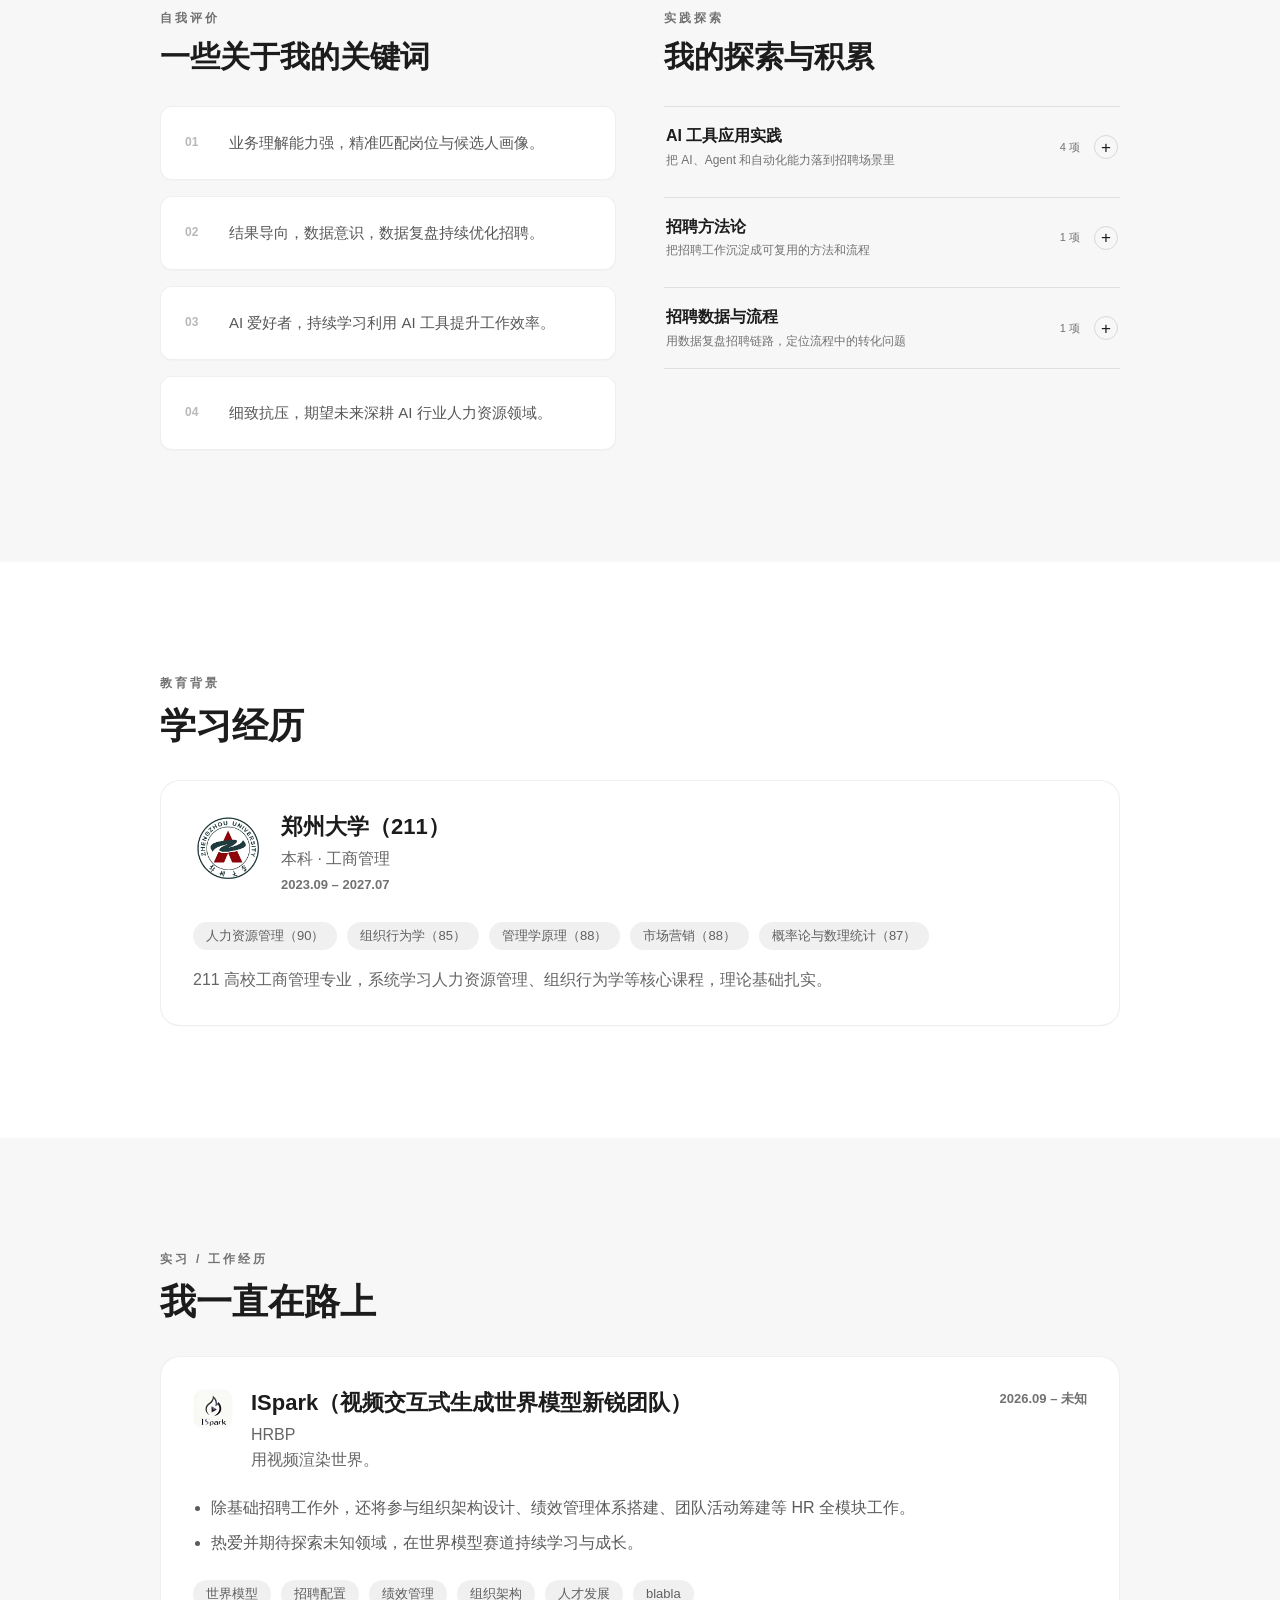
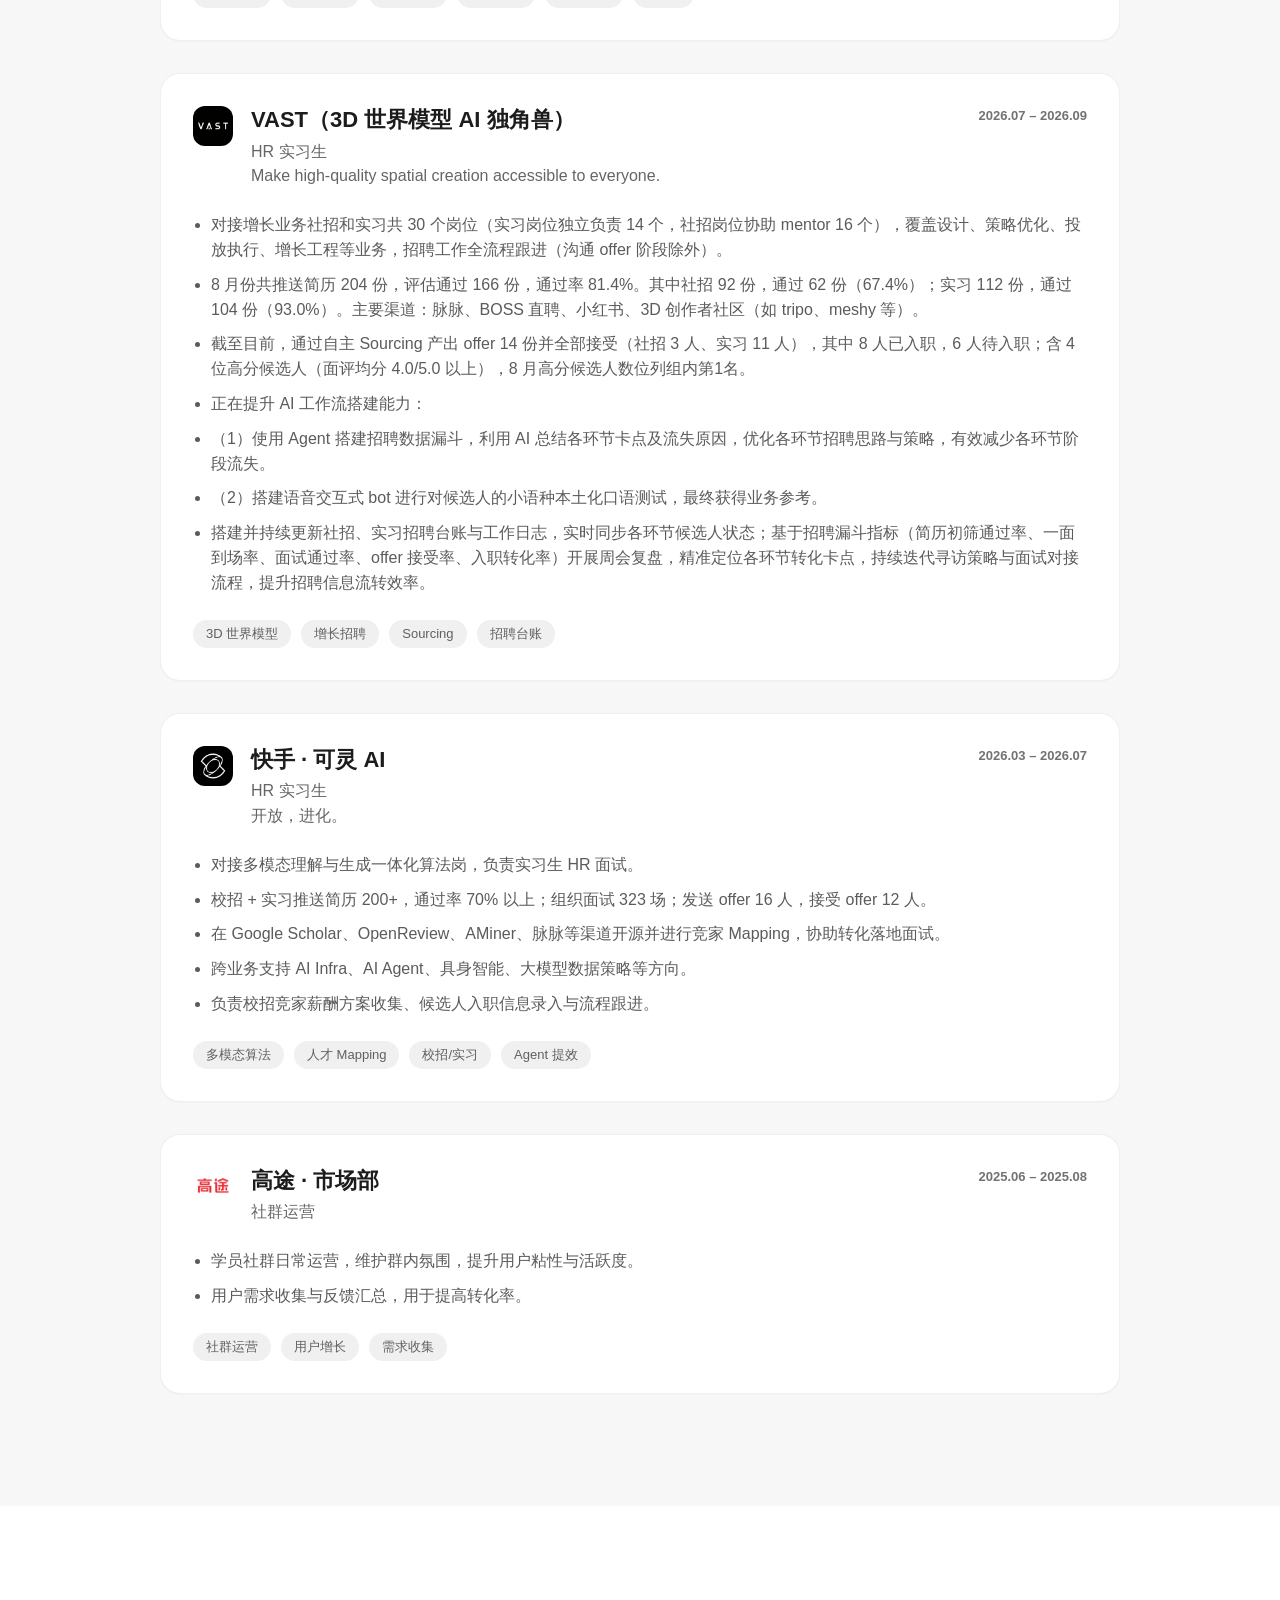
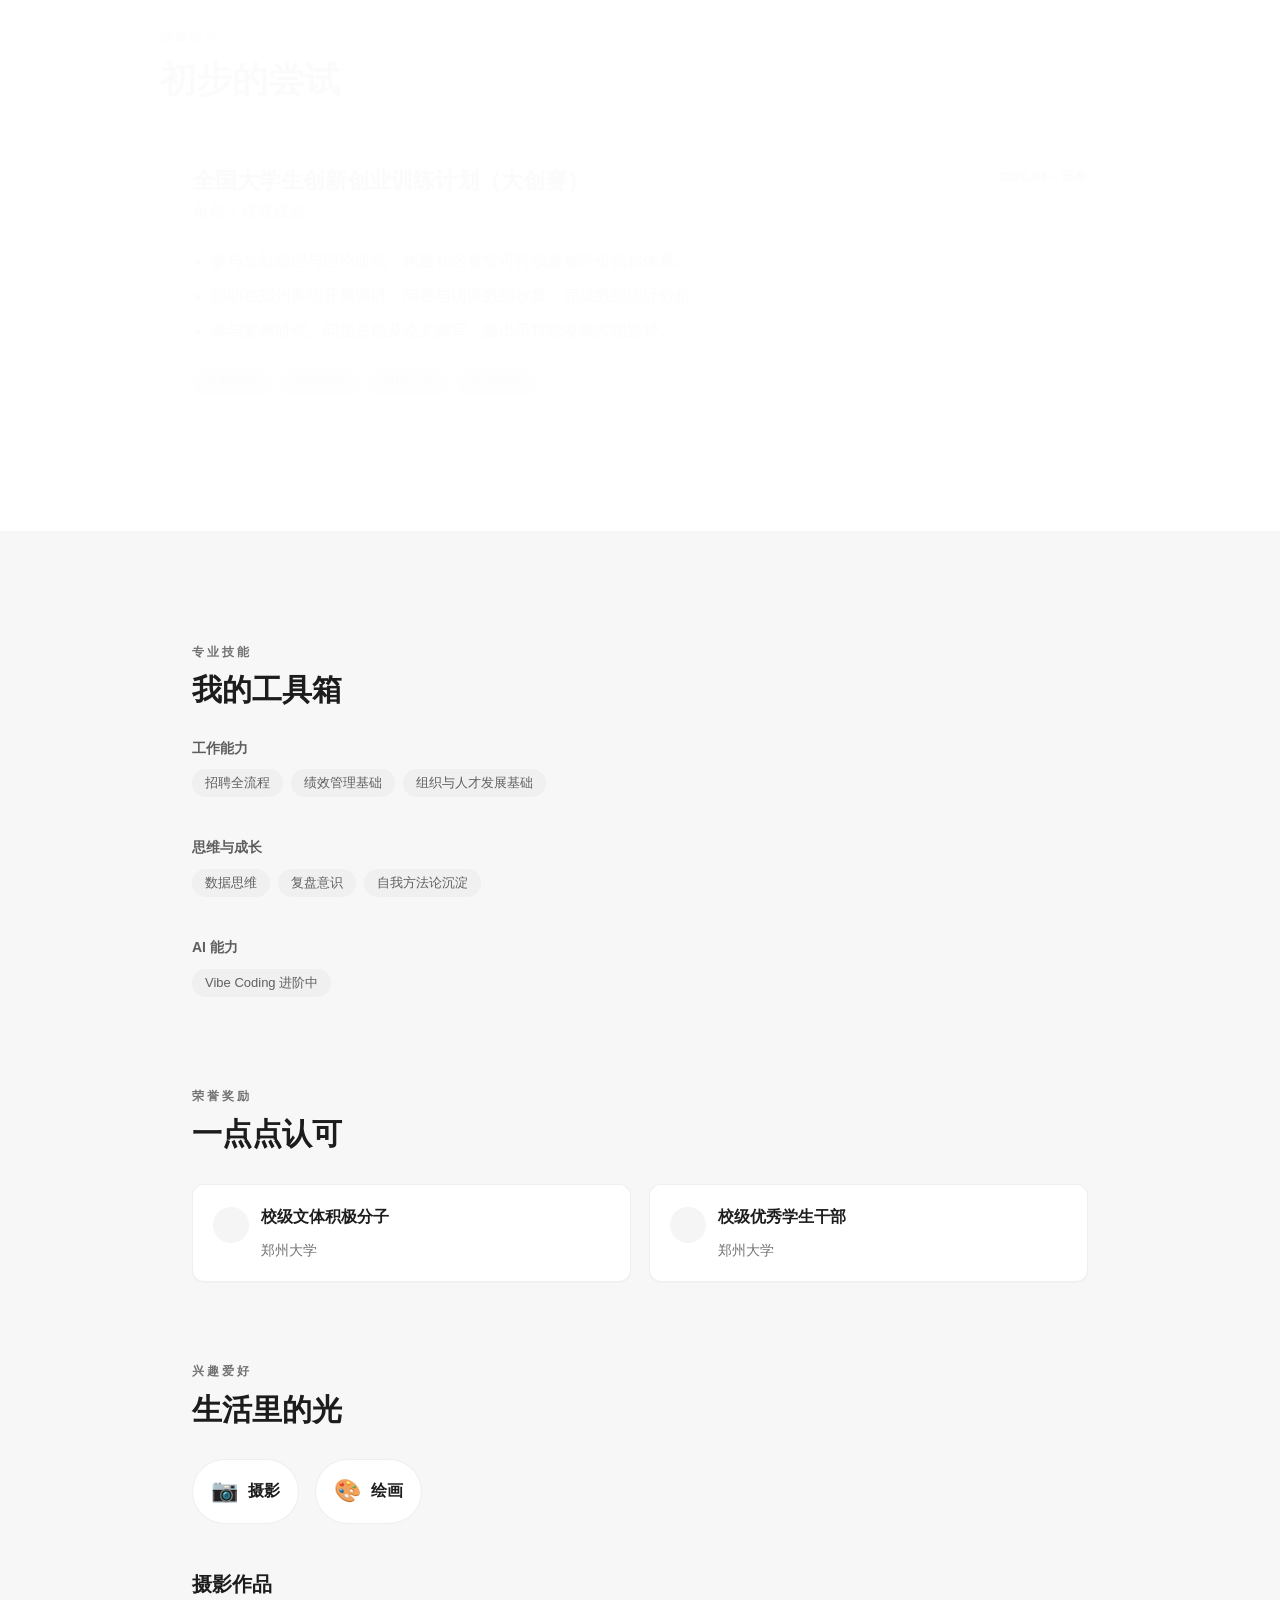
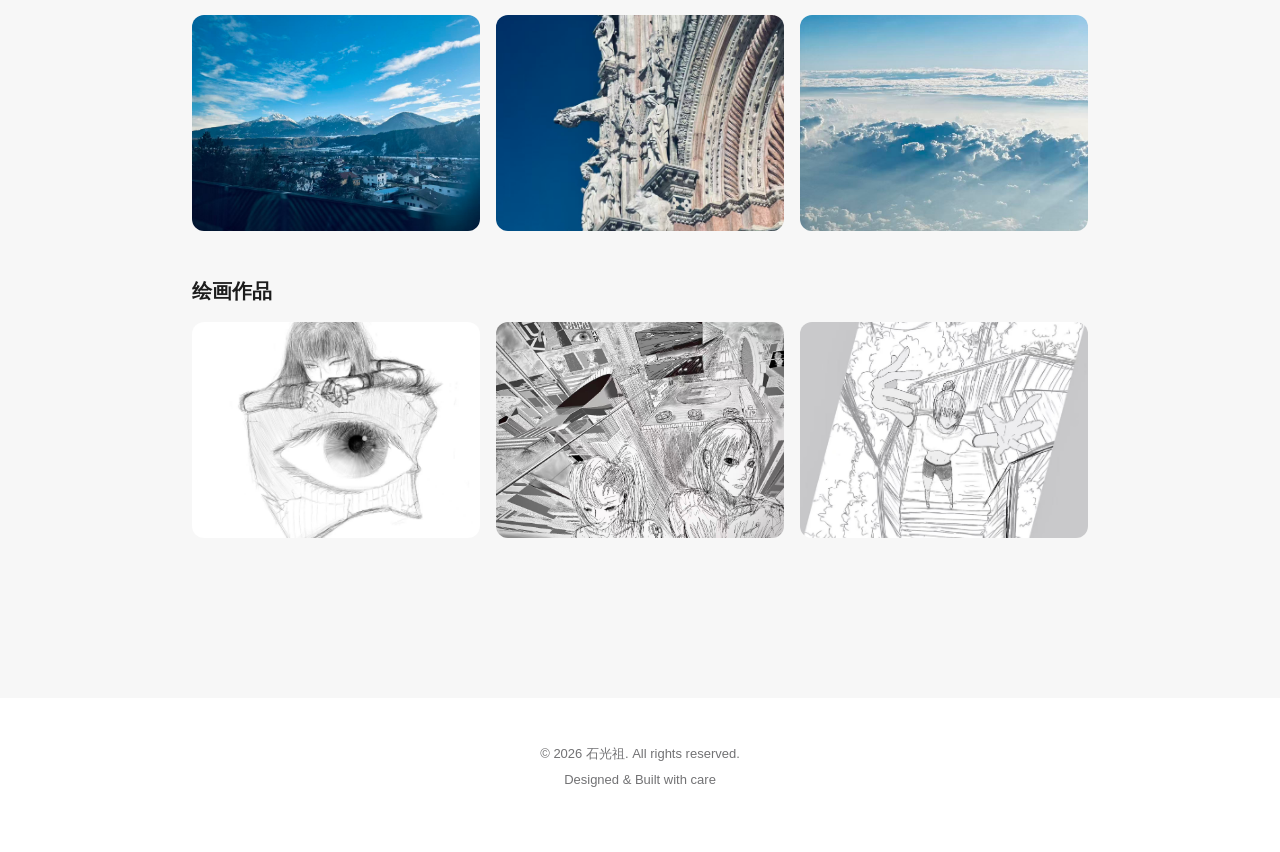
==== commit a1a8df2b: "Update homepage focus statement" ====
--- a/public/index.html
+++ b/public/index.html
@@ -6,7 +6,7 @@
     <title>Eliah's Here</title>
     <meta
       name="description"
-      content="石光祖的个人主页，专注世界模型与多模态算法人才挖掘。"
+      content="石光祖的个人主页，专注AI行业增长与技术人才招聘。"
     />
     <link rel="icon" href="./assets/cola.jpg" />
     <link rel="stylesheet" href="./styles.css" />
@@ -47,7 +47,7 @@
         <div class="hero-content reveal">
           <p class="eyebrow hero-eyebrow">你好，很高兴认识你！</p>
           <h1>石光祖</h1>
-          <p class="hero-title">专注世界模型与多模态算法人才挖掘</p>
+          <p class="hero-title">专注AI行业增长与技术人才招聘</p>
           <p class="hero-subtitle">AI 行业招聘 HR 实习生 | 结果导向 · 持续突破</p>
           <a class="scroll-link" href="#about">
             <span>向下滚动</span>
@@ -72,7 +72,7 @@
             <p class="lead">
               我是一名郑州大学工商管理专业的学生，专注 AI 行业技术招聘，兼备互联网大厂与 AI 独角兽实习经验，坚持结果导向与自我突破。目前我正在对 AI Agent 使用抱有浓厚兴趣，并持续学习中，欢迎你和我交流分享经验！
             </p>
-            <a class="pill-button" href="https://4kuanfyra3sgm.feishuapp.com/app/app_17c2zdtcdy4/resume.pdf">
+            <a class="pill-button" href="./assets/resume.pdf" target="_blank" rel="noopener">
               下载简历
               <svg viewBox="0 0 24 24" aria-hidden="true"><path d="M21 15v4a2 2 0 0 1-2 2H5a2 2 0 0 1-2-2v-4"/><path d="M7 10l5 5 5-5"/><path d="M12 15V3"/></svg>
             </a>
